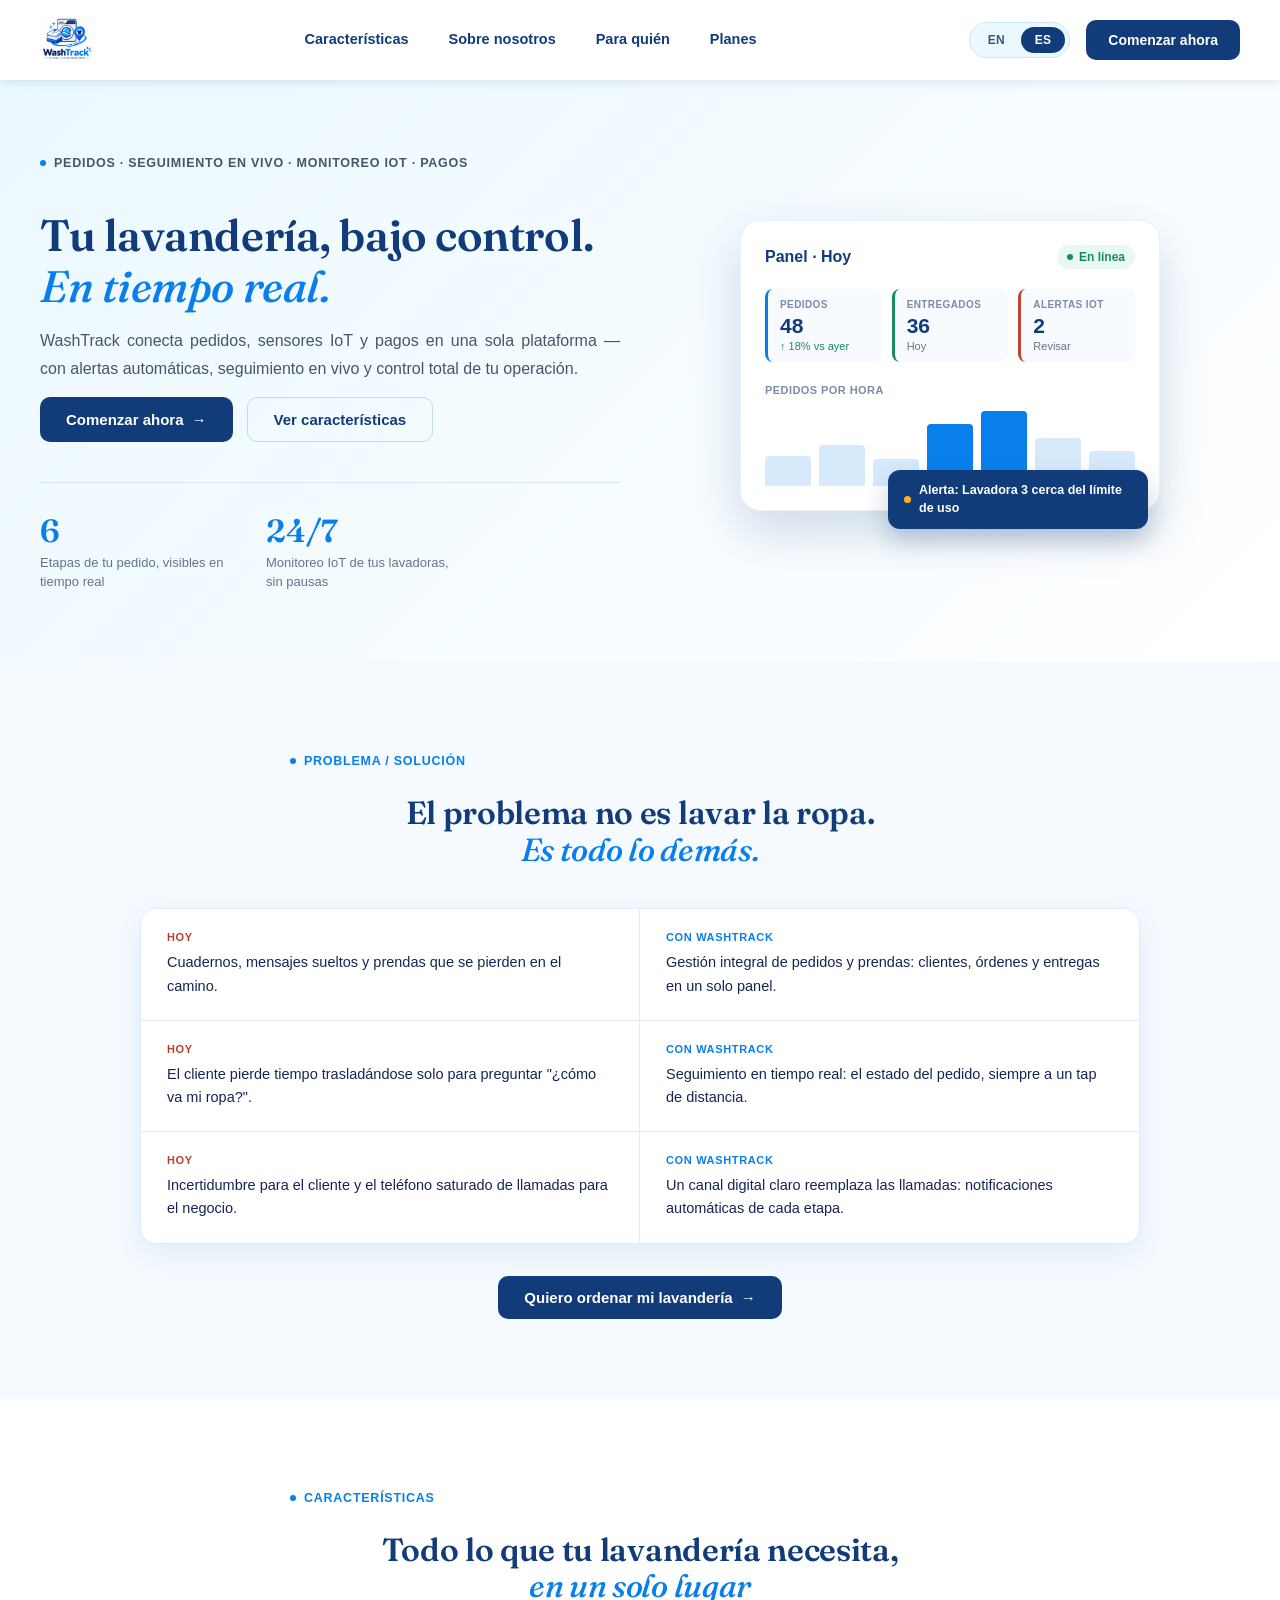
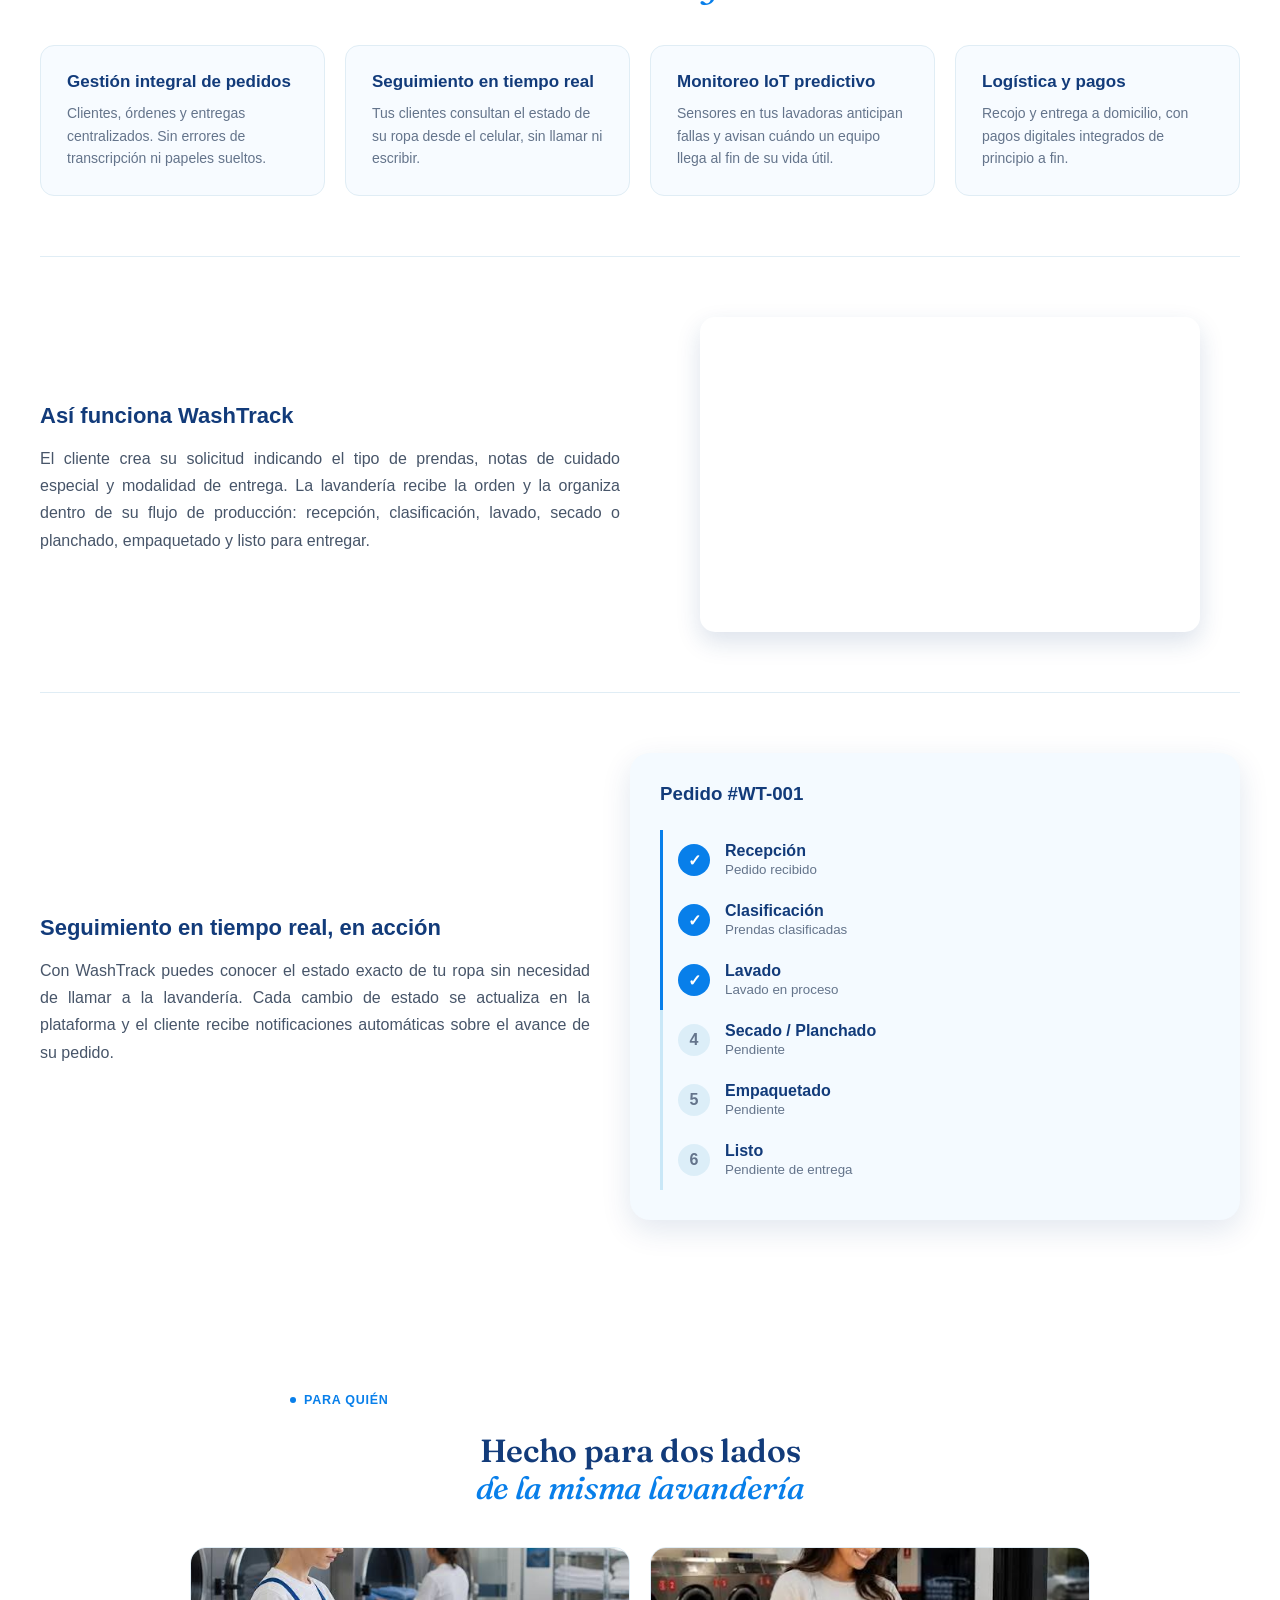
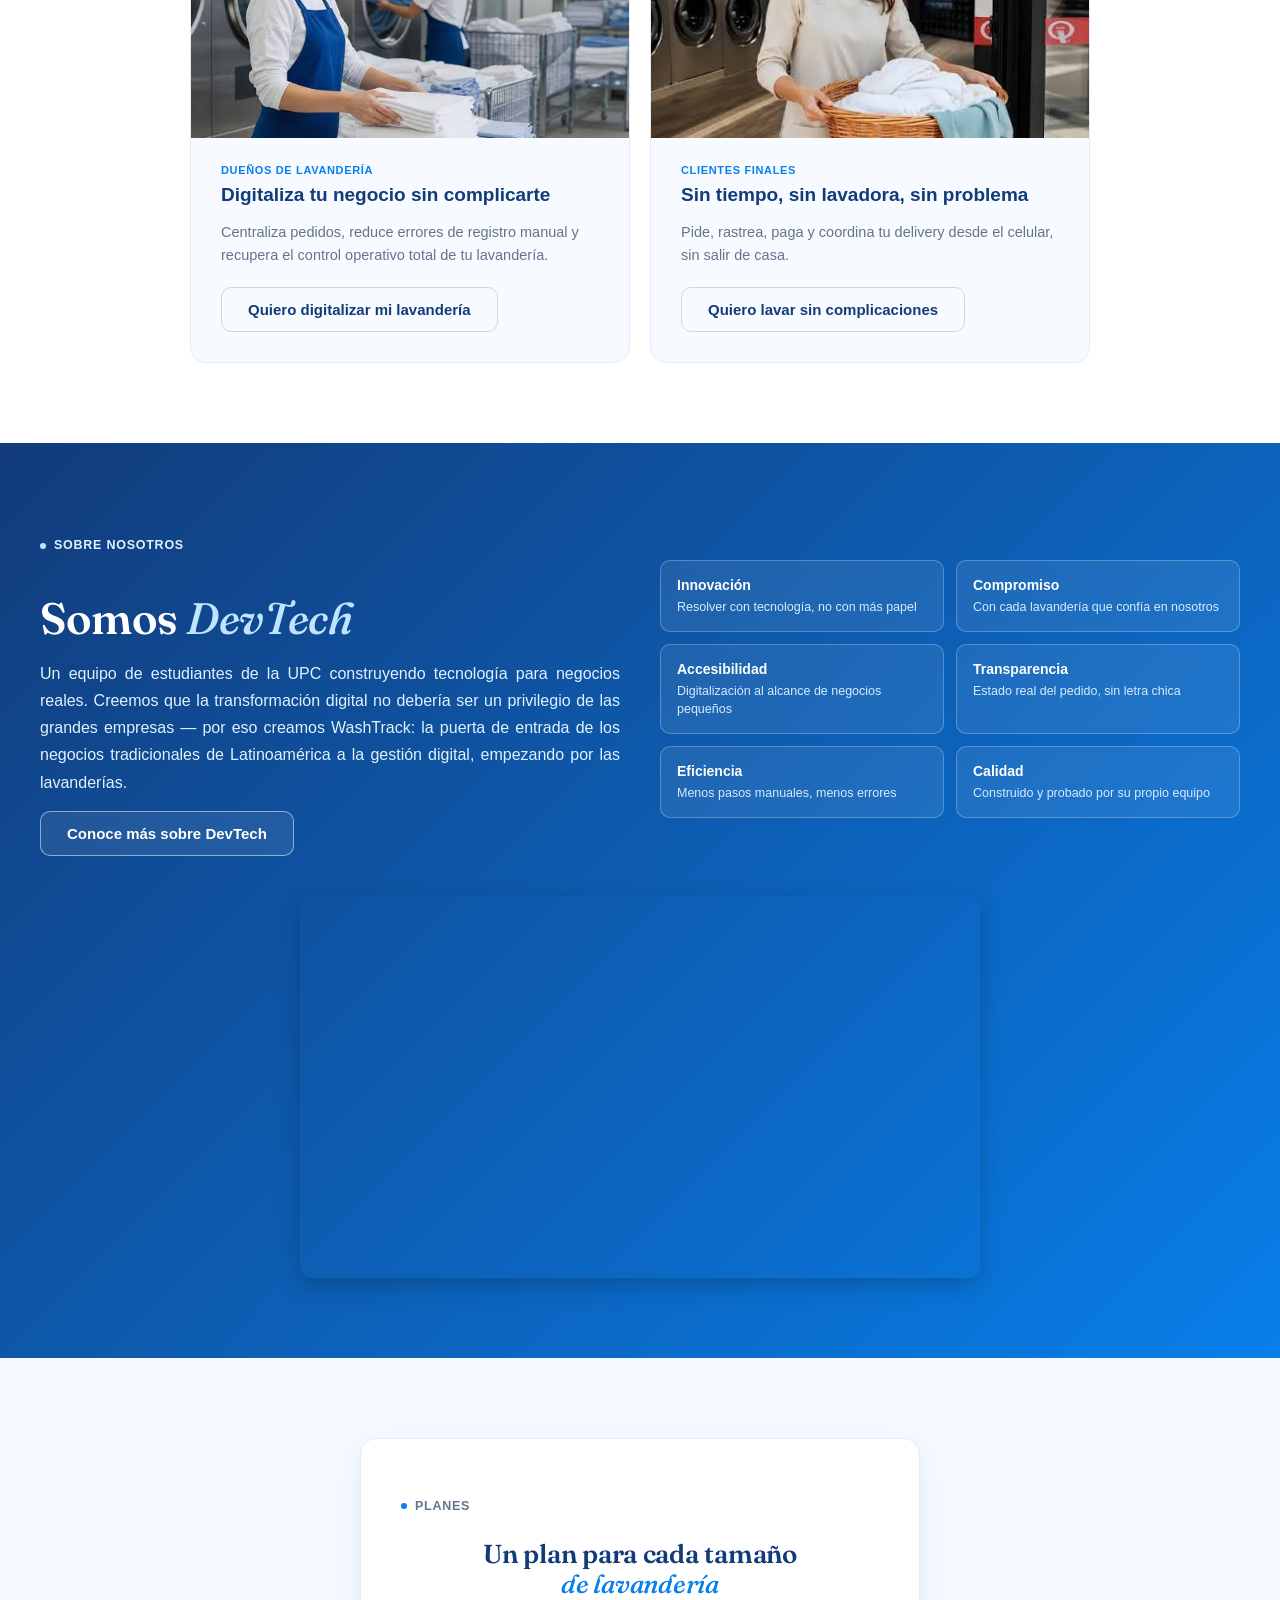
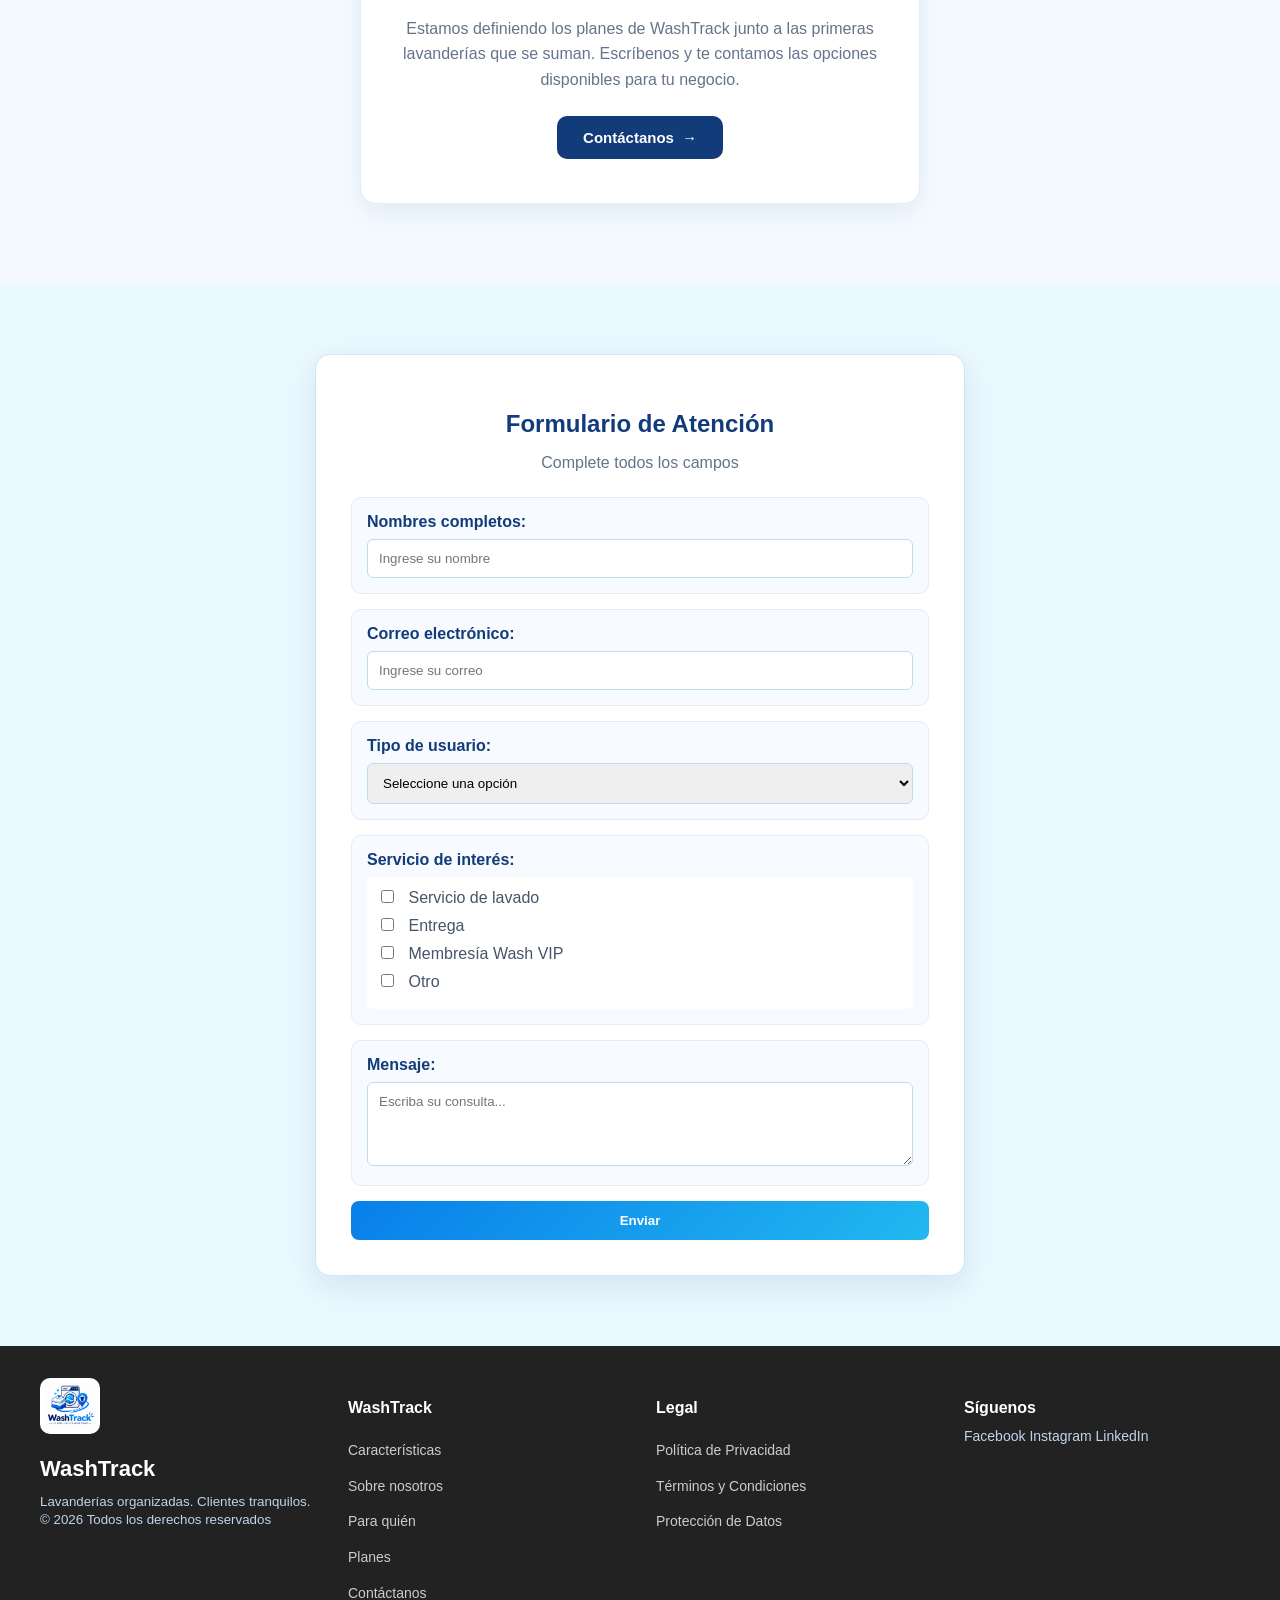
==== index.html @ f502b5b5 "feat(landing): update 'Comenzar ahora' buttons to point to Firebase login" ====
<!DOCTYPE html>
<html lang="es">

<head>
    <meta charset="UTF-8" />
    <meta name="viewport" content="width=device-width, initial-scale=1.0" />
    <meta http-equiv="X-UA-Compatible" content="ie=edge" />

    <title>WashTrack</title>

    <link rel="preconnect" href="https://fonts.googleapis.com" />
    <link rel="preconnect" href="https://fonts.gstatic.com" crossorigin />
    <link rel="stylesheet" href="https://fonts.googleapis.com/css2?family=Fraunces:ital,wght@0,500;0,600;1,500;1,600&display=swap" />

    <link rel="stylesheet" href="styles.css" />
    <link rel="stylesheet" href="Pie.css" />
    <link rel="stylesheet" href="menu_toggle.css" />
    <link rel="stylesheet" href="login.css" />
</head>

<body>

    <nav class="topheader">

        <a href="#inicio" class="logo">
            <img height="48" src="img/logo1.png" alt="Logo WashTrack" />
        </a>

        <!-- BOTÓN HAMBURGUESA -->

        <button class="menu-toggle" aria-label="Abrir menú" data-en-aria-label="Open menu" aria-expanded="false">
            &#9776;
        </button>

        <div class="nav-collapse">

            <ul class="Menu-Horizontal">

                <li>
                    <a href="#caracteristicas">Características</a>
                </li>

                <li>
                    <a href="#sobre-nosotros">Sobre nosotros</a>
                </li>

                <li>
                    <a href="#para-quien">Para quién</a>
                </li>

                <li>
                    <a href="#planes">Planes</a>
                </li>

            </ul>

            <div class="nav-actions">

                <div class="lang-switch" role="group" aria-label="Seleccionar idioma" data-en-aria-label="Select language">
                    <button type="button" class="lang-option" data-lang="en">EN</button>
                    <button type="button" class="lang-option active" data-lang="es" aria-pressed="true">ES</button>
                </div>

                <!-- Botón del Header actualizado -->
                <a href="https://washtrack-eb717.web.app/login" target="_blank" rel="noopener noreferrer" class="btn-cta-header">Comenzar ahora</a>

            </div>

        </div>

    </nav>


    <section id="inicio" class="seccion-productos">

        <div class="div-gral-bca">

            <div class="div-prod-texto">

                <p class="eyebrow"><span class="dot"></span><span>Pedidos · Seguimiento en vivo · Monitoreo IoT · Pagos</span></p>

                <h2 class="display-heading">
                    <span>Tu lavandería, bajo control.</span><br><em>En tiempo real.</em>
                </h2>

                <p>WashTrack conecta pedidos, sensores IoT y pagos en una sola plataforma — con alertas automáticas, seguimiento en vivo y control total de tu operación.</p>

                <div class="hero-cta-row">
                    <!-- Botón del Hero actualizado -->
                    <a href="https://washtrack-eb717.web.app/login" target="_blank" rel="noopener noreferrer" class="btn-primario"><span>Comenzar ahora</span> <span class="arrow">→</span></a>
                    <a href="#caracteristicas" class="btn-secundario">Ver características</a>
                </div>

                <div class="hero-stats">

                    <div class="stat-item">
                        <strong>6</strong>
                        <span>Etapas de tu pedido, visibles en tiempo real</span>
                    </div>

                    <div class="stat-item">
                        <strong>24/7</strong>
                        <span>Monitoreo IoT de tus lavadoras, sin pausas</span>
                    </div>

                </div>

            </div>


            <div class="hero-visual">

              <div class="dashboard-wrap">

                <div class="dashboard-card">

                    <div class="dashboard-head">
                        <h4>Panel · Hoy</h4>
                        <span class="badge-online"><span class="dot"></span><span>En línea</span></span>
                    </div>

                    <div class="dashboard-stats">

                        <div class="dashboard-stat">
                            <span class="ds-label">Pedidos</span>
                            <strong>48</strong>
                            <span class="ds-delta up">↑ 18% vs ayer</span>
                        </div>

                        <div class="dashboard-stat accent-green">
                            <span class="ds-label">Entregados</span>
                            <strong>36</strong>
                            <span class="ds-delta">Hoy</span>
                        </div>

                        <div class="dashboard-stat accent-red">
                            <span class="ds-label">Alertas IoT</span>
                            <strong>2</strong>
                            <span class="ds-delta">Revisar</span>
                        </div>

                    </div>

                    <div class="dashboard-chart">
                        <span class="dc-label">Pedidos por hora</span>
                        <div class="dc-bars">
                            <span style="--h:38%"></span>
                            <span style="--h:52%"></span>
                            <span style="--h:34%"></span>
                            <span class="peak" style="--h:78%"></span>
                            <span class="peak" style="--h:94%"></span>
                            <span style="--h:60%"></span>
                            <span style="--h:44%"></span>
                        </div>
                    </div>

                </div>

                <div class="dashboard-toast">
                    <span class="dot"></span>
                    <span>Alerta: Lavadora 3 cerca del límite de uso</span>
                </div>

              </div>

            </div>

        </div>

    </section>


    <section id="problema" class="seccion-problema">

        <div class="problema-cabecera">
            <p class="eyebrow"><span class="dot"></span><span>Problema / Solución</span></p>
            <h2 class="display-heading"><span>El problema no es lavar la ropa.</span><br><em>Es todo lo demás.</em></h2>
        </div>

        <div class="problema-tabla">

            <div class="problema-fila">
                <div class="problema-col problema">
                    <span class="tag-hoy">Hoy</span>
                    <p>Cuadernos, mensajes sueltos y prendas que se pierden en el camino.</p>
                </div>
                <div class="problema-col solucion">
                    <span class="tag-solucion">Con WashTrack</span>
                    <p>Gestión integral de pedidos y prendas: clientes, órdenes y entregas en un solo panel.</p>
                </div>
            </div>

            <div class="problema-fila">
                <div class="problema-col problema">
                    <span class="tag-hoy">Hoy</span>
                    <p>El cliente pierde tiempo trasladándose solo para preguntar "¿cómo va mi ropa?".</p>
                </div>
                <div class="problema-col solucion">
                    <span class="tag-solucion">Con WashTrack</span>
                    <p>Seguimiento en tiempo real: el estado del pedido, siempre a un tap de distancia.</p>
                </div>
            </div>

            <div class="problema-fila">
                <div class="problema-col problema">
                    <span class="tag-hoy">Hoy</span>
                    <p>Incertidumbre para el cliente y el teléfono saturado de llamadas para el negocio.</p>
                </div>
                <div class="problema-col solucion">
                    <span class="tag-solucion">Con WashTrack</span>
                    <p>Un canal digital claro reemplaza las llamadas: notificaciones automáticas de cada etapa.</p>
                </div>
            </div>

        </div>

        <div class="problema-cta">
            <a href="#contacto" class="btn-primario"><span>Quiero ordenar mi lavandería</span> <span class="arrow">→</span></a>
        </div>

    </section>


    <section id="caracteristicas" class="seccion-caracteristicas">

        <div class="caracteristicas-cabecera">
            <p class="eyebrow"><span class="dot"></span><span>Características</span></p>
            <h2 class="display-heading"><span>Todo lo que tu lavandería necesita,</span><br><em>en un solo lugar</em></h2>
        </div>

        <div class="caracteristicas-grid">

            <div class="caracteristica-card">
                <h3>Gestión integral de pedidos</h3>
                <p>Clientes, órdenes y entregas centralizados. Sin errores de transcripción ni papeles sueltos.</p>
            </div>

            <div class="caracteristica-card">
                <h3>Seguimiento en tiempo real</h3>
                <p>Tus clientes consultan el estado de su ropa desde el celular, sin llamar ni escribir.</p>
            </div>

            <div class="caracteristica-card">
                <h3>Monitoreo IoT predictivo</h3>
                <p>Sensores en tus lavadoras anticipan fallas y avisan cuándo un equipo llega al fin de su vida útil.</p>
            </div>

            <div class="caracteristica-card">
                <h3>Logística y pagos</h3>
                <p>Recojo y entrega a domicilio, con pagos digitales integrados de principio a fin.</p>
            </div>

        </div>


        <div class="div-gral-bca caracteristicas-demo">

            <div class="div-prod-texto">

                <h3>
                    Así funciona WashTrack
                </h3>

                <p>
                    El cliente crea su solicitud indicando el tipo de
                    prendas, notas de cuidado especial y modalidad de
                    entrega. La lavandería recibe la orden y la organiza
                    dentro de su flujo de producción: recepción,
                    clasificación, lavado, secado o planchado, empaquetado
                    y listo para entregar.
                </p>

            </div>


            <div class="div-bca-video">

                <iframe width="560" height="315" src="https://www.youtube.com/embed/zWg_AXkYAc4?si=WuTnmAwXHIqe9fB9" title="YouTube video player" frameborder="0" allow="accelerometer; autoplay; clipboard-write; encrypted-media; gyroscope; picture-in-picture; web-share" referrerpolicy="strict-origin-when-cross-origin" allowfullscreen></iframe>

            </div>

        </div>


        <div class="div-gral-bca caracteristicas-demo">

            <div class="div-prod-texto">

                <h3>
                    Seguimiento en tiempo real, en acción
                </h3>

                <p>
                    Con WashTrack puedes conocer el estado exacto de
                    tu ropa sin necesidad de llamar a la lavandería.
                    Cada cambio de estado se actualiza en la plataforma
                    y el cliente recibe notificaciones automáticas sobre
                    el avance de su pedido.
                </p>

            </div>


            <div class="tracking-demo">

                <h3>
                    Pedido #WT-001
                </h3>

                <div class="estado-pedido activo">
                    <span>✓</span>
                    <div>
                        <strong>Recepción</strong>
                        <small>Pedido recibido</small>
                    </div>
                </div>

                <div class="estado-pedido activo">
                    <span>✓</span>
                    <div>
                        <strong>Clasificación</strong>
                        <small>Prendas clasificadas</small>
                    </div>
                </div>

                <div class="estado-pedido activo">
                    <span>✓</span>
                    <div>
                        <strong>Lavado</strong>
                        <small>Lavado en proceso</small>
                    </div>
                </div>

                <div class="estado-pedido">
                    <span>4</span>
                    <div>
                        <strong>Secado / Planchado</strong>
                        <small>Pendiente</small>
                    </div>
                </div>

                <div class="estado-pedido">
                    <span>5</span>
                    <div>
                        <strong>Empaquetado</strong>
                        <small>Pendiente</small>
                    </div>
                </div>

                <div class="estado-pedido">
                    <span>6</span>
                    <div>
                        <strong>Listo</strong>
                        <small>Pendiente de entrega</small>
                    </div>
                </div>

            </div>

        </div>

    </section>



    <section id="para-quien" class="seccion-para-quien">

        <div class="para-quien-cabecera">
            <p class="eyebrow"><span class="dot"></span><span>Para quién</span></p>
            <h2 class="display-heading"><span>Hecho para dos lados</span><br><em>de la misma lavandería</em></h2>
        </div>

        <div class="quien-grid">

            <div class="quien-card">
                <img class="quien-img" src="img/imagenlavanderia1.jpg" alt="Personal de lavandería organizando pedidos" />
                <div class="quien-card-body">
                    <span class="tag-solucion">Dueños de lavandería</span>
                    <h3>Digitaliza tu negocio sin complicarte</h3>
                    <p>Centraliza pedidos, reduce errores de registro manual y recupera el control operativo total de tu lavandería.</p>
                    <a href="#contacto" class="btn-secundario">Quiero digitalizar mi lavandería</a>
                </div>
            </div>

            <div class="quien-card">
                <img class="quien-img" src="img/img2.jpg" alt="Cliente llevando su cesta de ropa a la lavandería" />
                <div class="quien-card-body">
                    <span class="tag-solucion">Clientes finales</span>
                    <h3>Sin tiempo, sin lavadora, sin problema</h3>
                    <p>Pide, rastrea, paga y coordina tu delivery desde el celular, sin salir de casa.</p>
                    <a href="#contacto" class="btn-secundario">Quiero lavar sin complicaciones</a>
                </div>
            </div>

        </div>

    </section>


    <section id="sobre-nosotros" class="seccion-nosotros">

        <div class="div-gral-bca">

            <div class="div-prod-texto">

                <p class="eyebrow"><span class="dot"></span><span>Sobre nosotros</span></p>

                <h2 class="display-heading">
                    <span>Somos</span> <em>DevTech</em>
                </h2>

                <p>
                    Un equipo de estudiantes de la UPC construyendo
                    tecnología para negocios reales. Creemos que la
                    transformación digital no debería ser un privilegio
                    de las grandes empresas — por eso creamos WashTrack:
                    la puerta de entrada de los negocios tradicionales de
                    Latinoamérica a la gestión digital, empezando por las
                    lavanderías.
                </p>

                <a href="#contacto" class="btn-secundario">Conoce más sobre DevTech</a>

            </div>


            <div class="valores-grid">

                <div class="valor-chip">
                    <strong>Innovación</strong>
                    <span>Resolver con tecnología, no con más papel</span>
                </div>

                <div class="valor-chip">
                    <strong>Compromiso</strong>
                    <span>Con cada lavandería que confía en nosotros</span>
                </div>

                <div class="valor-chip">
                    <strong>Accesibilidad</strong>
                    <span>Digitalización al alcance de negocios pequeños</span>
                </div>

                <div class="valor-chip">
                    <strong>Transparencia</strong>
                    <span>Estado real del pedido, sin letra chica</span>
                </div>

                <div class="valor-chip">
                    <strong>Eficiencia</strong>
                    <span>Menos pasos manuales, menos errores</span>
                </div>

                <div class="valor-chip">
                    <strong>Calidad</strong>
                    <span>Construido y probado por su propio equipo</span>
                </div>

            </div>

        </div>

        <div class="devtech-video-fila">
            <div class="devtech-video-wrapper">
                <iframe 
                    src="https://www.youtube.com/embed/38oUl_CpUz4" 
                    title="Video about the team (DevTech)" 
                    frameborder="0" 
                    allow="accelerometer; autoplay; clipboard-write; encrypted-media; gyroscope; picture-in-picture; web-share" 
                    referrerpolicy="strict-origin-when-cross-origin" 
                    allowfullscreen>
                </iframe>
            </div>
        </div>

        
    </section>


    <section id="planes" class="seccion-planes">

        <div class="planes-card">

            <p class="eyebrow"><span class="dot"></span><span>Planes</span></p>
            <h2 class="display-heading"><span>Un plan para cada tamaño</span><br><em>de lavandería</em></h2>
            <p>
                Estamos definiendo los planes de WashTrack junto a las
                primeras lavanderías que se suman. Escríbenos y te
                contamos las opciones disponibles para tu negocio.
            </p>

            <a href="#contacto" class="btn-primario"><span>Contáctanos</span> <span class="arrow">→</span></a>

        </div>

    </section>




    <section id="contacto" class="seccion-formulario">

        <div class="div-cont-formulario">

            <h2>
                Formulario de Atención 
            </h2>

            <p>
                Complete todos los campos
            </p>


            <form id="contactForm" class="formulario">

                <!-- NOMBRE -->

                <div class="campo">

                    <label for="nombre">
                        Nombres completos:
                    </label>

                    <input
                        type="text"
                        id="nombre"
                        name="nombre"
                        placeholder="Ingrese su nombre"
                        data-en-placeholder="Enter your name"
                    />

                </div>


                <!-- CORREO -->

                <div class="campo">

                    <label for="correo">
                        Correo electrónico:
                    </label>

                    <input
                        type="email"
                        id="correo"
                        name="correo"
                        placeholder="Ingrese su correo"
                        data-en-placeholder="Enter your email"
                    />

                </div>


                <!-- TIPO DE USUARIO -->

                <div class="campo">

                    <label for="tipo">
                        Tipo de usuario:
                    </label>

                    <select id="tipo" name="tipo">

                        <option value="">
                            Seleccione una opción
                        </option>

                        <option value="cliente">
                            Cliente
                        </option>

                        <option value="lavanderia">
                            Dueño de lavandería
                        </option>

                    </select>

                </div>


                <!-- SERVICIOS -->

                <div class="campo">

                    <label>
                        Servicio de interés:
                    </label>

                    <ul class="lista-checkbox">

                        <li>
                            <label>
                                <input
                                    type="checkbox"
                                    name="intereses"
                                    value="lavado"
                                />
                                <span>Servicio de lavado</span>
                            </label>
                        </li>

                        <li>
                            <label>
                                <input
                                    type="checkbox"
                                    name="intereses"
                                    value="entrega"
                                />
                                <span>Entrega</span>
                            </label>
                        </li>

                        <li>
                            <label>
                                <input
                                    type="checkbox"
                                    name="intereses"
                                    value="vip"
                                />
                                <span>Membresía Wash VIP</span>
                            </label>
                        </li>

                        <li>
                            <label>
                                <input
                                    type="checkbox"
                                    name="intereses"
                                    value="otro"
                                />
                                <span>Otro</span>
                            </label>
                        </li>

                    </ul>

                </div>


                <div class="campo">

                    <label for="mensaje">
                        Mensaje:
                    </label>

                    <textarea
                        id="mensaje"
                        name="mensaje"
                        rows="4"
                        placeholder="Escriba su consulta..."
                        data-en-placeholder="Write your inquiry..."
                    ></textarea>

                </div>


                <button type="submit">
                    Enviar
                </button>

            </form>

        </div>

    </section>


    <section id="footer">

        <footer class="footer">

            <div class="footer-container">

                <!-- Logo -->

                <div class="footer-brand">

                    <img
                        src="img/logo1.png"
                        alt="Logo WashTrack"
                        class="footer-logo"
                    />

                    <p>
                        WashTrack
                    </p>

                    <small>
                        Lavanderías organizadas. Clientes tranquilos.
                    </small>

                    <br>

                    <small>
                        © 2026 Todos los derechos reservados
                    </small>

                </div>


                <!-- Enlaces -->

                <div class="footer-links">

                    <h4>
                        WashTrack
                    </h4>

                    <a href="#caracteristicas">
                        Características
                    </a>

                    <a href="#sobre-nosotros">
                        Sobre nosotros
                    </a>

                    <a href="#para-quien">
                        Para quién
                    </a>

                    <a href="#planes">
                        Planes
                    </a>

                    <a href="#contacto">
                        Contáctanos
                    </a>

                </div>


                <!-- Legal -->

                <div class="footer-links">

                    <h4>
                        Legal
                    </h4>

                    <a href="Documentos/LeyProteccionDatos.pdf">
                        Política de Privacidad
                    </a>

                    <a href="Documentos/LeyProteccionDatos.pdf">
                        Términos y Condiciones
                    </a>

                    <a href="Documentos/LeyProteccionDatos.pdf">
                        Protección de Datos
                    </a>

                </div>


                <!-- Redes sociales -->

                <div class="footer-social">

                    <h4>
                        Síguenos
                    </h4>

                    <a href="#">
                        Facebook
                    </a>

                    <a href="#">
                        Instagram
                    </a>

                    <a href="#">
                        LinkedIn
                    </a>

                </div>

            </div>

        </footer>

    </section>


    <script src="menu_toggle.js"></script>

</body>

</html>
---- styles.css ----
* {
    box-sizing: border-box;
}

html {
    scroll-behavior: smooth;
}

body {
    margin: 0;
    font-family: Arial, Helvetica, sans-serif;
    color: #172554;
}



.topheader {
    position: fixed;
    top: 0;
    left: 0;
    z-index: 1000;

    background-color: white;

    width: 100%;

    display: flex;
    align-items: center;
    justify-content: space-between;

    padding: 16px 40px;

    box-shadow: 0 2px 10px rgba(18, 59, 122, 0.12);
}

.logo img {
    display: block;
    height: 48px;
    width: auto;
    object-fit: contain;
}


.nav-collapse {
    display: contents;
}

.Menu-Horizontal {
    list-style: none;

    display: flex;

    justify-content: center;

    align-items: center;

    flex: 1;

    gap: 32px;

    margin: 0;
    padding: 0;
}

.Menu-Horizontal li a {
    display: block;

    text-decoration: none;

    color: #123B7A;

    font-weight: 600;

    font-size: 14.5px;

    padding: 8px 4px;

    border-bottom: 2px solid transparent;

    transition: 0.3s;
}

.Menu-Horizontal li a:hover {
    color: #087FEA;

    border-bottom-color: #087FEA;
}

.nav-actions {
    display: flex;
    align-items: center;
    gap: 16px;
}

.lang-switch {
    display: flex;
    align-items: center;
    gap: 2px;

    padding: 4px;

    border-radius: 20px;

    background-color: #EAF8FF;
    border: 1px solid #CDE7F5;
}

.lang-option {
    font-family: inherit;
    font-size: 12px;
    font-weight: 700;
    letter-spacing: 0.02em;

    color: #3E5578;
    background: none;
    border: none;

    padding: 6px 14px;
    border-radius: 16px;

    cursor: pointer;
    transition: 0.2s;
}

.lang-option:hover:not(.active) {
    color: #123B7A;
}

.lang-option.active {
    background-color: #123B7A;
    color: #FFFFFF;
}

.lang-option:focus-visible,
.btn-cta-header:focus-visible {
    outline: 2px solid #087FEA;
    outline-offset: 2px;
}

.btn-cta-header {
    background-color: #123B7A;
    color: #FFFFFF;

    font-weight: 700;
    font-size: 14px;

    text-decoration: none;
    white-space: nowrap;

    padding: 12px 22px;
    border-radius: 10px;

    transition: 0.2s;
}

.btn-cta-header:hover {
    background-color: #087FEA;
}



.seccion-productos {
    padding: 140px 20px 70px;

    background:
        linear-gradient(
            135deg,
            #EAF8FF,
            #FFFFFF
        );
}

.div-gral-bca {
    display: flex;

    justify-content: space-between;

    align-items: center;

    max-width: 1200px;

    margin: 0 auto;

    gap: 40px;
}

.div-prod-texto {
    flex: 1;
}

.div-prod-texto h2 {
    color: #123B7A;

    font-size: 38px;

    margin-bottom: 15px;
}

.div-prod-texto p {
    color: #475569;

    line-height: 1.7;

    text-align: justify;

    margin-bottom: 15px;
}

.eyebrow {
    display: flex;
    align-items: center;
    gap: 8px;

    font-size: 12.5px;
    font-weight: 700;
    letter-spacing: 0.06em;
    text-transform: uppercase;

    color: #087FEA;

    margin-bottom: 14px;
}

.eyebrow .dot {
    width: 6px;
    height: 6px;
    flex-shrink: 0;
    border-radius: 50%;
    background-color: #087FEA;
}

/* Titulares con acento editorial: serif + palabra/frase en itálica de color */
.display-heading {
    font-family: 'Fraunces', Georgia, 'Times New Roman', serif;
    font-weight: 600;
    line-height: 1.15;
    letter-spacing: -0.01em;
}

.display-heading em {
    font-style: italic;
    font-weight: 500;
    color: #087FEA;
}

.div-prod-texto h2.display-heading {
    font-size: 44px;
}

.hero-cta-row {
    display: flex;
    flex-wrap: wrap;
    gap: 14px;

    margin-top: 10px;
}

.btn-primario,
.btn-secundario {
    display: inline-flex;
    align-items: center;
    gap: 8px;

    font-weight: 700;
    font-size: 15px;

    text-decoration: none;

    padding: 13px 26px;
    border-radius: 10px;

    transition: 0.2s;
}

.btn-primario {
    background-color: #123B7A;
    color: #FFFFFF;
}

.btn-primario:hover {
    background-color: #087FEA;
}

.btn-primario .arrow {
    display: inline-block;
    transition: transform 0.2s;
}

.btn-primario:hover .arrow {
    transform: translateX(4px);
}

.btn-secundario {
    background-color: transparent;
    color: #123B7A;
    border: 1px solid #BFDCEC;
}

.btn-secundario:hover {
    border-color: #087FEA;
    color: #087FEA;
}


.hero-stats {
    display: flex;
    flex-wrap: wrap;
    gap: 36px;

    margin-top: 40px;

    padding-top: 32px;

    border-top: 1px solid #DCE6F0;
}

.stat-item strong {
    display: block;

    font-family: 'Fraunces', Georgia, serif;
    font-weight: 600;
    font-size: 32px;
    line-height: 1;

    color: #087FEA;

    margin-bottom: 6px;
}

.stat-item span {
    display: block;

    max-width: 190px;

    font-size: 13px;
    line-height: 1.5;

    color: #64748B;
}


.hero-visual {
    flex: 1;

    display: flex;
    justify-content: center;
}

.dashboard-wrap {
    position: relative;

    width: 100%;
    max-width: 420px;
}

.dashboard-card {
    width: 100%;

    background-color: white;

    border: 1px solid #E7F1FA;
    border-radius: 20px;

    padding: 24px;

    box-shadow: 0 20px 50px rgba(18, 59, 122, 0.18);
}

.dashboard-head {
    display: flex;
    align-items: center;
    justify-content: space-between;

    margin-bottom: 20px;
}

.dashboard-head h4 {
    margin: 0;

    color: #123B7A;
    font-size: 16px;
}

.badge-online {
    display: flex;
    align-items: center;
    gap: 6px;

    font-size: 12px;
    font-weight: 600;

    color: #1A8A5F;
    background-color: #E8F9F1;

    padding: 5px 10px;
    border-radius: 20px;
}

.badge-online .dot {
    width: 6px;
    height: 6px;
    border-radius: 50%;
    background-color: #1A8A5F;
}

.dashboard-stats {
    display: grid;
    grid-template-columns: repeat(3, 1fr);
    gap: 10px;

    margin-bottom: 22px;
}

.dashboard-stat {
    border-left: 3px solid #087FEA;

    background-color: #F7FBFF;
    border-radius: 8px;

    padding: 10px 12px;
}

.dashboard-stat.accent-green {
    border-left-color: #1A8A5F;
}

.dashboard-stat.accent-red {
    border-left-color: #C2452F;
}

.ds-label {
    display: block;

    font-size: 10px;
    font-weight: 700;
    letter-spacing: 0.04em;
    text-transform: uppercase;

    color: #7C8BA6;

    margin-bottom: 4px;
}

.dashboard-stat strong {
    display: block;

    font-size: 21px;
    color: #123B7A;
    line-height: 1.1;
}

.ds-delta {
    display: block;

    font-size: 11px;
    color: #64748B;

    margin-top: 3px;
}

.ds-delta.up {
    color: #1A8A5F;
}

.dc-label {
    display: block;

    font-size: 11px;
    font-weight: 700;
    letter-spacing: 0.04em;
    text-transform: uppercase;

    color: #7C8BA6;

    margin-bottom: 10px;
}

.dc-bars {
    display: flex;
    align-items: flex-end;
    gap: 8px;

    height: 80px;
}

.dc-bars span {
    flex: 1;

    height: var(--h);

    background-color: #D6EAFB;
    border-radius: 4px 4px 0 0;
}

.dc-bars span.peak {
    background-color: #087FEA;
}

.dashboard-toast {
    position: absolute;
    bottom: -18px;
    right: 12px;

    display: flex;
    align-items: center;
    gap: 8px;

    max-width: 260px;

    background-color: #123B7A;
    color: white;

    font-size: 12.5px;
    font-weight: 600;
    line-height: 1.4;

    padding: 12px 16px;
    border-radius: 12px;

    box-shadow: 0 12px 24px rgba(18, 59, 122, 0.25);
}

.dashboard-toast .dot {
    width: 7px;
    height: 7px;
    flex-shrink: 0;
    border-radius: 50%;
    background-color: #FFB020;
}



.div-bca-video {
    flex: 1;

    display: flex;

    justify-content: center;
}

.div-bca-video iframe {
    width: 100%;

    max-width: 500px;

    border-radius: 15px;

    box-shadow:
        0 10px 25px rgba(18, 59, 122, 0.15);
}



.seccion-caracteristicas {
    padding: 80px 20px;

    background-color: white;
}

.caracteristicas-cabecera,
.problema-cabecera,
.para-quien-cabecera {
    max-width: 700px;

    margin: 0 auto 40px;

    text-align: center;
}

.caracteristicas-cabecera h2,
.problema-cabecera h2,
.para-quien-cabecera h2 {
    color: #123B7A;

    font-size: 32px;
}

.caracteristicas-grid {
    display: grid;
    grid-template-columns: repeat(auto-fit, minmax(240px, 1fr));
    gap: 20px;

    max-width: 1200px;

    margin: 0 auto 60px;
}

.caracteristica-card {
    background-color: #F7FBFF;

    border: 1px solid #E0EDF5;
    border-radius: 14px;

    padding: 26px;
}

.caracteristica-card h3 {
    color: #123B7A;

    font-size: 17px;

    margin: 0 0 10px;
}

.caracteristica-card p {
    color: #64748B;

    font-size: 14px;

    line-height: 1.6;

    margin: 0;
}

.caracteristicas-demo {
    margin-top: 60px;

    padding-top: 60px;

    border-top: 1px solid #E0EDF5;
}

.caracteristicas-demo .div-prod-texto h3 {
    color: #123B7A;

    font-size: 22px;

    margin-bottom: 12px;
}

.tracking-demo {
    flex: 1;

    background-color: #F4FAFF;

    border-radius: 20px;

    padding: 30px;

    box-shadow:
        0 10px 30px rgba(18, 59, 122, 0.12);
}

.tracking-demo h3 {
    color: #123B7A;

    margin-top: 0;

    margin-bottom: 25px;
}

.estado-pedido {
    display: flex;

    align-items: center;

    gap: 15px;

    padding: 12px 0;

    border-left: 3px solid #C9E7F7;

    padding-left: 15px;
}

.estado-pedido span {
    width: 32px;

    height: 32px;

    border-radius: 50%;

    display: flex;

    align-items: center;

    justify-content: center;

    background-color: #DCEEF8;

    color: #64748B;

    font-weight: bold;
}

.estado-pedido.activo {
    border-left-color: #087FEA;
}

.estado-pedido.activo span {
    background-color: #087FEA;

    color: white;
}

.estado-pedido strong {
    display: block;

    color: #123B7A;
}

.estado-pedido small {
    color: #64748B;
}


/* PROBLEMA / SOLUCIÓN */

.seccion-problema {
    padding: 80px 20px;

    background-color: #F4FAFF;
}

.problema-tabla {
    max-width: 1000px;

    margin: 0 auto;

    background-color: white;

    border: 1px solid #E0EDF5;
    border-radius: 16px;

    overflow: hidden;

    box-shadow: 0 10px 30px rgba(18, 59, 122, 0.08);
}

.problema-fila {
    display: grid;
    grid-template-columns: 1fr 1fr;
}

.problema-fila + .problema-fila {
    border-top: 1px solid #E0EDF5;
}

.problema-col {
    padding: 22px 26px;
}

.problema-col.problema {
    border-right: 1px solid #E0EDF5;
}

.problema-col p {
    color: #172554;

    font-size: 14.5px;

    line-height: 1.6;

    margin: 0;
}

.tag-hoy,
.tag-solucion {
    display: block;

    font-size: 11px;
    font-weight: 700;
    letter-spacing: 0.06em;
    text-transform: uppercase;

    margin-bottom: 8px;
}

.tag-hoy {
    color: #B7412E;
}

.tag-solucion {
    color: #087FEA;
}

.problema-cta {
    display: flex;
    justify-content: center;

    margin-top: 32px;
}


/* PARA QUIÉN */

.seccion-para-quien {
    padding: 80px 20px;

    background-color: white;
}

.quien-grid {
    display: grid;
    grid-template-columns: repeat(auto-fit, minmax(280px, 1fr));
    gap: 20px;

    max-width: 900px;

    margin: 0 auto;
}

.quien-card {
    background-color: #F7FBFF;

    border: 1px solid #E0EDF5;
    border-radius: 16px;

    overflow: hidden;
}

.quien-img {
    display: block;

    width: 100%;
    height: 190px;

    object-fit: cover;
}

.quien-card-body {
    padding: 26px 30px 30px;
}

.quien-card h3 {
    color: #123B7A;

    font-size: 19px;

    margin: 8px 0 10px;
}

.quien-card p {
    color: #64748B;

    font-size: 14.5px;

    line-height: 1.6;

    margin-bottom: 20px;
}


/* SOBRE NOSOTROS */

.seccion-nosotros {
    padding: 80px 20px;

    background:
        linear-gradient(
            135deg,
            #123B7A,
            #087FEA
        );
}

.seccion-nosotros .div-prod-texto h2 {
    color: white;
}

.seccion-nosotros .div-prod-texto p {
    color: #E0F2FE;
}

.seccion-nosotros .eyebrow {
    color: #BFE4FF;
}

.seccion-nosotros .eyebrow .dot {
    background-color: #BFE4FF;
}

.seccion-nosotros .display-heading em {
    color: #BFE4FF;
}

.seccion-nosotros .btn-secundario {
    background-color: rgba(255, 255, 255, 0.08);
    border-color: rgba(255, 255, 255, 0.5);
    color: white;
}

.seccion-nosotros .btn-secundario:hover {
    background-color: white;
    color: #123B7A;
}

.valores-grid {
    flex: 1;

    display: grid;
    grid-template-columns: repeat(2, 1fr);
    gap: 12px;
}

.valor-chip {
    background-color: rgba(255, 255, 255, 0.08);

    border: 1px solid rgba(255, 255, 255, 0.25);
    border-radius: 10px;

    padding: 16px;
}

.valor-chip strong {
    display: block;

    color: white;

    font-size: 14px;

    margin-bottom: 4px;
}

.valor-chip span {
    color: #D6ECFF;

    font-size: 12.5px;
}


/* PLANES */

.seccion-planes {
    padding: 80px 20px;

    background-color: #F4FAFF;

    display: flex;
    justify-content: center;
}

.planes-card {
    max-width: 560px;

    text-align: center;

    background-color: white;

    border: 1px solid #E0EDF5;
    border-radius: 16px;

    padding: 44px 40px;

    box-shadow: 0 10px 30px rgba(18, 59, 122, 0.08);
}

.planes-card h2 {
    color: #123B7A;

    font-size: 26px;

    margin-bottom: 14px;
}

.planes-card > p {
    color: #64748B;

    line-height: 1.6;

    margin-bottom: 24px;
}


.seccion-formulario {
    background-color: #EAF8FF;

    padding: 70px 20px;

    display: flex;

    justify-content: center;
}

.div-cont-formulario {
    background-color: white;

    padding: 35px;

    border: 1px solid #CDE7F5;

    border-radius: 15px;

    width: 100%;

    max-width: 650px;

    box-shadow:
        0 10px 30px rgba(18, 59, 122, 0.10);
}

.div-cont-formulario > h2 {
    color: #123B7A;

    text-align: center;

    margin-bottom: 8px;
}

.div-cont-formulario > p {
    color: #64748B;

    text-align: center;

    margin-bottom: 25px;
}

.campo {
    border: 1px solid #E0EDF5;

    padding: 15px;

    margin-bottom: 15px;

    border-radius: 10px;

    background-color: #F7FBFF;
}

.formulario label {
    display: block;

    font-weight: 600;

    margin-bottom: 8px;

    color: #123B7A;
}


/* INPUT Y SELECT */

input[type="text"],
input[type="email"],
select,
textarea {
    width: 100%;

    padding: 11px;

    border: 1px solid #BFDCEC;

    border-radius: 6px;

    font-family: Arial, Helvetica, sans-serif;

    outline: none;
}

input[type="text"]:focus,
input[type="email"]:focus,
select:focus,
textarea:focus {
    border-color: #087FEA;

    box-shadow:
        0 0 0 3px rgba(8, 127, 234, 0.10);
}


/* CHECKBOX */

.lista-checkbox {
    list-style: none;

    padding: 10px;

    margin: 0;

    background-color: white;

    border-radius: 5px;
}

.lista-checkbox li {
    margin-bottom: 7px;
}

.lista-checkbox label {
    color: #475569;

    font-weight: normal;
}

.lista-checkbox input {
    margin-right: 10px;
}


/* TEXTAREA */

textarea {
    resize: vertical;
}


/* BOTÓN */

button[type="submit"] {
    background:
        linear-gradient(
            135deg,
            #087FEA,
            #22B8F0
        );

    color: white;

    border: none;

    padding: 12px 25px;

    border-radius: 8px;

    cursor: pointer;

    font-weight: bold;

    width: 100%;

    transition: 0.3s;
}

button[type="submit"]:hover {
    background-color: #123B7A;

    transform: translateY(-2px);
}



.footer {
    background-color: #0D2854;

    color: white;

    padding: 50px 30px 20px;
}

.footer-container {
    max-width: 1200px;

    margin: 0 auto;

    display: grid;

    grid-template-columns:
        2fr 1fr 1fr 1fr;

    gap: 40px;
}

.footer-logo {
    width: 75px;

    height: 75px;

    object-fit: contain;

    background-color: white;

    border-radius: 10px;

    padding: 5px;
}

.footer-brand p {
    font-size: 22px;

    font-weight: bold;

    margin: 10px 0;
}

.footer-brand small {
    color: #BFD4EC;
}

.footer-links {
    display: flex;

    flex-direction: column;

    gap: 10px;
}

.footer-links h4,
.footer-social h4 {
    color: white;

    margin-bottom: 10px;
}

.footer-links a,
.footer-social a {
    color: #BFD4EC;

    text-decoration: none;

    font-size: 14px;
}

.footer-links a:hover,
.footer-social a:hover {
    color: #22B8F0;
}




@media (max-width: 800px) {

    .div-gral-bca {
        flex-direction: column;
    }

    .div-prod-texto {
        width: 100%;
    }

    .hero-visual {
        width: 100%;
    }

    .tracking-demo {
        width: 100%;
    }

    .div-prod-texto h2.display-heading {
        font-size: 36px;
    }

    .hero-stats {
        gap: 28px;
    }

    .quien-grid {
        grid-template-columns: 1fr;
    }

    .problema-fila {
        grid-template-columns: 1fr;
    }

    .problema-col.problema {
        border-right: none;
        border-bottom: 1px solid #E0EDF5;
    }

    .valores-grid {
        grid-template-columns: 1fr 1fr;
    }

    .footer-container {
        grid-template-columns: 1fr 1fr;
    }
}


@media (max-width: 500px) {

    .topheader {
        padding: 14px 16px;
    }

    .seccion-productos,
    .seccion-problema,
    .seccion-caracteristicas,
    .seccion-para-quien,
    .seccion-nosotros,
    .seccion-planes,
    .seccion-formulario {
        padding-left: 15px;

        padding-right: 15px;
    }

    .div-prod-texto h2 {
        font-size: 30px;
    }

    .planes-card {
        padding: 32px 24px;
    }

    .footer-container {
        grid-template-columns: 1fr;
    }

}

/* Fuerza una nueva fila que ocupe el 100% del ancho y centre su contenido */
.devtech-video-fila {
    width: 100%;
    display: flex;
    justify-content: center;
    align-items: center;
    padding-top: 40px; /* Separación con el botón y las tarjetas superiores */
    clear: both;
}

/* Controla el tamaño del reproductor y mantiene la proporción 16:9 */
.devtech-video-wrapper {
    width: 100%;
    max-width: 680px; /* Puedes ajustar este tamaño si quieres el vídeo más grande o pequeño */
    aspect-ratio: 16 / 9;
}

.devtech-video-wrapper iframe {
    width: 100%;
    height: 100%;
    border-radius: 12px;
    display: block;
    box-shadow: 0 8px 24px rgba(0, 0, 0, 0.2);
}
---- Pie.css ----
/* Footer general */
.footer {
  background-color: #222; /* Fondo oscuro para contraste */
  color: white;
  padding: 2rem 1rem;
  font-family: "Roboto", sans-serif;
}


.footer-container {
  display: flex;
  flex-direction: row;
  justify-content: space-between;
  flex-wrap: wrap;
  max-width: 1200px;
  margin: auto;
  gap: 2rem;
}

/* Marca o logotipo */
.footer-brand {
  flex: 1;
  min-width: 200px;
}

.footer-logo {
  width: 60px;
  height: auto;
  margin-bottom: 0.5rem;
}

/* Enlaces legales */
.footer-links {
  flex: 1;
  min-width: 200px;
}

.footer-links a {
  display: block;
  color: #ccc;
  text-decoration: none;
  margin: 0.3rem 0;
}

.footer-links a:hover {
  color: #fff;
}

/* Redes sociales con íconos */
.footer-social {
  flex: 1;
  min-width: 200px;
}

.social-icon {
  width: 32px;
  height: 32px;
  margin-right: 0.5rem;
  transition: transform 0.2s ease-in-out;
}

.social-icon:hover {
  transform: scale(1.2);
}

/* Responsive para pantallas pequeñas */
@media (max-width: 768px) {
  .footer-container {
    flex-direction: column;
    align-items: center;
    text-align: center;
  }

  .footer-social img {
    margin-bottom: 0.5rem;
  }
}
---- menu_toggle.css ----
/* BOTÓN HAMBURGUESA */
.menu-toggle {
  display: none;
  font-size: 2rem;
  background: none;
  border: none;
  cursor: pointer;
  color: #123B7A;
}

/* RESPONSIVE: MÓVILES */
@media (max-width: 800px) {
  .menu-toggle {
    display: block; /* Mostrar botón hamburguesa en móviles */
  }

  /* Panel que despliega el hamburguesa: enlaces + idioma + CTA */
  .nav-collapse {
    display: none;
    flex-direction: column;
    align-items: stretch;

    width: 100%;
    background-color: white;

    position: absolute;
    top: 100%;
    left: 0;

    padding: 20px;

    box-shadow: 0 10px 24px rgba(18, 59, 122, 0.14);
  }

  .nav-collapse.active {
    display: flex;
  }

  .Menu-Horizontal {
    flex-direction: column;
    align-items: stretch;
    width: 100%;
    gap: 0;
  }

  .Menu-Horizontal li {
    border-bottom: 1px solid #EEF3F8;
  }

  .Menu-Horizontal li a {
    padding: 14px 4px;
  }

  .nav-actions {
    flex-direction: column;
    align-items: stretch;
    gap: 16px;

    margin-top: 20px;
  }

  .nav-actions .lang-switch {
    align-self: center;
  }

  .nav-actions .btn-cta-header {
    text-align: center;
  }
}
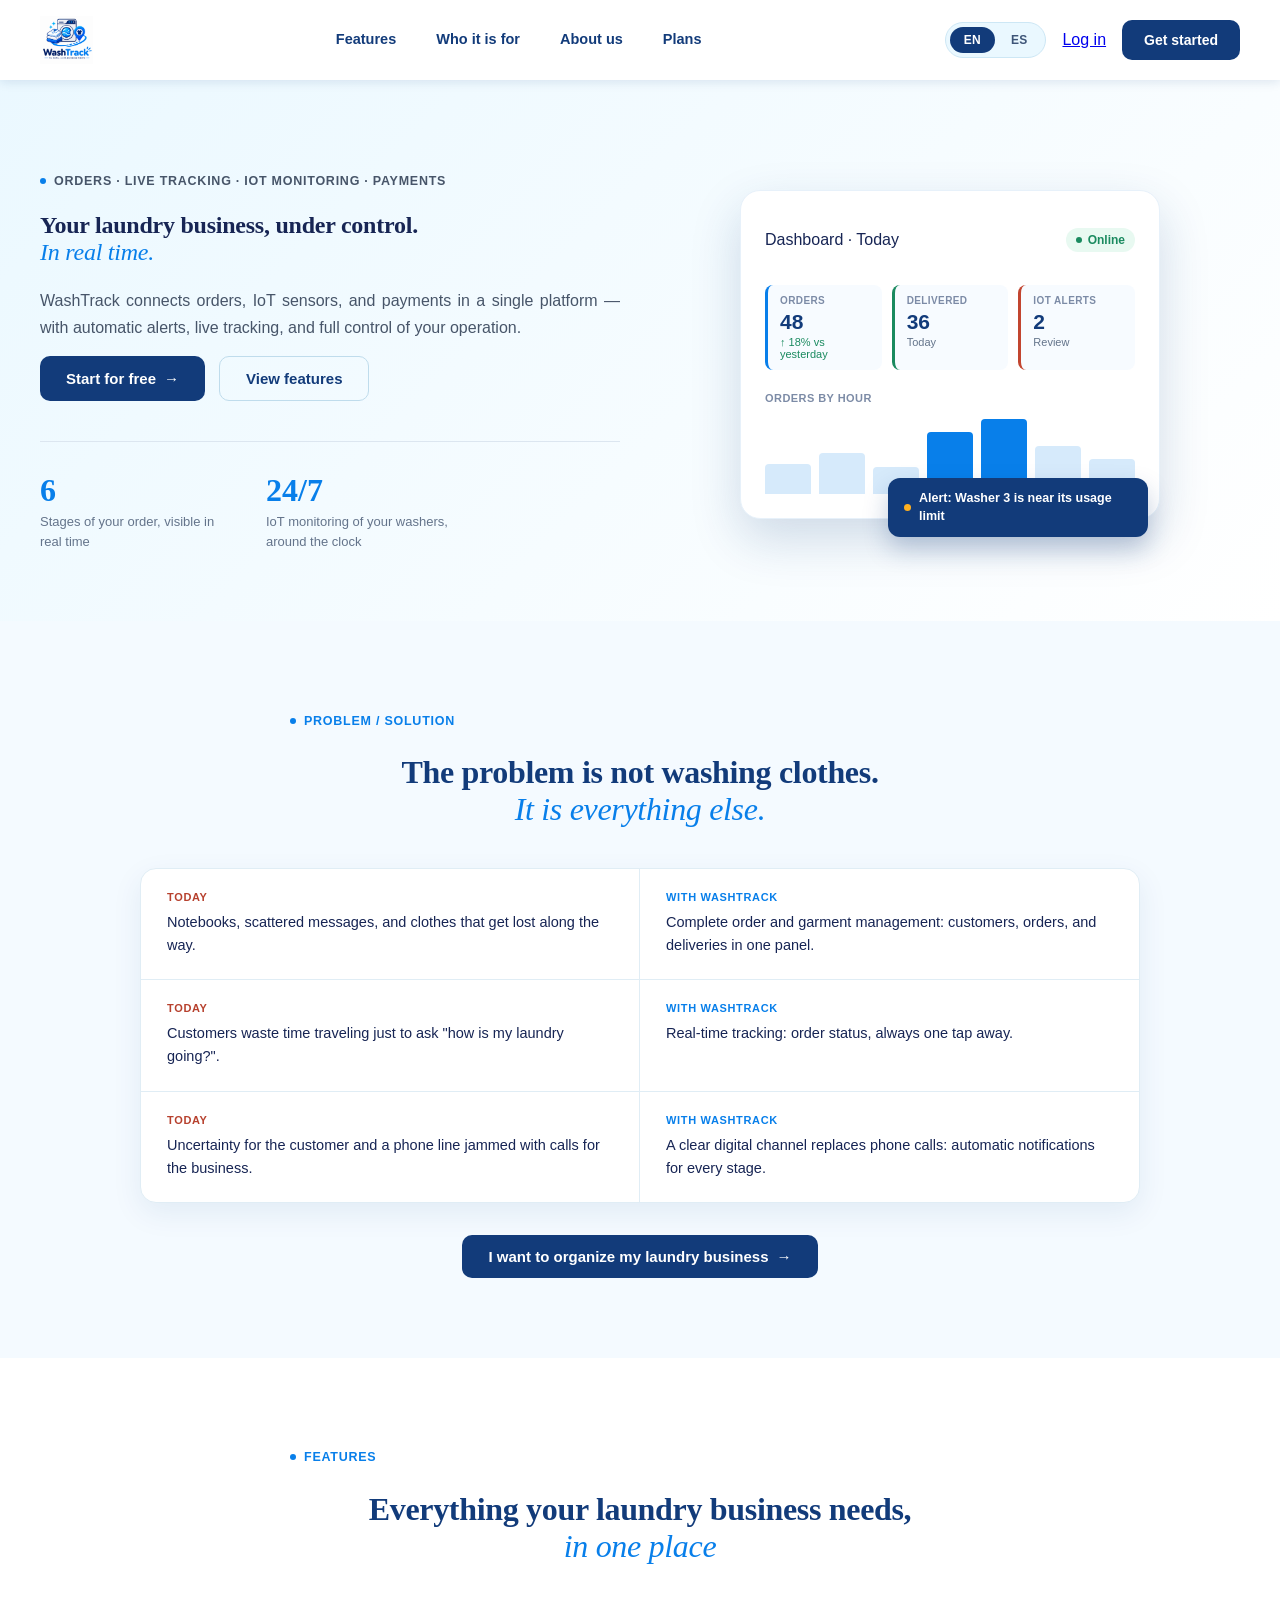
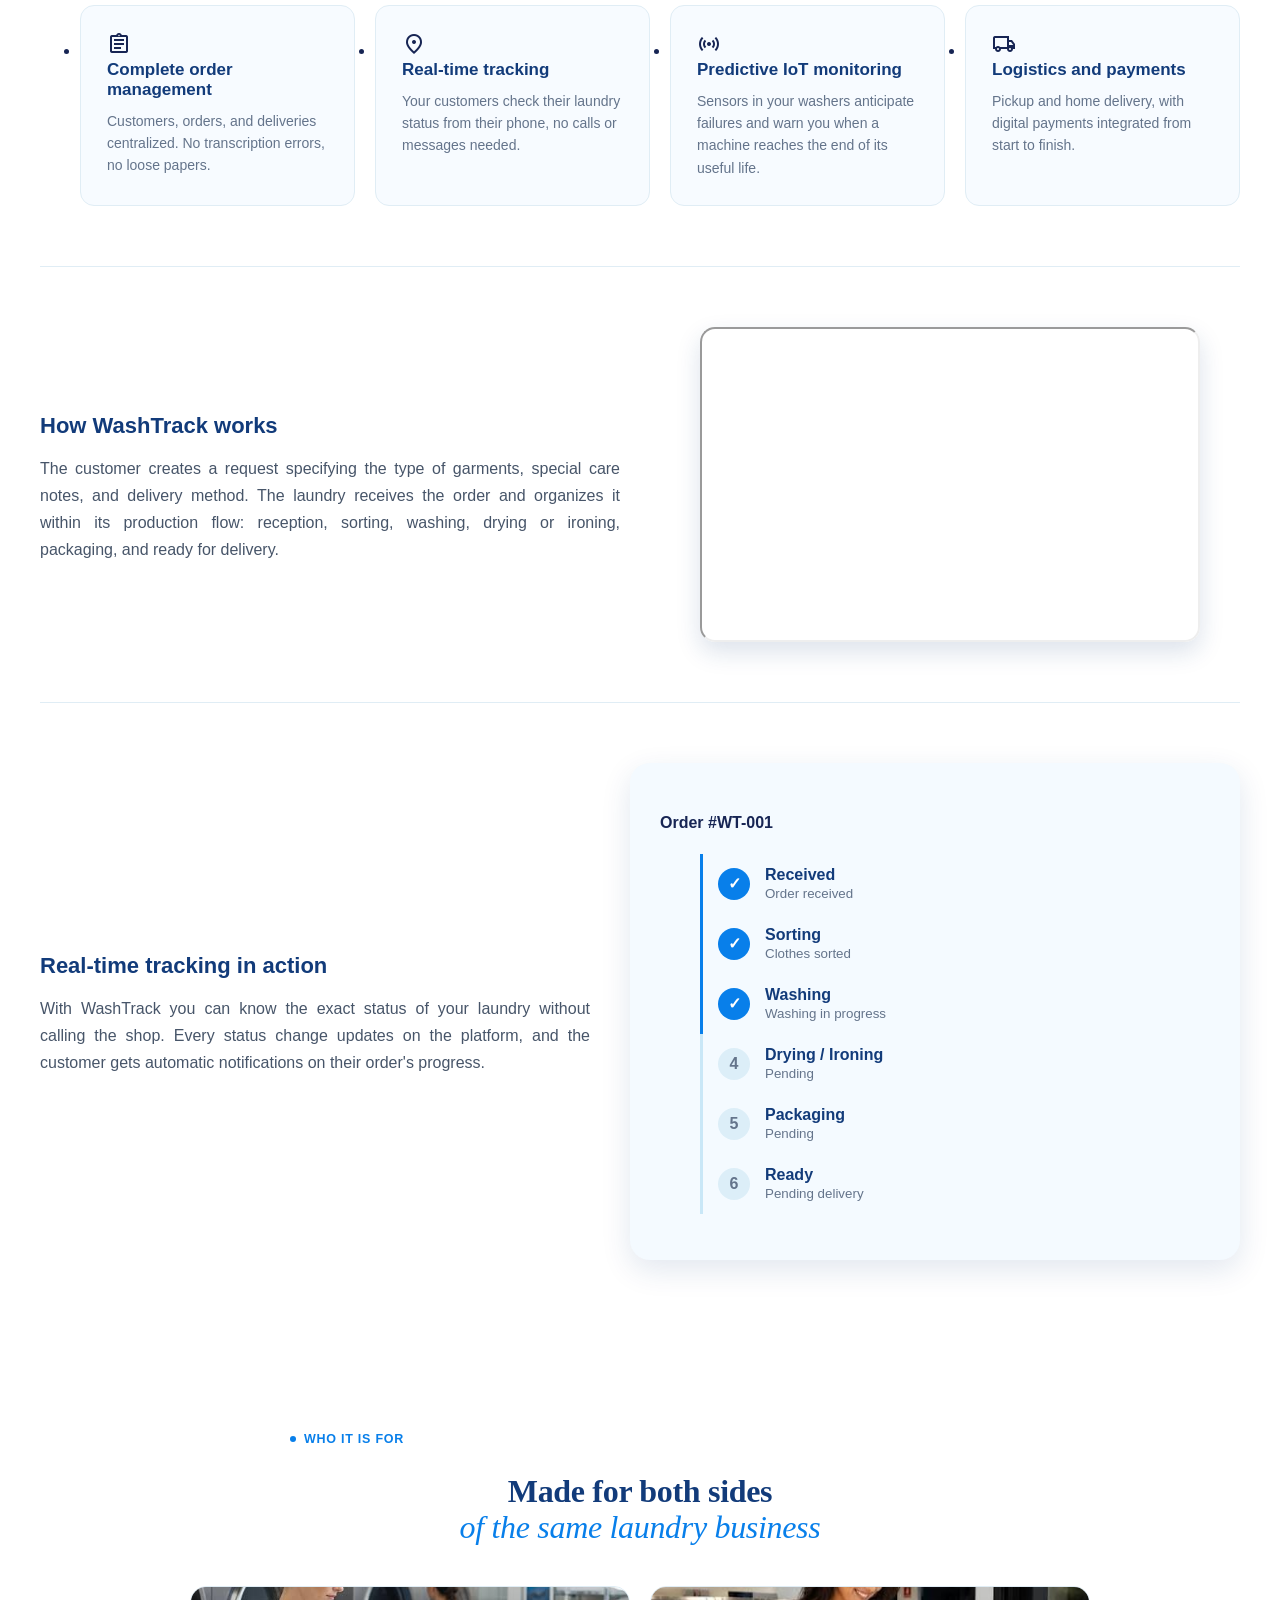
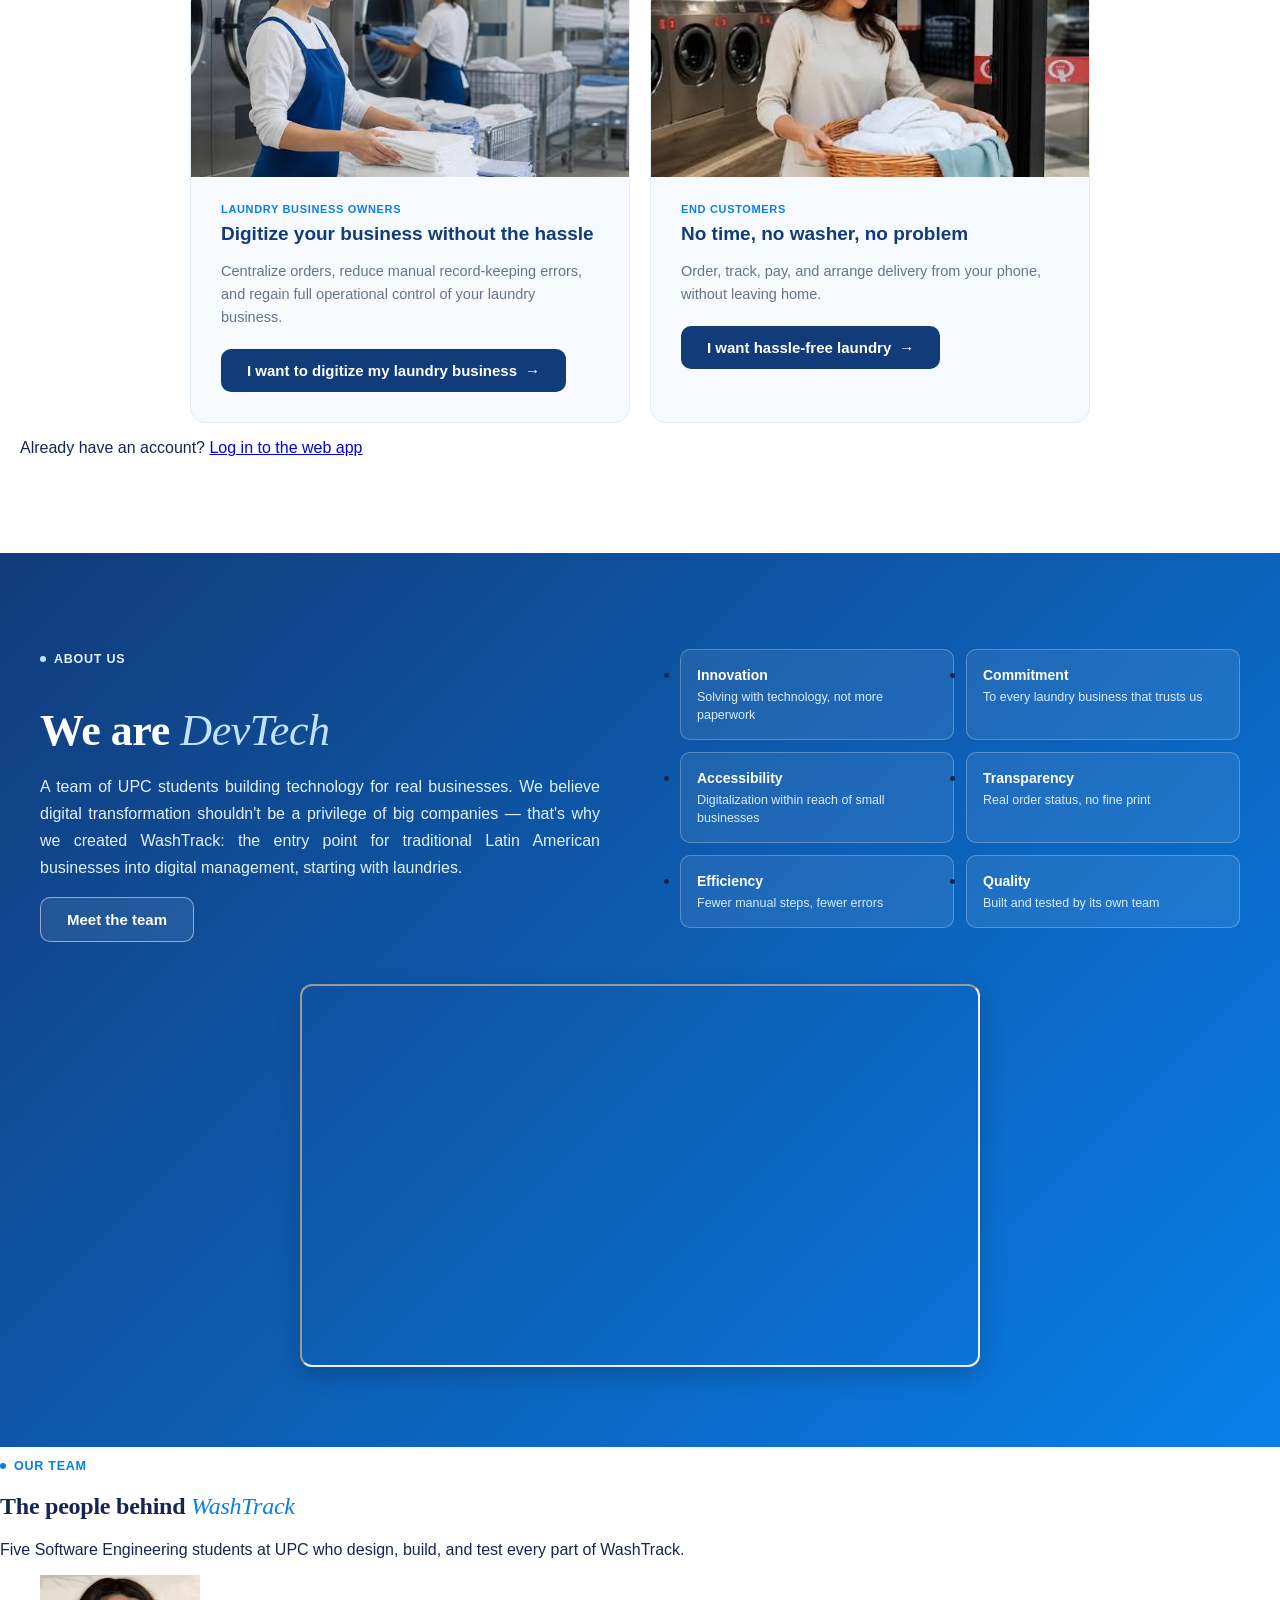
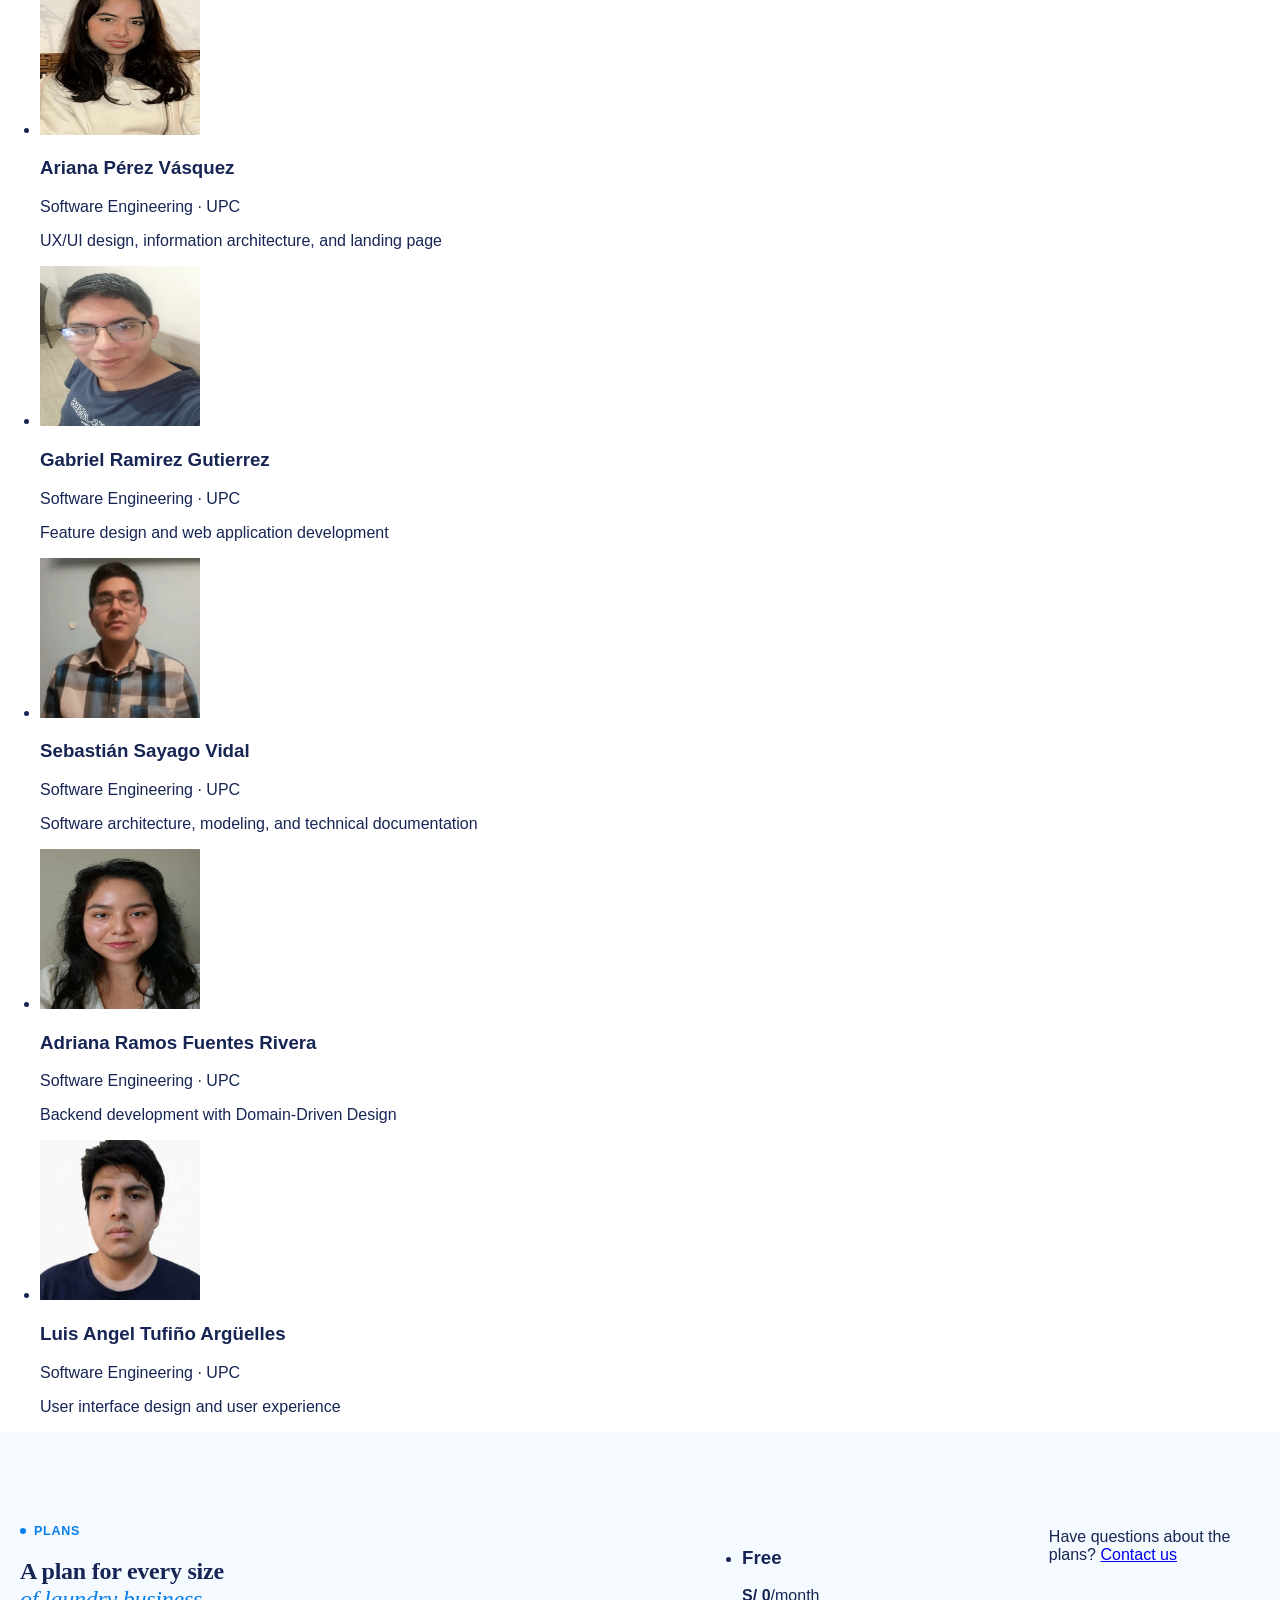
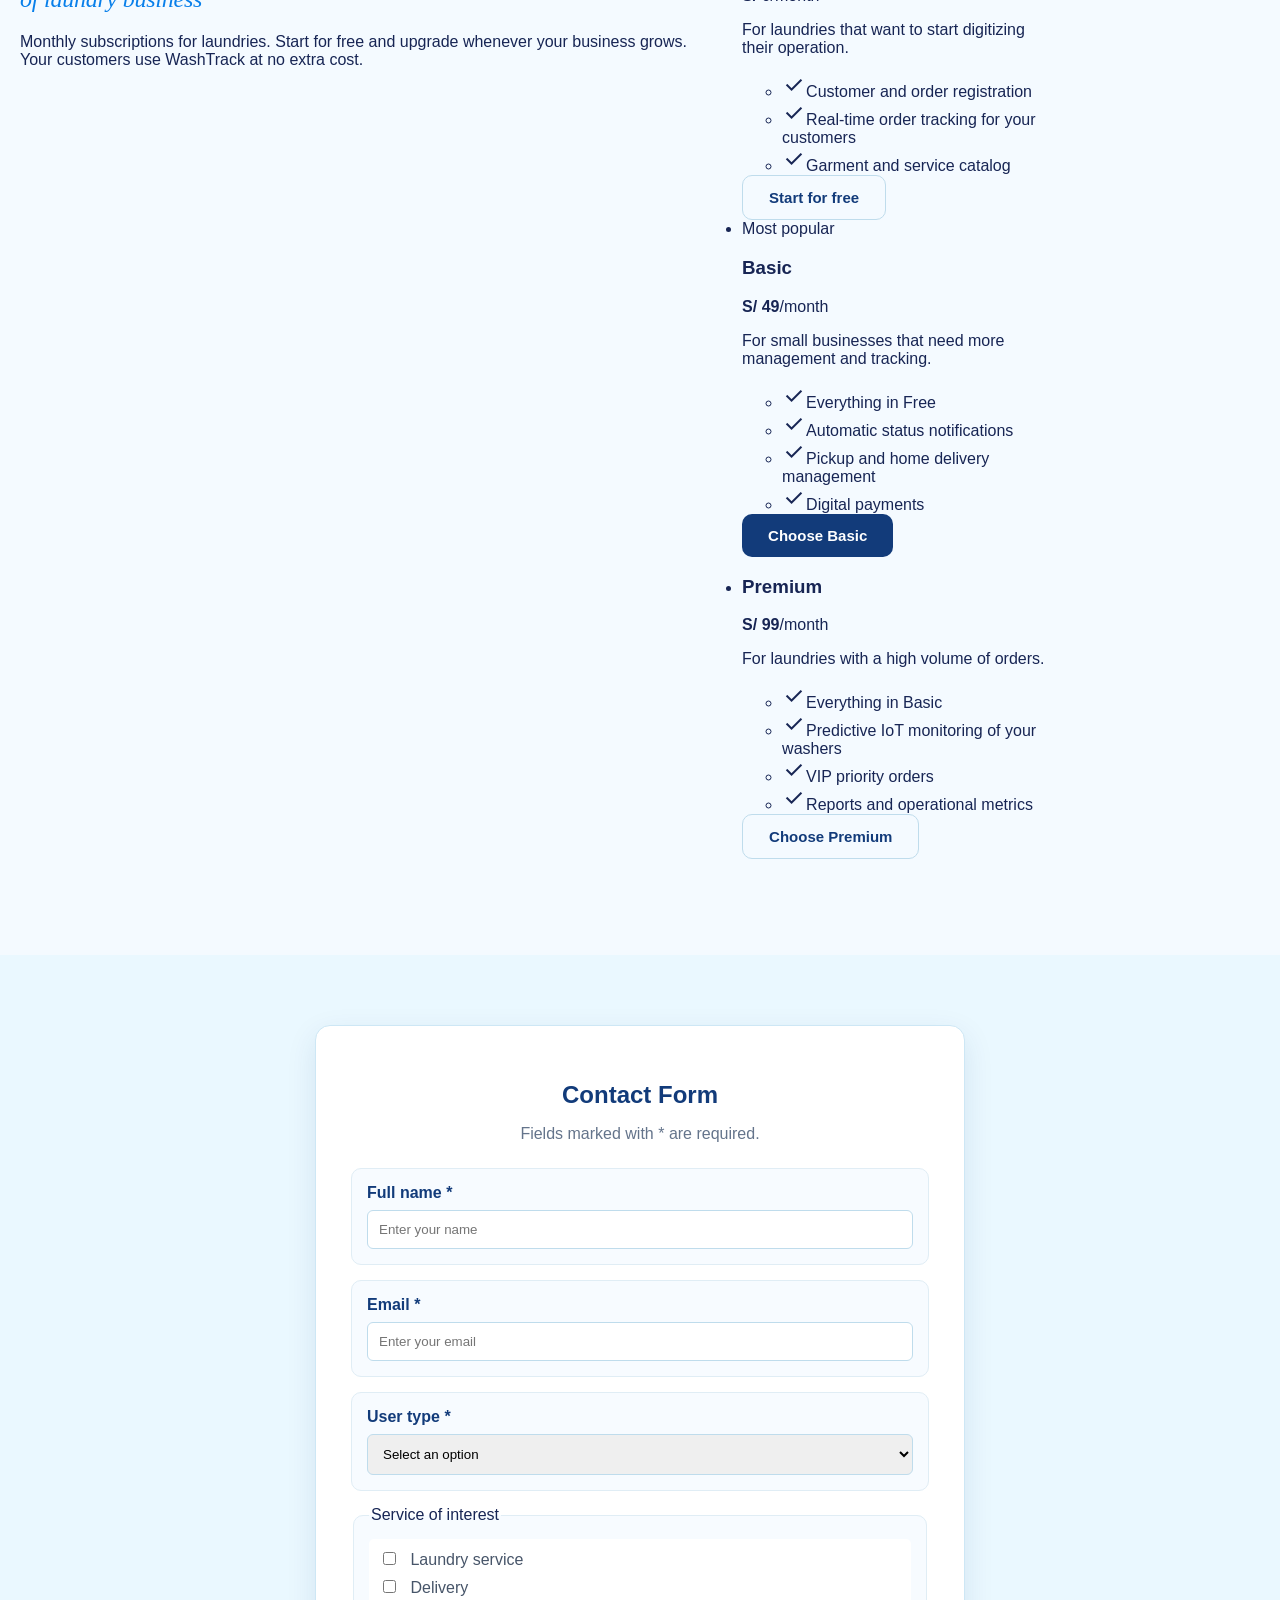
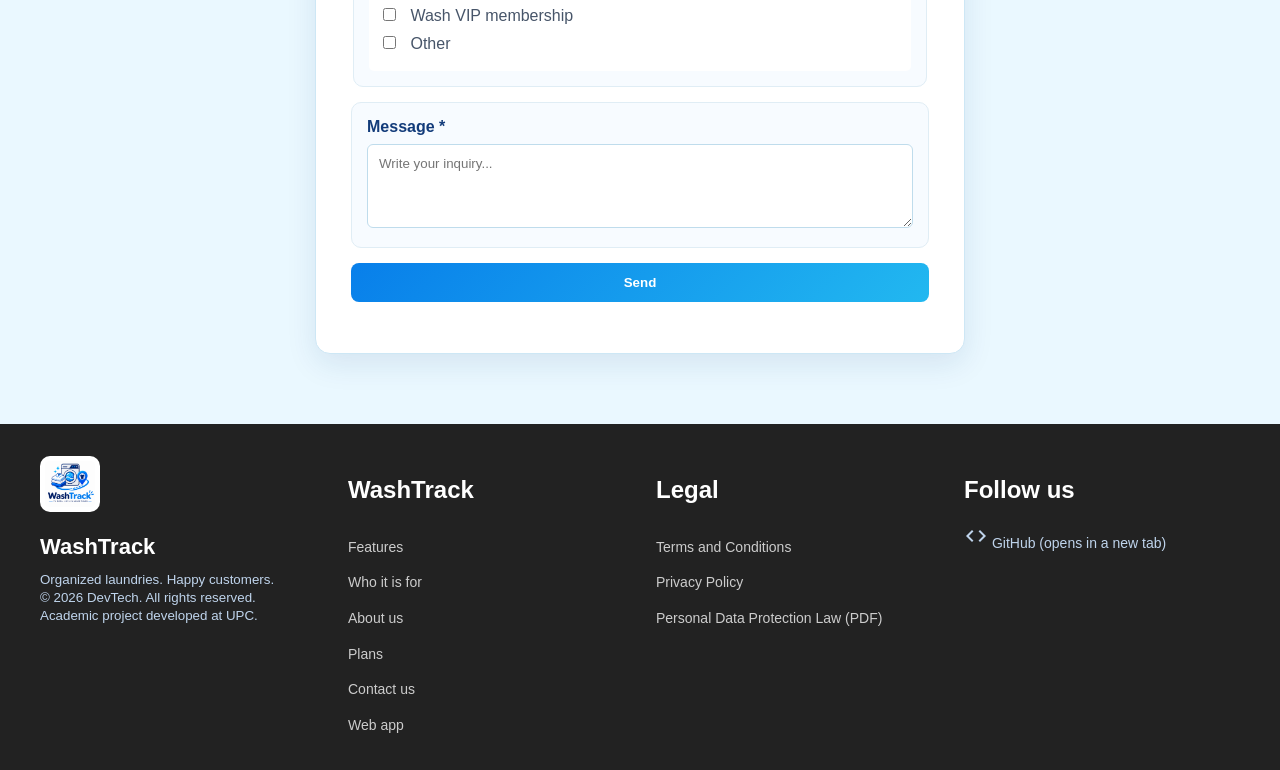
==== commit 416a6bcc: "feat(landing): implement rubric requirements in landing page - Link segment call-to-actions to web a" ====
--- a/index.html
+++ b/index.html
@@ -1,789 +1,841 @@
 <!DOCTYPE html>
-<html lang="es">
+<html lang="en-US">
 
 <head>
     <meta charset="UTF-8" />
     <meta name="viewport" content="width=device-width, initial-scale=1.0" />
     <meta http-equiv="X-UA-Compatible" content="ie=edge" />
 
-    <title>WashTrack</title>
-
+    <!-- SEO Tags & Meta Tags (Report 4.2.3) -->
+    <title data-i18n="meta.title">WashTrack - Smart Management and IoT Monitoring for Laundries</title>
+    <meta name="description" data-i18n-attr="content:meta.description"
+        content="WashTrack connects orders, IoT sensors, and payments in a single platform. Digitize your traditional laundry with automatic alerts, live tracking, and full control of your operation." />
+    <meta name="keywords" data-i18n-attr="content:meta.keywords"
+        content="digital laundry, laundry management, IoT monitoring, real-time tracking, laundry software, home pickup, WashTrack" />
+    <meta name="author" content="DevTech Team" />
+    <meta name="robots" content="index, follow" />
+    <meta name="theme-color" content="#123B7A" />
+    <link rel="canonical" href="https://1asi0730-2620-16129-g2-devtech.github.io/DevTech-LandingPage-16129-G2/" />
+    <link rel="icon" type="image/png" href="img/logo1.png" />
+
+    <!-- Open Graph / social sharing -->
+    <meta property="og:type" content="website" />
+    <meta property="og:site_name" content="WashTrack" />
+    <meta property="og:locale" content="en_US" />
+    <meta property="og:locale:alternate" content="es_419" />
+    <meta property="og:title" data-i18n-attr="content:meta.title"
+        content="WashTrack - Smart Management and IoT Monitoring for Laundries" />
+    <meta property="og:description" data-i18n-attr="content:meta.description"
+        content="WashTrack connects orders, IoT sensors, and payments in a single platform. Digitize your traditional laundry with automatic alerts, live tracking, and full control of your operation." />
+    <meta property="og:url" content="https://1asi0730-2620-16129-g2-devtech.github.io/DevTech-LandingPage-16129-G2/" />
+    <meta property="og:image" content="https://1asi0730-2620-16129-g2-devtech.github.io/DevTech-LandingPage-16129-G2/img/logo1.png" />
+    <meta name="twitter:card" content="summary" />
+
+    <!-- Fonts (Style Guide: Poppins + Playfair Display) and Material Symbols icons -->
     <link rel="preconnect" href="https://fonts.googleapis.com" />
     <link rel="preconnect" href="https://fonts.gstatic.com" crossorigin />
-    <link rel="stylesheet" href="https://fonts.googleapis.com/css2?family=Fraunces:ital,wght@0,500;0,600;1,500;1,600&display=swap" />
+    <link rel="stylesheet"
+        href="https://fonts.googleapis.com/css2?family=Playfair+Display:ital,wght@0,600;0,700;1,500;1,600&family=Poppins:wght@400;500;600;700&display=swap" />
+    <link rel="stylesheet"
+        href="https://fonts.googleapis.com/css2?family=Material+Symbols+Outlined:opsz,wght,FILL,GRAD@24,400,0,0&display=block" />
 
     <link rel="stylesheet" href="styles.css" />
     <link rel="stylesheet" href="Pie.css" />
     <link rel="stylesheet" href="menu_toggle.css" />
-    <link rel="stylesheet" href="login.css" />
+
+    <script type="application/ld+json">
+    {
+        "@context": "https://schema.org",
+        "@type": "SoftwareApplication",
+        "name": "WashTrack",
+        "applicationCategory": "BusinessApplication",
+        "operatingSystem": "Web",
+        "url": "https://1asi0730-2620-16129-g2-devtech.github.io/DevTech-LandingPage-16129-G2/",
+        "author": { "@type": "Organization", "name": "DevTech" },
+        "offers": [
+            { "@type": "Offer", "name": "Free", "price": "0", "priceCurrency": "PEN" },
+            { "@type": "Offer", "name": "Basic", "price": "49", "priceCurrency": "PEN" },
+            { "@type": "Offer", "name": "Premium", "price": "99", "priceCurrency": "PEN" }
+        ]
+    }
+    </script>
 </head>
 
 <body>
 
-    <nav class="topheader">
-
-        <a href="#inicio" class="logo">
-            <img height="48" src="img/logo1.png" alt="Logo WashTrack" />
+    <a class="skip-link" href="#main-content" data-i18n="a11y.skip">Skip to main content</a>
+
+    <header class="topheader">
+
+        <a href="#home" class="logo" data-i18n-attr="aria-label:nav.home" aria-label="WashTrack home">
+            <img height="48" src="img/logo1.png" alt="WashTrack logo" data-i18n-attr="alt:nav.logoAlt" />
         </a>
 
-        <!-- BOTÓN HAMBURGUESA -->
-
-        <button class="menu-toggle" aria-label="Abrir menú" data-en-aria-label="Open menu" aria-expanded="false">
-            &#9776;
+        <!-- Hamburger button (mobile) -->
+        <button type="button" class="menu-toggle" aria-label="Open menu" aria-expanded="false"
+            aria-controls="primary-navigation">
+            <span class="material-symbols-outlined" aria-hidden="true">menu</span>
         </button>
 
-        <div class="nav-collapse">
-
-            <ul class="Menu-Horizontal">
-
-                <li>
-                    <a href="#caracteristicas">Características</a>
-                </li>
-
-                <li>
-                    <a href="#sobre-nosotros">Sobre nosotros</a>
-                </li>
-
-                <li>
-                    <a href="#para-quien">Para quién</a>
-                </li>
-
-                <li>
-                    <a href="#planes">Planes</a>
+        <div class="nav-collapse" id="primary-navigation">
+
+            <nav aria-label="Main navigation" data-i18n-attr="aria-label:nav.label">
+                <ul class="Menu-Horizontal">
+                    <li><a href="#features" data-i18n="nav.features">Features</a></li>
+                    <li><a href="#for-whom" data-i18n="nav.forWhom">Who it is for</a></li>
+                    <li><a href="#about-us" data-i18n="nav.about">About us</a></li>
+                    <li><a href="#plans" data-i18n="nav.plans">Plans</a></li>
+                </ul>
+            </nav>
+
+            <div class="nav-actions">
+
+                <div class="lang-switch" role="group" aria-label="Select language"
+                    data-i18n-attr="aria-label:nav.language">
+                    <button type="button" class="lang-option active" data-lang="en" lang="en"
+                        aria-pressed="true">EN</button>
+                    <button type="button" class="lang-option" data-lang="es" lang="es"
+                        aria-pressed="false">ES</button>
+                </div>
+
+                <!-- CTA to the Web Application (login view) -->
+                <a href="https://washtrack-eb717.web.app/login" class="btn-login-header" data-i18n="nav.login">Log in</a>
+
+                <!-- CTA to the Web Application (sign up view) -->
+                <a href="https://washtrack-eb717.web.app/register" class="btn-cta-header"
+                    data-i18n="nav.getStarted">Get started</a>
+
+            </div>
+
+        </div>
+
+    </header>
+
+
+    <main id="main-content" tabindex="-1">
+
+        <!-- ================= HERO ================= -->
+        <section id="home" class="seccion-productos" aria-labelledby="hero-title">
+
+            <div class="div-gral-bca">
+
+                <div class="div-prod-texto">
+
+                    <p class="eyebrow"><span class="dot" aria-hidden="true"></span><span
+                            data-i18n="hero.eyebrow">Orders · Live tracking · IoT monitoring · Payments</span></p>
+
+                    <h1 id="hero-title" class="display-heading">
+                        <span data-i18n="hero.title1">Your laundry business, under control.</span><br><em
+                            data-i18n="hero.title2">In real time.</em>
+                    </h1>
+
+                    <p data-i18n="hero.lead">WashTrack connects orders, IoT sensors, and payments in a single platform —
+                        with automatic alerts, live tracking, and full control of your operation.</p>
+
+                    <div class="hero-cta-row">
+                        <!-- Laundry owner segment: sign up with the free plan in the Web Application -->
+                        <a href="https://washtrack-eb717.web.app/register?role=shift-manager&amp;plan=free"
+                            class="btn-primario"><span data-i18n="hero.ctaPrimary">Start for free</span> <span
+                                class="arrow" aria-hidden="true">→</span></a>
+                        <a href="#features" class="btn-secundario" data-i18n="hero.ctaSecondary">View features</a>
+                    </div>
+
+                    <div class="hero-stats">
+
+                        <div class="stat-item">
+                            <strong>6</strong>
+                            <span data-i18n="hero.stat1">Stages of your order, visible in real time</span>
+                        </div>
+
+                        <div class="stat-item">
+                            <strong>24/7</strong>
+                            <span data-i18n="hero.stat2">IoT monitoring of your washers, around the clock</span>
+                        </div>
+
+                    </div>
+
+                </div>
+
+
+                <div class="hero-visual">
+
+                    <div class="dashboard-wrap" role="img" data-i18n-attr="aria-label:hero.dashboardLabel"
+                        aria-label="Preview of the WashTrack dashboard: 48 orders and 36 deliveries today, 2 IoT alerts, and a warning that washer 3 is near its usage limit.">
+
+                        <div class="dashboard-card">
+
+                            <div class="dashboard-head">
+                                <p class="dashboard-title" data-i18n="dash.title">Dashboard · Today</p>
+                                <span class="badge-online"><span class="dot"></span><span
+                                        data-i18n="dash.online">Online</span></span>
+                            </div>
+
+                            <div class="dashboard-stats">
+
+                                <div class="dashboard-stat">
+                                    <span class="ds-label" data-i18n="dash.orders">Orders</span>
+                                    <strong>48</strong>
+                                    <span class="ds-delta up" data-i18n="dash.ordersDelta">↑ 18% vs yesterday</span>
+                                </div>
+
+                                <div class="dashboard-stat accent-green">
+                                    <span class="ds-label" data-i18n="dash.delivered">Delivered</span>
+                                    <strong>36</strong>
+                                    <span class="ds-delta" data-i18n="dash.today">Today</span>
+                                </div>
+
+                                <div class="dashboard-stat accent-red">
+                                    <span class="ds-label" data-i18n="dash.iotAlerts">IoT alerts</span>
+                                    <strong>2</strong>
+                                    <span class="ds-delta" data-i18n="dash.review">Review</span>
+                                </div>
+
+                            </div>
+
+                            <div class="dashboard-chart">
+                                <span class="dc-label" data-i18n="dash.ordersByHour">Orders by hour</span>
+                                <div class="dc-bars">
+                                    <span style="--h:38%"></span>
+                                    <span style="--h:52%"></span>
+                                    <span style="--h:34%"></span>
+                                    <span class="peak" style="--h:78%"></span>
+                                    <span class="peak" style="--h:94%"></span>
+                                    <span style="--h:60%"></span>
+                                    <span style="--h:44%"></span>
+                                </div>
+                            </div>
+
+                        </div>
+
+                        <div class="dashboard-toast">
+                            <span class="dot"></span>
+                            <span data-i18n="dash.toast">Alert: Washer 3 is near its usage limit</span>
+                        </div>
+
+                    </div>
+
+                </div>
+
+            </div>
+
+        </section>
+
+
+        <!-- ================= PROBLEM / SOLUTION ================= -->
+        <section id="problem" class="seccion-problema" aria-labelledby="problem-title">
+
+            <div class="problema-cabecera">
+                <p class="eyebrow"><span class="dot" aria-hidden="true"></span><span
+                        data-i18n="problem.eyebrow">Problem / Solution</span></p>
+                <h2 id="problem-title" class="display-heading"><span data-i18n="problem.title1">The problem is not
+                        washing clothes.</span><br><em data-i18n="problem.title2">It is everything else.</em></h2>
+            </div>
+
+            <div class="problema-tabla">
+
+                <div class="problema-fila">
+                    <div class="problema-col problema">
+                        <span class="tag-hoy" data-i18n="problem.today">Today</span>
+                        <p data-i18n="problem.p1">Notebooks, scattered messages, and clothes that get lost along the way.</p>
+                    </div>
+                    <div class="problema-col solucion">
+                        <span class="tag-solucion" data-i18n="problem.with">With WashTrack</span>
+                        <p data-i18n="problem.s1">Complete order and garment management: customers, orders, and
+                            deliveries in one panel.</p>
+                    </div>
+                </div>
+
+                <div class="problema-fila">
+                    <div class="problema-col problema">
+                        <span class="tag-hoy" data-i18n="problem.today">Today</span>
+                        <p data-i18n="problem.p2">Customers waste time traveling just to ask "how is my laundry going?".</p>
+                    </div>
+                    <div class="problema-col solucion">
+                        <span class="tag-solucion" data-i18n="problem.with">With WashTrack</span>
+                        <p data-i18n="problem.s2">Real-time tracking: order status, always one tap away.</p>
+                    </div>
+                </div>
+
+                <div class="problema-fila">
+                    <div class="problema-col problema">
+                        <span class="tag-hoy" data-i18n="problem.today">Today</span>
+                        <p data-i18n="problem.p3">Uncertainty for the customer and a phone line jammed with calls for the
+                            business.</p>
+                    </div>
+                    <div class="problema-col solucion">
+                        <span class="tag-solucion" data-i18n="problem.with">With WashTrack</span>
+                        <p data-i18n="problem.s3">A clear digital channel replaces phone calls: automatic notifications
+                            for every stage.</p>
+                    </div>
+                </div>
+
+            </div>
+
+            <div class="problema-cta">
+                <!-- Laundry owner segment -> sign up view in the Web Application -->
+                <a href="https://washtrack-eb717.web.app/register?role=shift-manager" class="btn-primario"><span
+                        data-i18n="problem.cta">I want to organize my laundry business</span> <span class="arrow"
+                        aria-hidden="true">→</span></a>
+            </div>
+
+        </section>
+
+
+        <!-- ================= FEATURES ================= -->
+        <section id="features" class="seccion-caracteristicas" aria-labelledby="features-title">
+
+            <div class="caracteristicas-cabecera">
+                <p class="eyebrow"><span class="dot" aria-hidden="true"></span><span
+                        data-i18n="features.eyebrow">Features</span></p>
+                <h2 id="features-title" class="display-heading"><span data-i18n="features.title1">Everything your
+                        laundry business needs,</span><br><em data-i18n="features.title2">in one place</em></h2>
+            </div>
+
+            <ul class="caracteristicas-grid">
+
+                <li class="caracteristica-card">
+                    <span class="feature-icon material-symbols-outlined" aria-hidden="true">assignment</span>
+                    <h3 data-i18n="features.f1Title">Complete order management</h3>
+                    <p data-i18n="features.f1Text">Customers, orders, and deliveries centralized. No transcription
+                        errors, no loose papers.</p>
+                </li>
+
+                <li class="caracteristica-card">
+                    <span class="feature-icon material-symbols-outlined" aria-hidden="true">location_on</span>
+                    <h3 data-i18n="features.f2Title">Real-time tracking</h3>
+                    <p data-i18n="features.f2Text">Your customers check their laundry status from their phone, no calls
+                        or messages needed.</p>
+                </li>
+
+                <li class="caracteristica-card">
+                    <span class="feature-icon material-symbols-outlined" aria-hidden="true">sensors</span>
+                    <h3 data-i18n="features.f3Title">Predictive IoT monitoring</h3>
+                    <p data-i18n="features.f3Text">Sensors in your washers anticipate failures and warn you when a
+                        machine reaches the end of its useful life.</p>
+                </li>
+
+                <li class="caracteristica-card">
+                    <span class="feature-icon material-symbols-outlined" aria-hidden="true">local_shipping</span>
+                    <h3 data-i18n="features.f4Title">Logistics and payments</h3>
+                    <p data-i18n="features.f4Text">Pickup and home delivery, with digital payments integrated from start
+                        to finish.</p>
                 </li>
 
             </ul>
 
-            <div class="nav-actions">
-
-                <div class="lang-switch" role="group" aria-label="Seleccionar idioma" data-en-aria-label="Select language">
-                    <button type="button" class="lang-option" data-lang="en">EN</button>
-                    <button type="button" class="lang-option active" data-lang="es" aria-pressed="true">ES</button>
-                </div>
-
-                <!-- Botón del Header actualizado -->
-                <a href="https://washtrack-eb717.web.app/login" target="_blank" rel="noopener noreferrer" class="btn-cta-header">Comenzar ahora</a>
-
+
+            <div class="div-gral-bca caracteristicas-demo">
+
+                <div class="div-prod-texto">
+                    <h3 data-i18n="features.howTitle">How WashTrack works</h3>
+                    <p data-i18n="features.howText">The customer creates a request specifying the type of garments,
+                        special care notes, and delivery method. The laundry receives the order and organizes it within
+                        its production flow: reception, sorting, washing, drying or ironing, packaging, and ready for
+                        delivery.</p>
+                </div>
+
+                <!-- Video About-the-Product -->
+                <div class="div-bca-video">
+                    <iframe width="560" height="315" loading="lazy"
+                        src="https://www.youtube-nocookie.com/embed/zWg_AXkYAc4"
+                        title="WashTrack - About the Product video" data-i18n-attr="title:features.videoTitle"
+                        allow="accelerometer; autoplay; clipboard-write; encrypted-media; gyroscope; picture-in-picture; web-share"
+                        referrerpolicy="strict-origin-when-cross-origin" allowfullscreen></iframe>
+                </div>
+
+            </div>
+
+
+            <div class="div-gral-bca caracteristicas-demo">
+
+                <div class="div-prod-texto">
+                    <h3 data-i18n="features.trackTitle">Real-time tracking in action</h3>
+                    <p data-i18n="features.trackText">With WashTrack you can know the exact status of your laundry
+                        without calling the shop. Every status change updates on the platform, and the customer gets
+                        automatic notifications on their order's progress.</p>
+                </div>
+
+                <div class="tracking-demo">
+
+                    <h4 id="tracking-order" data-i18n="track.order">Order #WT-001</h4>
+
+                    <ol class="tracking-steps" aria-labelledby="tracking-order">
+
+                        <li class="estado-pedido activo">
+                            <span aria-hidden="true">✓</span>
+                            <div>
+                                <strong data-i18n="track.s1">Received</strong>
+                                <small data-i18n="track.s1Status">Order received</small>
+                            </div>
+                        </li>
+
+                        <li class="estado-pedido activo">
+                            <span aria-hidden="true">✓</span>
+                            <div>
+                                <strong data-i18n="track.s2">Sorting</strong>
+                                <small data-i18n="track.s2Status">Clothes sorted</small>
+                            </div>
+                        </li>
+
+                        <li class="estado-pedido activo" aria-current="step">
+                            <span aria-hidden="true">✓</span>
+                            <div>
+                                <strong data-i18n="track.s3">Washing</strong>
+                                <small data-i18n="track.s3Status">Washing in progress</small>
+                            </div>
+                        </li>
+
+                        <li class="estado-pedido">
+                            <span aria-hidden="true">4</span>
+                            <div>
+                                <strong data-i18n="track.s4">Drying / Ironing</strong>
+                                <small data-i18n="track.pending">Pending</small>
+                            </div>
+                        </li>
+
+                        <li class="estado-pedido">
+                            <span aria-hidden="true">5</span>
+                            <div>
+                                <strong data-i18n="track.s5">Packaging</strong>
+                                <small data-i18n="track.pending">Pending</small>
+                            </div>
+                        </li>
+
+                        <li class="estado-pedido">
+                            <span aria-hidden="true">6</span>
+                            <div>
+                                <strong data-i18n="track.s6">Ready</strong>
+                                <small data-i18n="track.pendingDelivery">Pending delivery</small>
+                            </div>
+                        </li>
+
+                    </ol>
+
+                </div>
+
+            </div>
+
+        </section>
+
+
+        <!-- ================= WHO IT IS FOR (target segments) ================= -->
+        <section id="for-whom" class="seccion-para-quien" aria-labelledby="for-whom-title">
+
+            <div class="para-quien-cabecera">
+                <p class="eyebrow"><span class="dot" aria-hidden="true"></span><span data-i18n="whom.eyebrow">Who it
+                        is for</span></p>
+                <h2 id="for-whom-title" class="display-heading"><span data-i18n="whom.title1">Made for both
+                        sides</span><br><em data-i18n="whom.title2">of the same laundry business</em></h2>
+            </div>
+
+            <div class="quien-grid">
+
+                <article class="quien-card">
+                    <img class="quien-img" src="img/imagenlavanderia1.jpg" loading="lazy"
+                        alt="Laundry staff organizing customer orders" data-i18n-attr="alt:whom.ownerImgAlt" />
+                    <div class="quien-card-body">
+                        <span class="tag-solucion" data-i18n="whom.ownerTag">Laundry business owners</span>
+                        <h3 data-i18n="whom.ownerTitle">Digitize your business without the hassle</h3>
+                        <p data-i18n="whom.ownerText">Centralize orders, reduce manual record-keeping errors, and regain
+                            full operational control of your laundry business.</p>
+                        <!-- Segment CTA: laundry owner -> sign up as administrator in the Web Application -->
+                        <a href="https://washtrack-eb717.web.app/register?role=shift-manager" class="btn-primario"><span
+                                data-i18n="whom.ownerCta">I want to digitize my laundry business</span> <span
+                                class="arrow" aria-hidden="true">→</span></a>
+                    </div>
+                </article>
+
+                <article class="quien-card">
+                    <img class="quien-img" src="img/img2.jpg" loading="lazy"
+                        alt="Customer carrying a laundry basket to the laundry"
+                        data-i18n-attr="alt:whom.customerImgAlt" />
+                    <div class="quien-card-body">
+                        <span class="tag-solucion" data-i18n="whom.customerTag">End customers</span>
+                        <h3 data-i18n="whom.customerTitle">No time, no washer, no problem</h3>
+                        <p data-i18n="whom.customerText">Order, track, pay, and arrange delivery from your phone, without
+                            leaving home.</p>
+                        <!-- Segment CTA: end customer -> sign up as customer in the Web Application -->
+                        <a href="https://washtrack-eb717.web.app/register?role=customer" class="btn-primario"><span
+                                data-i18n="whom.customerCta">I want hassle-free laundry</span> <span class="arrow"
+                                aria-hidden="true">→</span></a>
+                    </div>
+                </article>
+
+            </div>
+
+            <p class="quien-login">
+                <span data-i18n="whom.loginPrompt">Already have an account?</span>
+                <a href="https://washtrack-eb717.web.app/login" data-i18n="whom.loginLink">Log in to the web app</a>
+            </p>
+
+        </section>
+
+
+        <!-- ================= ABOUT US ================= -->
+        <section id="about-us" class="seccion-nosotros" aria-labelledby="about-title">
+
+            <div class="div-gral-bca">
+
+                <div class="div-prod-texto">
+
+                    <p class="eyebrow"><span class="dot" aria-hidden="true"></span><span
+                            data-i18n="about.eyebrow">About us</span></p>
+
+                    <h2 id="about-title" class="display-heading">
+                        <span data-i18n="about.title1">We are</span> <em>DevTech</em>
+                    </h2>
+
+                    <p data-i18n="about.text">A team of UPC students building technology for real businesses. We believe
+                        digital transformation shouldn't be a privilege of big companies — that's why we created
+                        WashTrack: the entry point for traditional Latin American businesses into digital management,
+                        starting with laundries.</p>
+
+                    <a href="#team" class="btn-secundario" data-i18n="about.cta">Meet the team</a>
+
+                </div>
+
+
+                <ul class="valores-grid">
+
+                    <li class="valor-chip">
+                        <strong data-i18n="about.v1">Innovation</strong>
+                        <span data-i18n="about.v1Text">Solving with technology, not more paperwork</span>
+                    </li>
+
+                    <li class="valor-chip">
+                        <strong data-i18n="about.v2">Commitment</strong>
+                        <span data-i18n="about.v2Text">To every laundry business that trusts us</span>
+                    </li>
+
+                    <li class="valor-chip">
+                        <strong data-i18n="about.v3">Accessibility</strong>
+                        <span data-i18n="about.v3Text">Digitalization within reach of small businesses</span>
+                    </li>
+
+                    <li class="valor-chip">
+                        <strong data-i18n="about.v4">Transparency</strong>
+                        <span data-i18n="about.v4Text">Real order status, no fine print</span>
+                    </li>
+
+                    <li class="valor-chip">
+                        <strong data-i18n="about.v5">Efficiency</strong>
+                        <span data-i18n="about.v5Text">Fewer manual steps, fewer errors</span>
+                    </li>
+
+                    <li class="valor-chip">
+                        <strong data-i18n="about.v6">Quality</strong>
+                        <span data-i18n="about.v6Text">Built and tested by its own team</span>
+                    </li>
+
+                </ul>
+
+            </div>
+
+            <!-- Video About-the-Team -->
+            <div class="devtech-video-fila">
+                <div class="devtech-video-wrapper">
+                    <iframe loading="lazy" src="https://www.youtube-nocookie.com/embed/38oUl_CpUz4"
+                        title="DevTech - About the Team video" data-i18n-attr="title:about.videoTitle"
+                        allow="accelerometer; autoplay; clipboard-write; encrypted-media; gyroscope; picture-in-picture; web-share"
+                        referrerpolicy="strict-origin-when-cross-origin" allowfullscreen>
+                    </iframe>
+                </div>
+            </div>
+
+        </section>
+
+
+        <!-- ================= TEAM ================= -->
+        <section id="team" class="seccion-equipo" aria-labelledby="team-title">
+
+            <div class="equipo-cabecera">
+                <p class="eyebrow"><span class="dot" aria-hidden="true"></span><span data-i18n="team.eyebrow">Our
+                        team</span></p>
+                <h2 id="team-title" class="display-heading"><span data-i18n="team.title1">The people behind</span>
+                    <em data-i18n="team.title2">WashTrack</em></h2>
+                <p data-i18n="team.lead">Five Software Engineering students at UPC who design, build, and test every
+                    part of WashTrack.</p>
+            </div>
+
+            <ul class="equipo-grid">
+
+                <li class="miembro-card">
+                    <img class="miembro-foto" src="img/team/ariana-perez.png" loading="lazy" width="160" height="160"
+                        alt="Photo of Ariana Pérez Vásquez" data-i18n-attr="alt:team.ariana.alt" />
+                    <h3>Ariana Pérez Vásquez</h3>
+                    <p class="miembro-carrera" data-i18n="team.career">Software Engineering · UPC</p>
+                    <p class="miembro-rol" data-i18n="team.ariana.role">UX/UI design, information architecture, and
+                        landing page</p>
+                </li>
+
+                <li class="miembro-card">
+                    <img class="miembro-foto" src="img/team/gabriel-ramirez.jpg" loading="lazy" width="160" height="160"
+                        alt="Photo of Gabriel Ramirez Gutierrez" data-i18n-attr="alt:team.gabriel.alt" />
+                    <h3>Gabriel Ramirez Gutierrez</h3>
+                    <p class="miembro-carrera" data-i18n="team.career">Software Engineering · UPC</p>
+                    <p class="miembro-rol" data-i18n="team.gabriel.role">Feature design and web application development</p>
+                </li>
+
+                <li class="miembro-card">
+                    <img class="miembro-foto" src="img/team/sebastian-sayago.png" loading="lazy" width="160"
+                        height="160" alt="Photo of Sebastián Sayago Vidal" data-i18n-attr="alt:team.sebastian.alt" />
+                    <h3>Sebastián Sayago Vidal</h3>
+                    <p class="miembro-carrera" data-i18n="team.career">Software Engineering · UPC</p>
+                    <p class="miembro-rol" data-i18n="team.sebastian.role">Software architecture, modeling, and
+                        technical documentation</p>
+                </li>
+
+                <li class="miembro-card">
+                    <img class="miembro-foto" src="img/team/adriana-ramos.jpeg" loading="lazy" width="160" height="160"
+                        alt="Photo of Adriana Ramos Fuentes Rivera" data-i18n-attr="alt:team.adriana.alt" />
+                    <h3>Adriana Ramos Fuentes Rivera</h3>
+                    <p class="miembro-carrera" data-i18n="team.career">Software Engineering · UPC</p>
+                    <p class="miembro-rol" data-i18n="team.adriana.role">Backend development with Domain-Driven Design</p>
+                </li>
+
+                <li class="miembro-card">
+                    <img class="miembro-foto" src="img/team/luis-tufino.png" loading="lazy" width="160" height="160"
+                        alt="Photo of Luis Angel Tufiño Argüelles" data-i18n-attr="alt:team.luis.alt" />
+                    <h3>Luis Angel Tufiño Argüelles</h3>
+                    <p class="miembro-carrera" data-i18n="team.career">Software Engineering · UPC</p>
+                    <p class="miembro-rol" data-i18n="team.luis.role">User interface design and user experience</p>
+                </li>
+
+            </ul>
+
+        </section>
+
+
+        <!-- ================= PLANS (subscription model) ================= -->
+        <section id="plans" class="seccion-planes" aria-labelledby="plans-title">
+
+            <div class="planes-cabecera">
+                <p class="eyebrow"><span class="dot" aria-hidden="true"></span><span
+                        data-i18n="plans.eyebrow">Plans</span></p>
+                <h2 id="plans-title" class="display-heading"><span data-i18n="plans.title1">A plan for every
+                        size</span><br><em data-i18n="plans.title2">of laundry business</em></h2>
+                <p data-i18n="plans.lead">Monthly subscriptions for laundries. Start for free and upgrade whenever your
+                    business grows. Your customers use WashTrack at no extra cost.</p>
+            </div>
+
+            <ul class="planes-grid">
+
+                <li class="plan-card">
+                    <h3 class="plan-nombre" data-i18n="plans.free.name">Free</h3>
+                    <p class="plan-precio"><strong>S/ 0</strong><span data-i18n="plans.perMonth">/month</span></p>
+                    <p class="plan-desc" data-i18n="plans.free.desc">For laundries that want to start digitizing their
+                        operation.</p>
+                    <ul class="plan-features">
+                        <li><span class="material-symbols-outlined" aria-hidden="true">check</span><span
+                                data-i18n="plans.free.f1">Customer and order registration</span></li>
+                        <li><span class="material-symbols-outlined" aria-hidden="true">check</span><span
+                                data-i18n="plans.free.f2">Real-time order tracking for your customers</span></li>
+                        <li><span class="material-symbols-outlined" aria-hidden="true">check</span><span
+                                data-i18n="plans.free.f3">Garment and service catalog</span></li>
+                    </ul>
+                    <a href="https://washtrack-eb717.web.app/register?role=shift-manager&amp;plan=free"
+                        class="btn-secundario" data-i18n="plans.free.cta">Start for free</a>
+                </li>
+
+                <li class="plan-card destacado">
+                    <span class="plan-badge" data-i18n="plans.popular">Most popular</span>
+                    <h3 class="plan-nombre" data-i18n="plans.basic.name">Basic</h3>
+                    <p class="plan-precio"><strong>S/ 49</strong><span data-i18n="plans.perMonth">/month</span></p>
+                    <p class="plan-desc" data-i18n="plans.basic.desc">For small businesses that need more management and
+                        tracking.</p>
+                    <ul class="plan-features">
+                        <li><span class="material-symbols-outlined" aria-hidden="true">check</span><span
+                                data-i18n="plans.basic.f1">Everything in Free</span></li>
+                        <li><span class="material-symbols-outlined" aria-hidden="true">check</span><span
+                                data-i18n="plans.basic.f2">Automatic status notifications</span></li>
+                        <li><span class="material-symbols-outlined" aria-hidden="true">check</span><span
+                                data-i18n="plans.basic.f3">Pickup and home delivery management</span></li>
+                        <li><span class="material-symbols-outlined" aria-hidden="true">check</span><span
+                                data-i18n="plans.basic.f4">Digital payments</span></li>
+                    </ul>
+                    <a href="https://washtrack-eb717.web.app/register?role=shift-manager&amp;plan=basic"
+                        class="btn-primario" data-i18n="plans.basic.cta">Choose Basic</a>
+                </li>
+
+                <li class="plan-card">
+                    <h3 class="plan-nombre" data-i18n="plans.premium.name">Premium</h3>
+                    <p class="plan-precio"><strong>S/ 99</strong><span data-i18n="plans.perMonth">/month</span></p>
+                    <p class="plan-desc" data-i18n="plans.premium.desc">For laundries with a high volume of orders.</p>
+                    <ul class="plan-features">
+                        <li><span class="material-symbols-outlined" aria-hidden="true">check</span><span
+                                data-i18n="plans.premium.f1">Everything in Basic</span></li>
+                        <li><span class="material-symbols-outlined" aria-hidden="true">check</span><span
+                                data-i18n="plans.premium.f2">Predictive IoT monitoring of your washers</span></li>
+                        <li><span class="material-symbols-outlined" aria-hidden="true">check</span><span
+                                data-i18n="plans.premium.f3">VIP priority orders</span></li>
+                        <li><span class="material-symbols-outlined" aria-hidden="true">check</span><span
+                                data-i18n="plans.premium.f4">Reports and operational metrics</span></li>
+                    </ul>
+                    <a href="https://washtrack-eb717.web.app/register?role=shift-manager&amp;plan=premium"
+                        class="btn-secundario" data-i18n="plans.premium.cta">Choose Premium</a>
+                </li>
+
+            </ul>
+
+            <p class="planes-contacto">
+                <span data-i18n="plans.contactPrompt">Have questions about the plans?</span>
+                <a href="#contact" data-i18n="plans.contactLink">Contact us</a>
+            </p>
+
+        </section>
+
+
+        <!-- ================= CONTACT FORM ================= -->
+        <section id="contact" class="seccion-formulario" aria-labelledby="contact-title">
+
+            <div class="div-cont-formulario">
+
+                <h2 id="contact-title" data-i18n="contact.title">Contact Form</h2>
+
+                <p data-i18n="contact.subtitle">Fields marked with * are required.</p>
+
+                <form id="contactForm" class="formulario" novalidate>
+
+                    <div class="campo">
+                        <label for="nombre">
+                            <span data-i18n="contact.name">Full name</span>
+                            <span class="req" aria-hidden="true">*</span>
+                        </label>
+                        <input type="text" id="nombre" name="nombre" autocomplete="name" required
+                            aria-required="true" aria-describedby="nombre-error" placeholder="Enter your name"
+                            data-i18n-attr="placeholder:contact.namePh" />
+                        <p class="campo-error" id="nombre-error" hidden></p>
+                    </div>
+
+                    <div class="campo">
+                        <label for="correo">
+                            <span data-i18n="contact.email">Email</span>
+                            <span class="req" aria-hidden="true">*</span>
+                        </label>
+                        <input type="email" id="correo" name="correo" autocomplete="email" required
+                            aria-required="true" aria-describedby="correo-error" placeholder="Enter your email"
+                            data-i18n-attr="placeholder:contact.emailPh" />
+                        <p class="campo-error" id="correo-error" hidden></p>
+                    </div>
+
+                    <div class="campo">
+                        <label for="tipo">
+                            <span data-i18n="contact.type">User type</span>
+                            <span class="req" aria-hidden="true">*</span>
+                        </label>
+                        <select id="tipo" name="tipo" required aria-required="true" aria-describedby="tipo-error">
+                            <option value="" data-i18n="contact.typeSelect">Select an option</option>
+                            <option value="cliente" data-i18n="contact.typeCustomer">Customer</option>
+                            <option value="lavanderia" data-i18n="contact.typeOwner">Laundry business owner</option>
+                        </select>
+                        <p class="campo-error" id="tipo-error" hidden></p>
+                    </div>
+
+                    <fieldset class="campo">
+                        <legend data-i18n="contact.interest">Service of interest</legend>
+                        <ul class="lista-checkbox">
+                            <li>
+                                <label>
+                                    <input type="checkbox" name="intereses" value="lavado" />
+                                    <span data-i18n="contact.iWash">Laundry service</span>
+                                </label>
+                            </li>
+                            <li>
+                                <label>
+                                    <input type="checkbox" name="intereses" value="entrega" />
+                                    <span data-i18n="contact.iDelivery">Delivery</span>
+                                </label>
+                            </li>
+                            <li>
+                                <label>
+                                    <input type="checkbox" name="intereses" value="vip" />
+                                    <span data-i18n="contact.iVip">Wash VIP membership</span>
+                                </label>
+                            </li>
+                            <li>
+                                <label>
+                                    <input type="checkbox" name="intereses" value="otro" />
+                                    <span data-i18n="contact.iOther">Other</span>
+                                </label>
+                            </li>
+                        </ul>
+                    </fieldset>
+
+                    <div class="campo">
+                        <label for="mensaje">
+                            <span data-i18n="contact.message">Message</span>
+                            <span class="req" aria-hidden="true">*</span>
+                        </label>
+                        <textarea id="mensaje" name="mensaje" rows="4" required aria-required="true"
+                            aria-describedby="mensaje-error" placeholder="Write your inquiry..."
+                            data-i18n-attr="placeholder:contact.messagePh"></textarea>
+                        <p class="campo-error" id="mensaje-error" hidden></p>
+                    </div>
+
+                    <button type="submit" data-i18n="contact.send">Send</button>
+
+                    <p class="form-status" id="form-status" role="status" aria-live="polite"></p>
+
+                </form>
+
+            </div>
+
+        </section>
+
+    </main>
+
+
+    <!-- ================= FOOTER ================= -->
+    <footer class="footer">
+
+        <div class="footer-container">
+
+            <div class="footer-brand">
+                <img src="img/logo1.png" alt="WashTrack logo" data-i18n-attr="alt:nav.logoAlt" class="footer-logo" />
+                <p>WashTrack</p>
+                <small data-i18n="footer.tagline">Organized laundries. Happy customers.</small>
+                <br>
+                <small data-i18n="footer.rights">© 2026 DevTech. All rights reserved.</small>
+                <br>
+                <small data-i18n="footer.academic">Academic project developed at UPC.</small>
+            </div>
+
+            <nav class="footer-links" aria-labelledby="footer-product-title">
+                <h2 class="footer-title" id="footer-product-title" data-i18n="footer.product">WashTrack</h2>
+                <a href="#features" data-i18n="nav.features">Features</a>
+                <a href="#for-whom" data-i18n="nav.forWhom">Who it is for</a>
+                <a href="#about-us" data-i18n="nav.about">About us</a>
+                <a href="#plans" data-i18n="nav.plans">Plans</a>
+                <a href="#contact" data-i18n="footer.contact">Contact us</a>
+                <a href="https://washtrack-eb717.web.app/login" data-i18n="footer.webApp">Web app</a>
+            </nav>
+
+            <nav class="footer-links" aria-labelledby="footer-legal-title">
+                <h2 class="footer-title" id="footer-legal-title" data-i18n="footer.legal">Legal</h2>
+                <a href="terms.html#terms" data-i18n="footer.terms">Terms and Conditions</a>
+                <a href="terms.html#privacy" data-i18n="footer.privacy">Privacy Policy</a>
+                <a href="Documentos/LeyProteccionDatos.pdf" data-i18n="footer.dataLaw">Personal Data Protection Law
+                    (PDF)</a>
+            </nav>
+
+            <div class="footer-social">
+                <h2 class="footer-title" data-i18n="footer.follow">Follow us</h2>
+                <a href="https://github.com/1ASI0730-2620-16129-G2-DevTech" target="_blank" rel="noopener noreferrer">
+                    <span class="material-symbols-outlined" aria-hidden="true">code</span>
+                    <span data-i18n="footer.github">GitHub</span>
+                    <span class="visually-hidden" data-i18n="a11y.newTab">(opens in a new tab)</span>
+                </a>
             </div>
 
         </div>
 
-    </nav>
-
-
-    <section id="inicio" class="seccion-productos">
-
-        <div class="div-gral-bca">
-
-            <div class="div-prod-texto">
-
-                <p class="eyebrow"><span class="dot"></span><span>Pedidos · Seguimiento en vivo · Monitoreo IoT · Pagos</span></p>
-
-                <h2 class="display-heading">
-                    <span>Tu lavandería, bajo control.</span><br><em>En tiempo real.</em>
-                </h2>
-
-                <p>WashTrack conecta pedidos, sensores IoT y pagos en una sola plataforma — con alertas automáticas, seguimiento en vivo y control total de tu operación.</p>
-
-                <div class="hero-cta-row">
-                    <!-- Botón del Hero actualizado -->
-                    <a href="https://washtrack-eb717.web.app/login" target="_blank" rel="noopener noreferrer" class="btn-primario"><span>Comenzar ahora</span> <span class="arrow">→</span></a>
-                    <a href="#caracteristicas" class="btn-secundario">Ver características</a>
-                </div>
-
-                <div class="hero-stats">
-
-                    <div class="stat-item">
-                        <strong>6</strong>
-                        <span>Etapas de tu pedido, visibles en tiempo real</span>
-                    </div>
-
-                    <div class="stat-item">
-                        <strong>24/7</strong>
-                        <span>Monitoreo IoT de tus lavadoras, sin pausas</span>
-                    </div>
-
-                </div>
-
-            </div>
-
-
-            <div class="hero-visual">
-
-              <div class="dashboard-wrap">
-
-                <div class="dashboard-card">
-
-                    <div class="dashboard-head">
-                        <h4>Panel · Hoy</h4>
-                        <span class="badge-online"><span class="dot"></span><span>En línea</span></span>
-                    </div>
-
-                    <div class="dashboard-stats">
-
-                        <div class="dashboard-stat">
-                            <span class="ds-label">Pedidos</span>
-                            <strong>48</strong>
-                            <span class="ds-delta up">↑ 18% vs ayer</span>
-                        </div>
-
-                        <div class="dashboard-stat accent-green">
-                            <span class="ds-label">Entregados</span>
-                            <strong>36</strong>
-                            <span class="ds-delta">Hoy</span>
-                        </div>
-
-                        <div class="dashboard-stat accent-red">
-                            <span class="ds-label">Alertas IoT</span>
-                            <strong>2</strong>
-                            <span class="ds-delta">Revisar</span>
-                        </div>
-
-                    </div>
-
-                    <div class="dashboard-chart">
-                        <span class="dc-label">Pedidos por hora</span>
-                        <div class="dc-bars">
-                            <span style="--h:38%"></span>
-                            <span style="--h:52%"></span>
-                            <span style="--h:34%"></span>
-                            <span class="peak" style="--h:78%"></span>
-                            <span class="peak" style="--h:94%"></span>
-                            <span style="--h:60%"></span>
-                            <span style="--h:44%"></span>
-                        </div>
-                    </div>
-
-                </div>
-
-                <div class="dashboard-toast">
-                    <span class="dot"></span>
-                    <span>Alerta: Lavadora 3 cerca del límite de uso</span>
-                </div>
-
-              </div>
-
-            </div>
-
-        </div>
-
-    </section>
-
-
-    <section id="problema" class="seccion-problema">
-
-        <div class="problema-cabecera">
-            <p class="eyebrow"><span class="dot"></span><span>Problema / Solución</span></p>
-            <h2 class="display-heading"><span>El problema no es lavar la ropa.</span><br><em>Es todo lo demás.</em></h2>
-        </div>
-
-        <div class="problema-tabla">
-
-            <div class="problema-fila">
-                <div class="problema-col problema">
-                    <span class="tag-hoy">Hoy</span>
-                    <p>Cuadernos, mensajes sueltos y prendas que se pierden en el camino.</p>
-                </div>
-                <div class="problema-col solucion">
-                    <span class="tag-solucion">Con WashTrack</span>
-                    <p>Gestión integral de pedidos y prendas: clientes, órdenes y entregas en un solo panel.</p>
-                </div>
-            </div>
-
-            <div class="problema-fila">
-                <div class="problema-col problema">
-                    <span class="tag-hoy">Hoy</span>
-                    <p>El cliente pierde tiempo trasladándose solo para preguntar "¿cómo va mi ropa?".</p>
-                </div>
-                <div class="problema-col solucion">
-                    <span class="tag-solucion">Con WashTrack</span>
-                    <p>Seguimiento en tiempo real: el estado del pedido, siempre a un tap de distancia.</p>
-                </div>
-            </div>
-
-            <div class="problema-fila">
-                <div class="problema-col problema">
-                    <span class="tag-hoy">Hoy</span>
-                    <p>Incertidumbre para el cliente y el teléfono saturado de llamadas para el negocio.</p>
-                </div>
-                <div class="problema-col solucion">
-                    <span class="tag-solucion">Con WashTrack</span>
-                    <p>Un canal digital claro reemplaza las llamadas: notificaciones automáticas de cada etapa.</p>
-                </div>
-            </div>
-
-        </div>
-
-        <div class="problema-cta">
-            <a href="#contacto" class="btn-primario"><span>Quiero ordenar mi lavandería</span> <span class="arrow">→</span></a>
-        </div>
-
-    </section>
-
-
-    <section id="caracteristicas" class="seccion-caracteristicas">
-
-        <div class="caracteristicas-cabecera">
-            <p class="eyebrow"><span class="dot"></span><span>Características</span></p>
-            <h2 class="display-heading"><span>Todo lo que tu lavandería necesita,</span><br><em>en un solo lugar</em></h2>
-        </div>
-
-        <div class="caracteristicas-grid">
-
-            <div class="caracteristica-card">
-                <h3>Gestión integral de pedidos</h3>
-                <p>Clientes, órdenes y entregas centralizados. Sin errores de transcripción ni papeles sueltos.</p>
-            </div>
-
-            <div class="caracteristica-card">
-                <h3>Seguimiento en tiempo real</h3>
-                <p>Tus clientes consultan el estado de su ropa desde el celular, sin llamar ni escribir.</p>
-            </div>
-
-            <div class="caracteristica-card">
-                <h3>Monitoreo IoT predictivo</h3>
-                <p>Sensores en tus lavadoras anticipan fallas y avisan cuándo un equipo llega al fin de su vida útil.</p>
-            </div>
-
-            <div class="caracteristica-card">
-                <h3>Logística y pagos</h3>
-                <p>Recojo y entrega a domicilio, con pagos digitales integrados de principio a fin.</p>
-            </div>
-
-        </div>
-
-
-        <div class="div-gral-bca caracteristicas-demo">
-
-            <div class="div-prod-texto">
-
-                <h3>
-                    Así funciona WashTrack
-                </h3>
-
-                <p>
-                    El cliente crea su solicitud indicando el tipo de
-                    prendas, notas de cuidado especial y modalidad de
-                    entrega. La lavandería recibe la orden y la organiza
-                    dentro de su flujo de producción: recepción,
-                    clasificación, lavado, secado o planchado, empaquetado
-                    y listo para entregar.
-                </p>
-
-            </div>
-
-
-            <div class="div-bca-video">
-
-                <iframe width="560" height="315" src="https://www.youtube.com/embed/zWg_AXkYAc4?si=WuTnmAwXHIqe9fB9" title="YouTube video player" frameborder="0" allow="accelerometer; autoplay; clipboard-write; encrypted-media; gyroscope; picture-in-picture; web-share" referrerpolicy="strict-origin-when-cross-origin" allowfullscreen></iframe>
-
-            </div>
-
-        </div>
-
-
-        <div class="div-gral-bca caracteristicas-demo">
-
-            <div class="div-prod-texto">
-
-                <h3>
-                    Seguimiento en tiempo real, en acción
-                </h3>
-
-                <p>
-                    Con WashTrack puedes conocer el estado exacto de
-                    tu ropa sin necesidad de llamar a la lavandería.
-                    Cada cambio de estado se actualiza en la plataforma
-                    y el cliente recibe notificaciones automáticas sobre
-                    el avance de su pedido.
-                </p>
-
-            </div>
-
-
-            <div class="tracking-demo">
-
-                <h3>
-                    Pedido #WT-001
-                </h3>
-
-                <div class="estado-pedido activo">
-                    <span>✓</span>
-                    <div>
-                        <strong>Recepción</strong>
-                        <small>Pedido recibido</small>
-                    </div>
-                </div>
-
-                <div class="estado-pedido activo">
-                    <span>✓</span>
-                    <div>
-                        <strong>Clasificación</strong>
-                        <small>Prendas clasificadas</small>
-                    </div>
-                </div>
-
-                <div class="estado-pedido activo">
-                    <span>✓</span>
-                    <div>
-                        <strong>Lavado</strong>
-                        <small>Lavado en proceso</small>
-                    </div>
-                </div>
-
-                <div class="estado-pedido">
-                    <span>4</span>
-                    <div>
-                        <strong>Secado / Planchado</strong>
-                        <small>Pendiente</small>
-                    </div>
-                </div>
-
-                <div class="estado-pedido">
-                    <span>5</span>
-                    <div>
-                        <strong>Empaquetado</strong>
-                        <small>Pendiente</small>
-                    </div>
-                </div>
-
-                <div class="estado-pedido">
-                    <span>6</span>
-                    <div>
-                        <strong>Listo</strong>
-                        <small>Pendiente de entrega</small>
-                    </div>
-                </div>
-
-            </div>
-
-        </div>
-
-    </section>
-
-
-
-    <section id="para-quien" class="seccion-para-quien">
-
-        <div class="para-quien-cabecera">
-            <p class="eyebrow"><span class="dot"></span><span>Para quién</span></p>
-            <h2 class="display-heading"><span>Hecho para dos lados</span><br><em>de la misma lavandería</em></h2>
-        </div>
-
-        <div class="quien-grid">
-
-            <div class="quien-card">
-                <img class="quien-img" src="img/imagenlavanderia1.jpg" alt="Personal de lavandería organizando pedidos" />
-                <div class="quien-card-body">
-                    <span class="tag-solucion">Dueños de lavandería</span>
-                    <h3>Digitaliza tu negocio sin complicarte</h3>
-                    <p>Centraliza pedidos, reduce errores de registro manual y recupera el control operativo total de tu lavandería.</p>
-                    <a href="#contacto" class="btn-secundario">Quiero digitalizar mi lavandería</a>
-                </div>
-            </div>
-
-            <div class="quien-card">
-                <img class="quien-img" src="img/img2.jpg" alt="Cliente llevando su cesta de ropa a la lavandería" />
-                <div class="quien-card-body">
-                    <span class="tag-solucion">Clientes finales</span>
-                    <h3>Sin tiempo, sin lavadora, sin problema</h3>
-                    <p>Pide, rastrea, paga y coordina tu delivery desde el celular, sin salir de casa.</p>
-                    <a href="#contacto" class="btn-secundario">Quiero lavar sin complicaciones</a>
-                </div>
-            </div>
-
-        </div>
-
-    </section>
-
-
-    <section id="sobre-nosotros" class="seccion-nosotros">
-
-        <div class="div-gral-bca">
-
-            <div class="div-prod-texto">
-
-                <p class="eyebrow"><span class="dot"></span><span>Sobre nosotros</span></p>
-
-                <h2 class="display-heading">
-                    <span>Somos</span> <em>DevTech</em>
-                </h2>
-
-                <p>
-                    Un equipo de estudiantes de la UPC construyendo
-                    tecnología para negocios reales. Creemos que la
-                    transformación digital no debería ser un privilegio
-                    de las grandes empresas — por eso creamos WashTrack:
-                    la puerta de entrada de los negocios tradicionales de
-                    Latinoamérica a la gestión digital, empezando por las
-                    lavanderías.
-                </p>
-
-                <a href="#contacto" class="btn-secundario">Conoce más sobre DevTech</a>
-
-            </div>
-
-
-            <div class="valores-grid">
-
-                <div class="valor-chip">
-                    <strong>Innovación</strong>
-                    <span>Resolver con tecnología, no con más papel</span>
-                </div>
-
-                <div class="valor-chip">
-                    <strong>Compromiso</strong>
-                    <span>Con cada lavandería que confía en nosotros</span>
-                </div>
-
-                <div class="valor-chip">
-                    <strong>Accesibilidad</strong>
-                    <span>Digitalización al alcance de negocios pequeños</span>
-                </div>
-
-                <div class="valor-chip">
-                    <strong>Transparencia</strong>
-                    <span>Estado real del pedido, sin letra chica</span>
-                </div>
-
-                <div class="valor-chip">
-                    <strong>Eficiencia</strong>
-                    <span>Menos pasos manuales, menos errores</span>
-                </div>
-
-                <div class="valor-chip">
-                    <strong>Calidad</strong>
-                    <span>Construido y probado por su propio equipo</span>
-                </div>
-
-            </div>
-
-        </div>
-
-        <div class="devtech-video-fila">
-            <div class="devtech-video-wrapper">
-                <iframe 
-                    src="https://www.youtube.com/embed/38oUl_CpUz4" 
-                    title="Video about the team (DevTech)" 
-                    frameborder="0" 
-                    allow="accelerometer; autoplay; clipboard-write; encrypted-media; gyroscope; picture-in-picture; web-share" 
-                    referrerpolicy="strict-origin-when-cross-origin" 
-                    allowfullscreen>
-                </iframe>
-            </div>
-        </div>
-
-        
-    </section>
-
-
-    <section id="planes" class="seccion-planes">
-
-        <div class="planes-card">
-
-            <p class="eyebrow"><span class="dot"></span><span>Planes</span></p>
-            <h2 class="display-heading"><span>Un plan para cada tamaño</span><br><em>de lavandería</em></h2>
-            <p>
-                Estamos definiendo los planes de WashTrack junto a las
-                primeras lavanderías que se suman. Escríbenos y te
-                contamos las opciones disponibles para tu negocio.
-            </p>
-
-            <a href="#contacto" class="btn-primario"><span>Contáctanos</span> <span class="arrow">→</span></a>
-
-        </div>
-
-    </section>
-
-
-
-
-    <section id="contacto" class="seccion-formulario">
-
-        <div class="div-cont-formulario">
-
-            <h2>
-                Formulario de Atención 
-            </h2>
-
-            <p>
-                Complete todos los campos
-            </p>
-
-
-            <form id="contactForm" class="formulario">
-
-                <!-- NOMBRE -->
-
-                <div class="campo">
-
-                    <label for="nombre">
-                        Nombres completos:
-                    </label>
-
-                    <input
-                        type="text"
-                        id="nombre"
-                        name="nombre"
-                        placeholder="Ingrese su nombre"
-                        data-en-placeholder="Enter your name"
-                    />
-
-                </div>
-
-
-                <!-- CORREO -->
-
-                <div class="campo">
-
-                    <label for="correo">
-                        Correo electrónico:
-                    </label>
-
-                    <input
-                        type="email"
-                        id="correo"
-                        name="correo"
-                        placeholder="Ingrese su correo"
-                        data-en-placeholder="Enter your email"
-                    />
-
-                </div>
-
-
-                <!-- TIPO DE USUARIO -->
-
-                <div class="campo">
-
-                    <label for="tipo">
-                        Tipo de usuario:
-                    </label>
-
-                    <select id="tipo" name="tipo">
-
-                        <option value="">
-                            Seleccione una opción
-                        </option>
-
-                        <option value="cliente">
-                            Cliente
-                        </option>
-
-                        <option value="lavanderia">
-                            Dueño de lavandería
-                        </option>
-
-                    </select>
-
-                </div>
-
-
-                <!-- SERVICIOS -->
-
-                <div class="campo">
-
-                    <label>
-                        Servicio de interés:
-                    </label>
-
-                    <ul class="lista-checkbox">
-
-                        <li>
-                            <label>
-                                <input
-                                    type="checkbox"
-                                    name="intereses"
-                                    value="lavado"
-                                />
-                                <span>Servicio de lavado</span>
-                            </label>
-                        </li>
-
-                        <li>
-                            <label>
-                                <input
-                                    type="checkbox"
-                                    name="intereses"
-                                    value="entrega"
-                                />
-                                <span>Entrega</span>
-                            </label>
-                        </li>
-
-                        <li>
-                            <label>
-                                <input
-                                    type="checkbox"
-                                    name="intereses"
-                                    value="vip"
-                                />
-                                <span>Membresía Wash VIP</span>
-                            </label>
-                        </li>
-
-                        <li>
-                            <label>
-                                <input
-                                    type="checkbox"
-                                    name="intereses"
-                                    value="otro"
-                                />
-                                <span>Otro</span>
-                            </label>
-                        </li>
-
-                    </ul>
-
-                </div>
-
-
-                <div class="campo">
-
-                    <label for="mensaje">
-                        Mensaje:
-                    </label>
-
-                    <textarea
-                        id="mensaje"
-                        name="mensaje"
-                        rows="4"
-                        placeholder="Escriba su consulta..."
-                        data-en-placeholder="Write your inquiry..."
-                    ></textarea>
-
-                </div>
-
-
-                <button type="submit">
-                    Enviar
-                </button>
-
-            </form>
-
-        </div>
-
-    </section>
-
-
-    <section id="footer">
-
-        <footer class="footer">
-
-            <div class="footer-container">
-
-                <!-- Logo -->
-
-                <div class="footer-brand">
-
-                    <img
-                        src="img/logo1.png"
-                        alt="Logo WashTrack"
-                        class="footer-logo"
-                    />
-
-                    <p>
-                        WashTrack
-                    </p>
-
-                    <small>
-                        Lavanderías organizadas. Clientes tranquilos.
-                    </small>
-
-                    <br>
-
-                    <small>
-                        © 2026 Todos los derechos reservados
-                    </small>
-
-                </div>
-
-
-                <!-- Enlaces -->
-
-                <div class="footer-links">
-
-                    <h4>
-                        WashTrack
-                    </h4>
-
-                    <a href="#caracteristicas">
-                        Características
-                    </a>
-
-                    <a href="#sobre-nosotros">
-                        Sobre nosotros
-                    </a>
-
-                    <a href="#para-quien">
-                        Para quién
-                    </a>
-
-                    <a href="#planes">
-                        Planes
-                    </a>
-
-                    <a href="#contacto">
-                        Contáctanos
-                    </a>
-
-                </div>
-
-
-                <!-- Legal -->
-
-                <div class="footer-links">
-
-                    <h4>
-                        Legal
-                    </h4>
-
-                    <a href="Documentos/LeyProteccionDatos.pdf">
-                        Política de Privacidad
-                    </a>
-
-                    <a href="Documentos/LeyProteccionDatos.pdf">
-                        Términos y Condiciones
-                    </a>
-
-                    <a href="Documentos/LeyProteccionDatos.pdf">
-                        Protección de Datos
-                    </a>
-
-                </div>
-
-
-                <!-- Redes sociales -->
-
-                <div class="footer-social">
-
-                    <h4>
-                        Síguenos
-                    </h4>
-
-                    <a href="#">
-                        Facebook
-                    </a>
-
-                    <a href="#">
-                        Instagram
-                    </a>
-
-                    <a href="#">
-                        LinkedIn
-                    </a>
-
-                </div>
-
-            </div>
-
-        </footer>
-
-    </section>
-
-
+    </footer>
+
+
+    <script src="i18n.js"></script>
     <script src="menu_toggle.js"></script>
+    <script src="contact_form.js"></script>
 
 </body>
 
 </html>
-
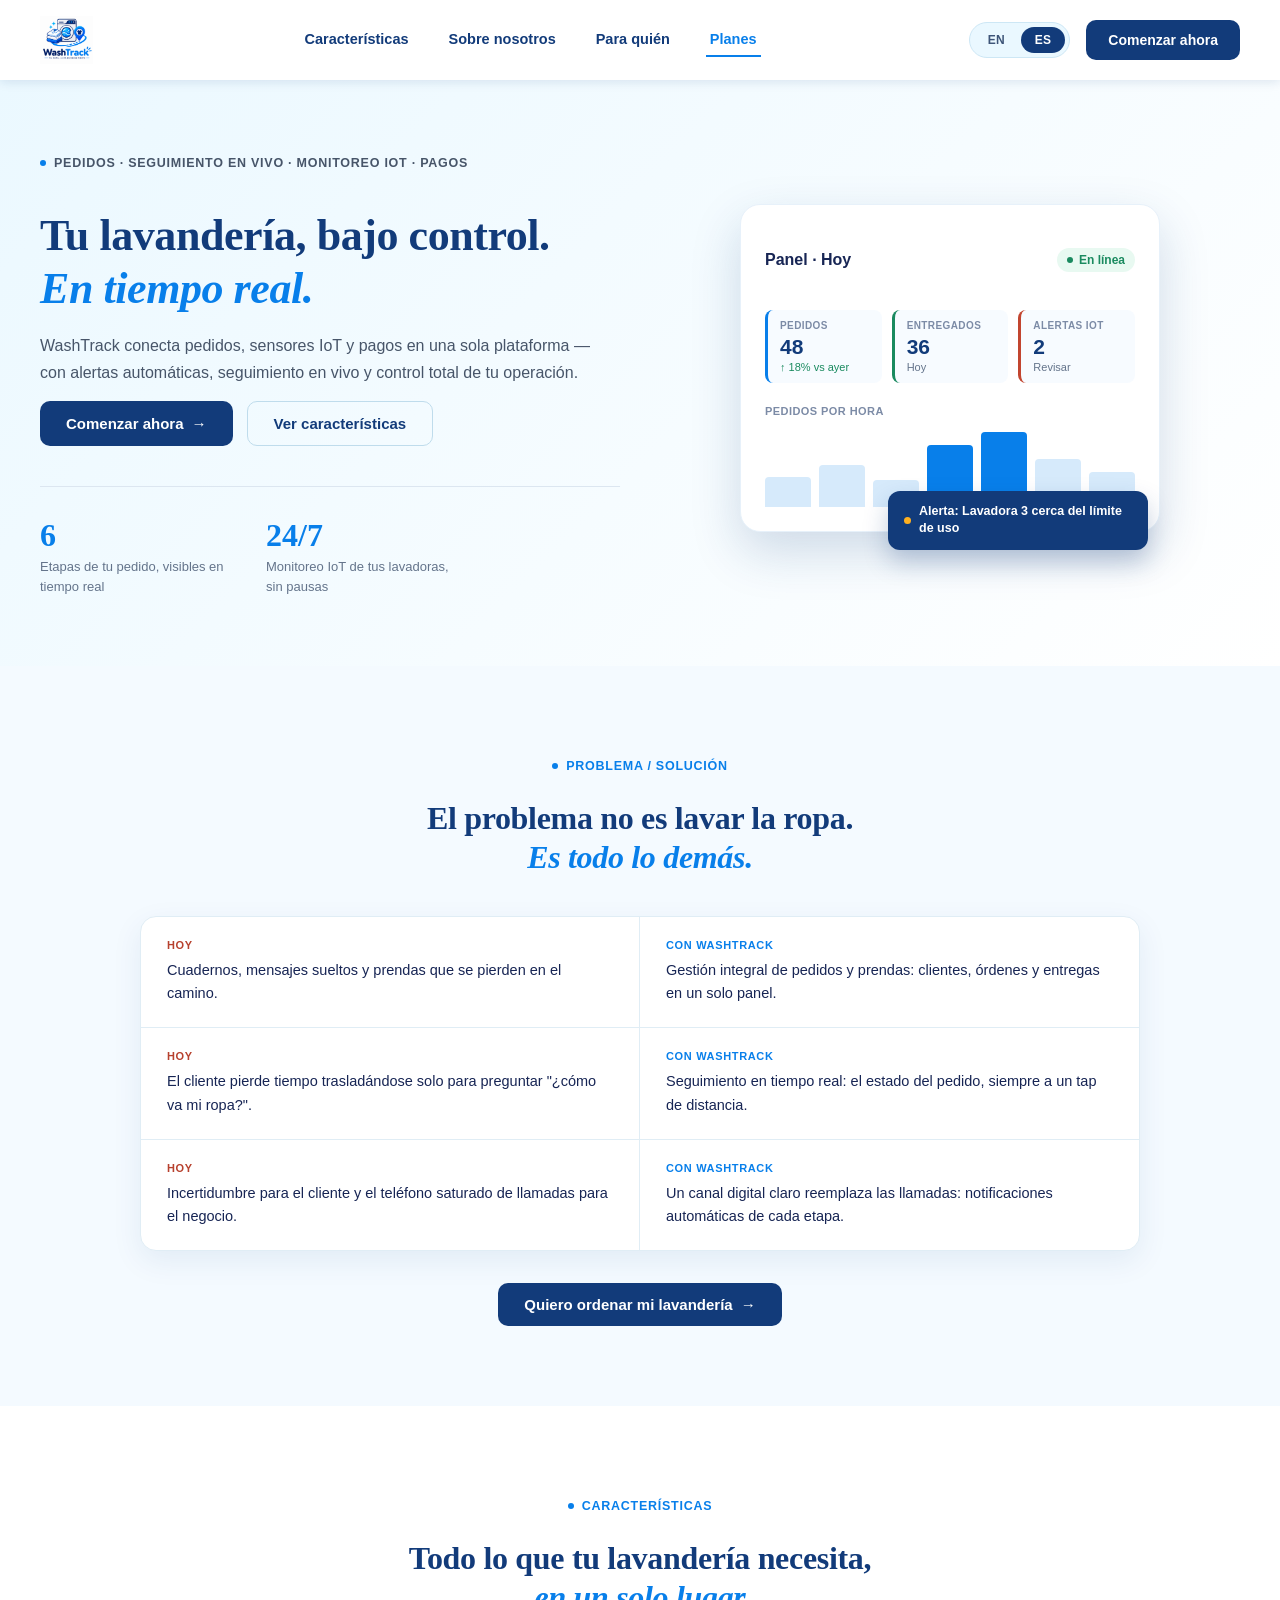
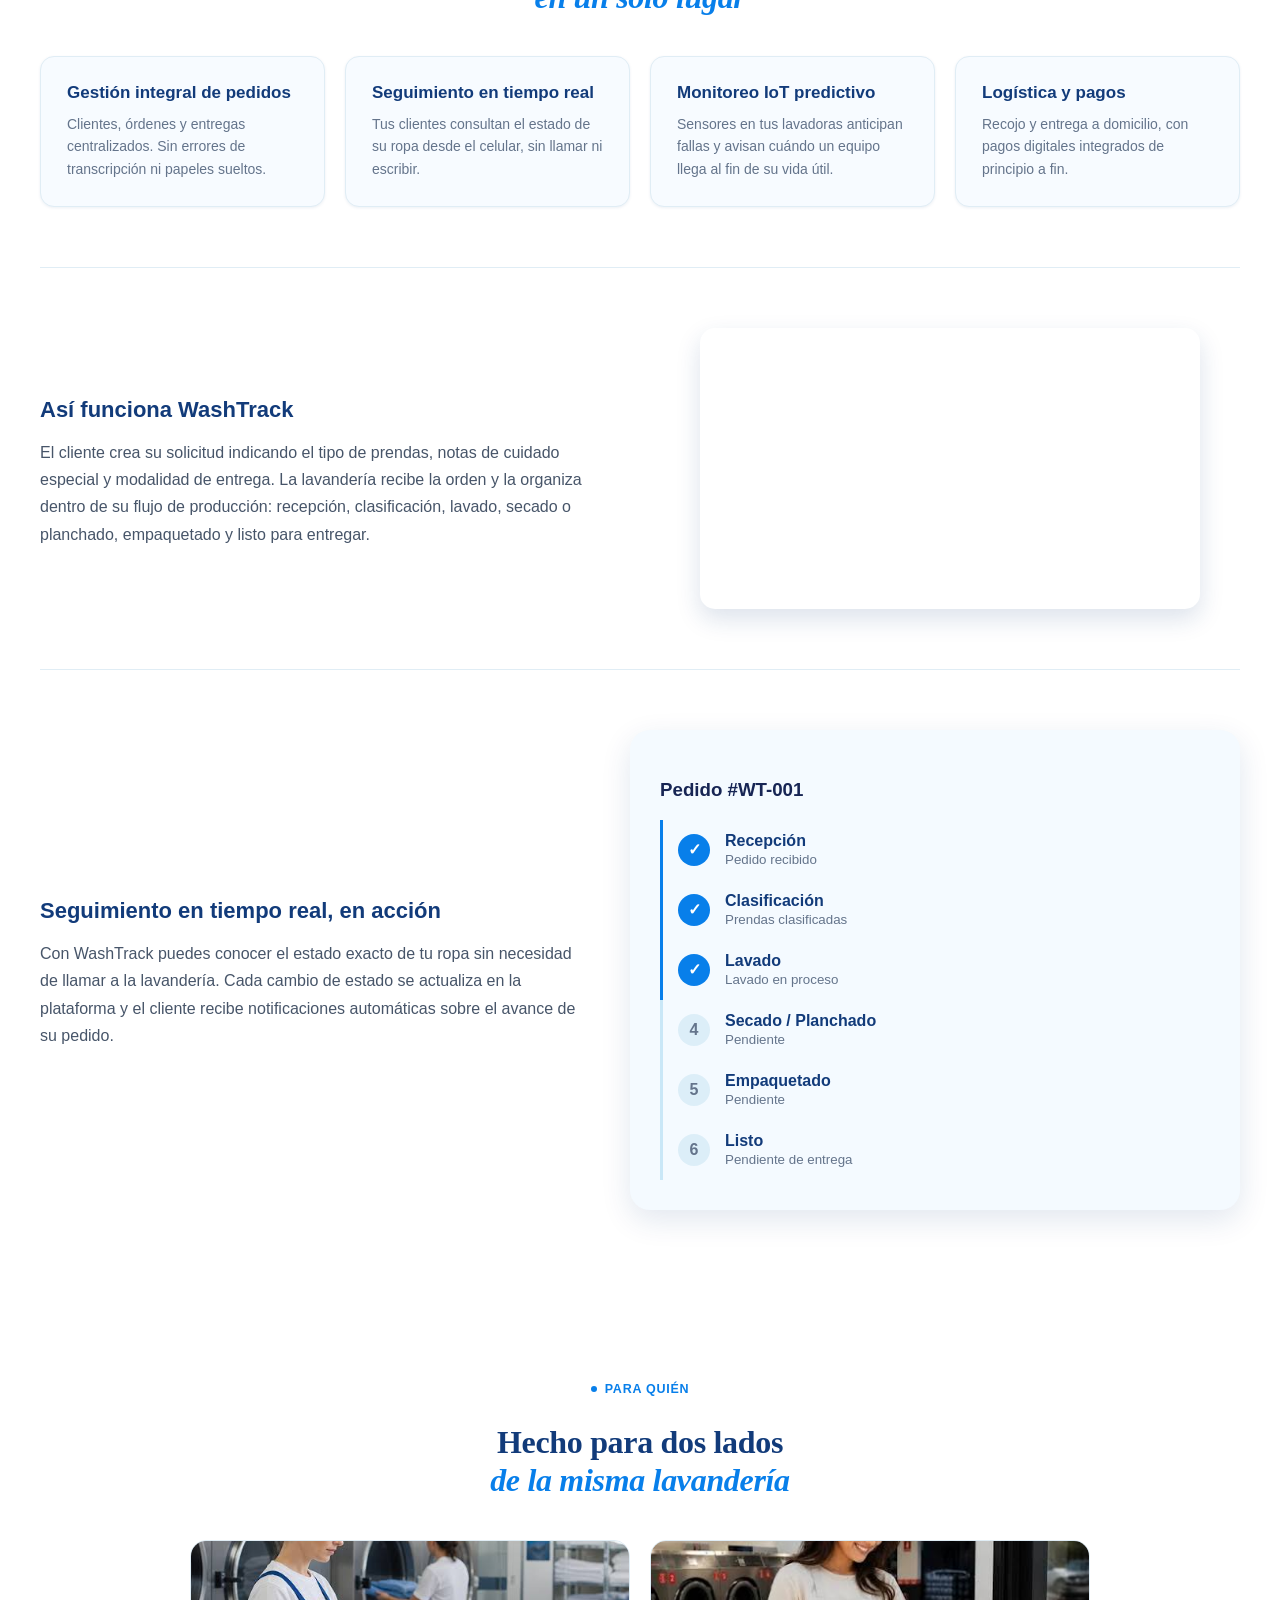
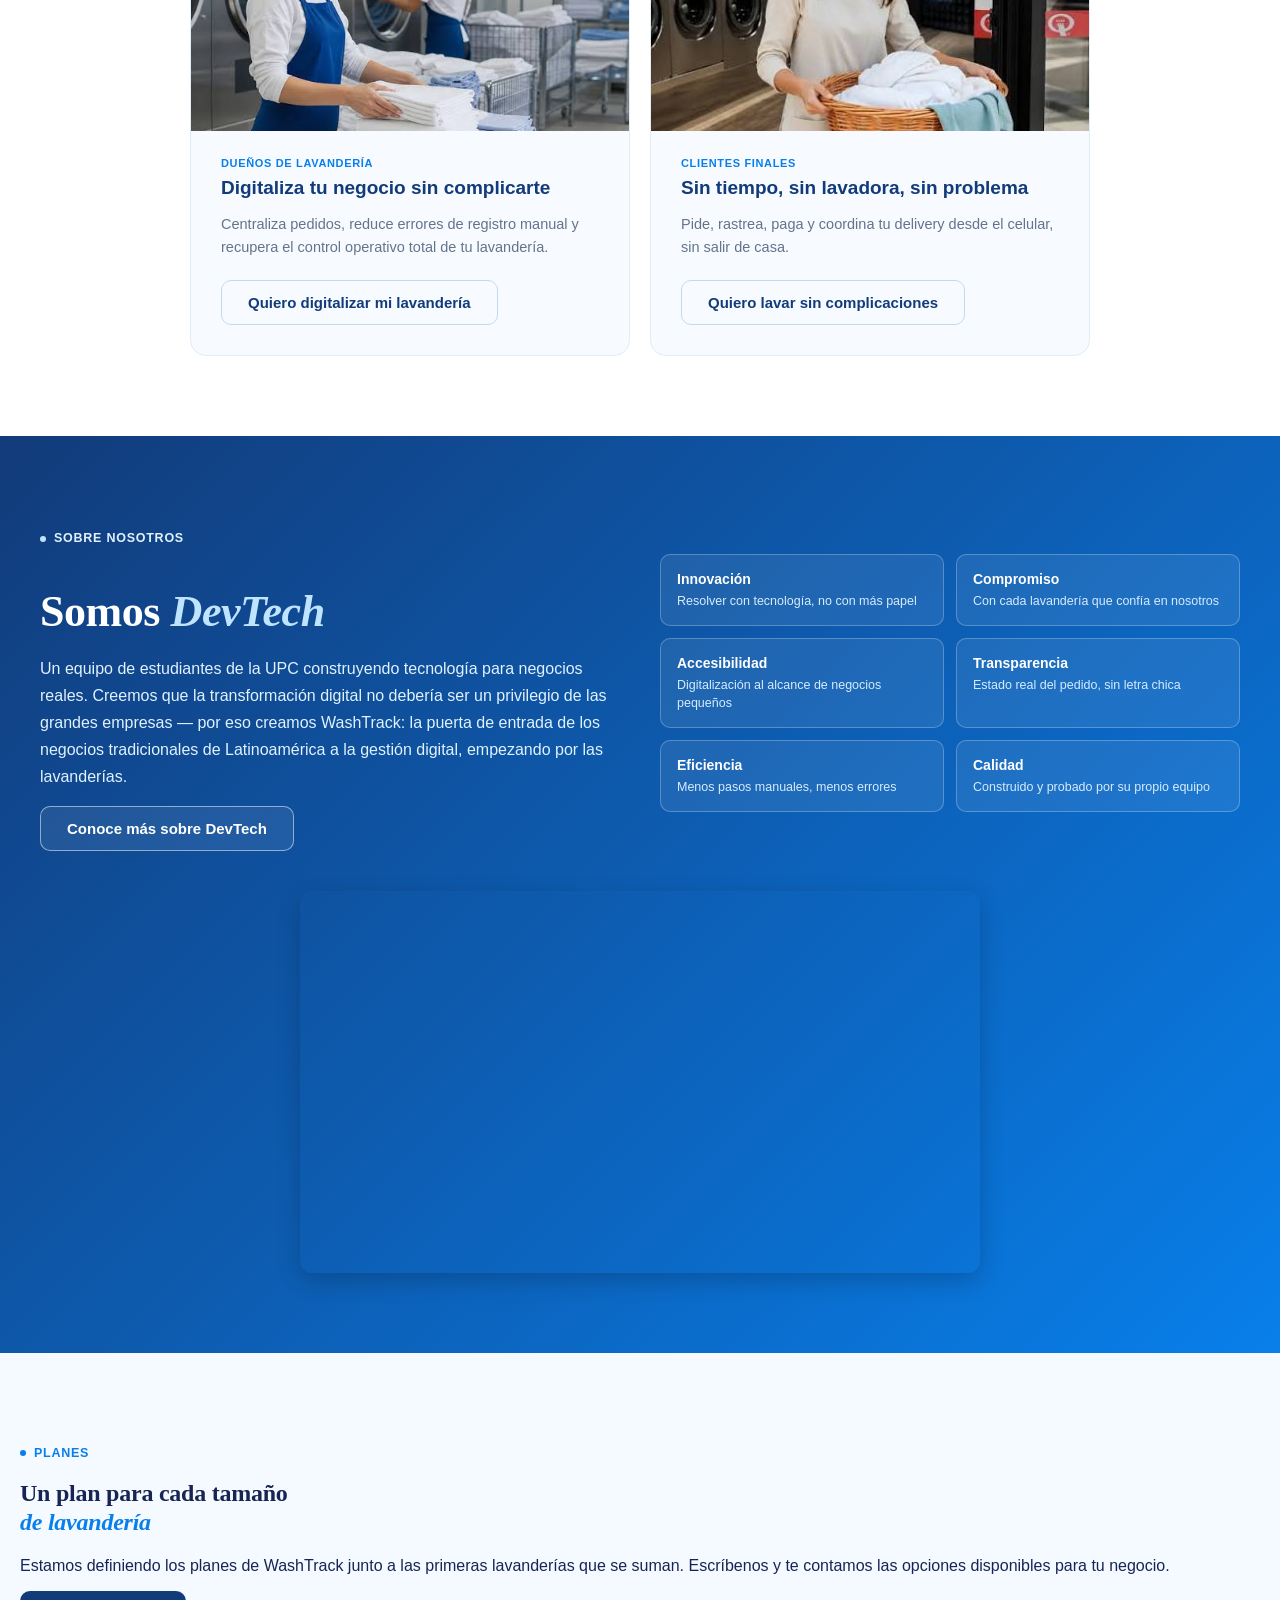
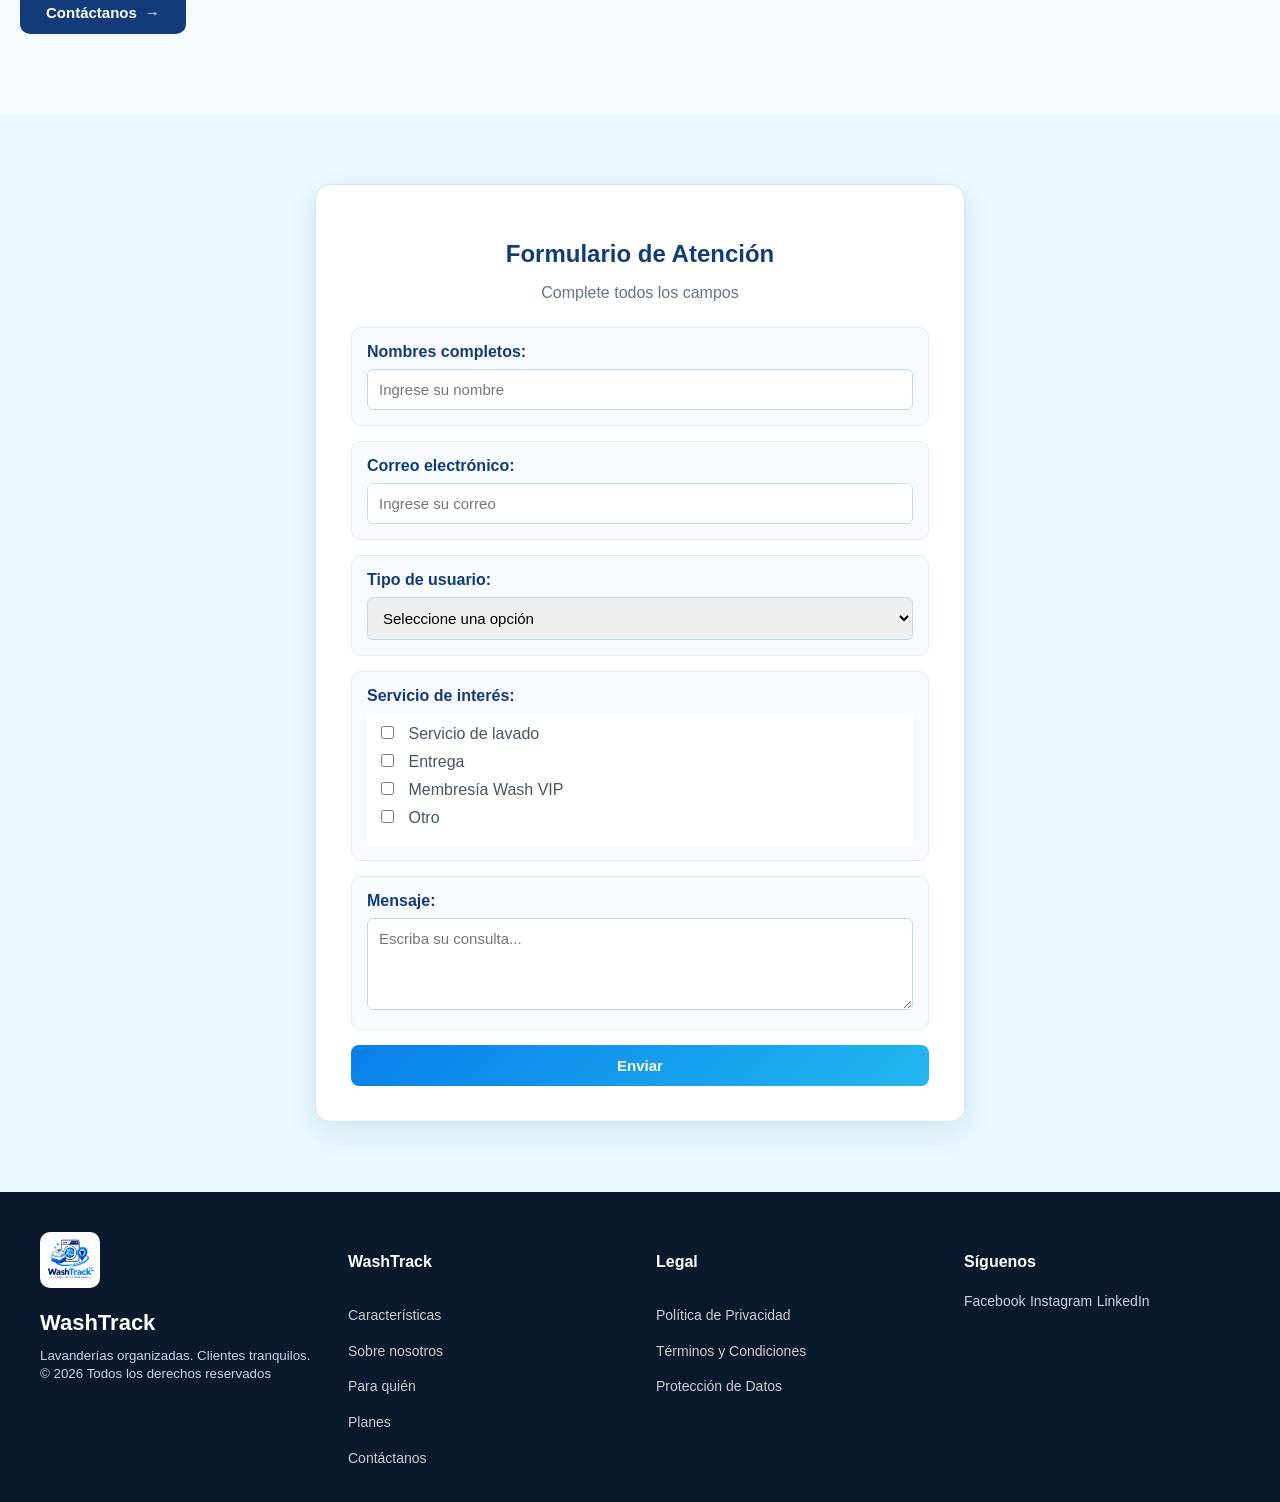
==== commit 4233492b: "chore(release): v1.2.0" ====
--- a/index.html
+++ b/index.html
@@ -1,841 +1,789 @@
 <!DOCTYPE html>
-<html lang="en-US">
+<html lang="es">
 
 <head>
     <meta charset="UTF-8" />
     <meta name="viewport" content="width=device-width, initial-scale=1.0" />
     <meta http-equiv="X-UA-Compatible" content="ie=edge" />
 
-    <!-- SEO Tags & Meta Tags (Report 4.2.3) -->
-    <title data-i18n="meta.title">WashTrack - Smart Management and IoT Monitoring for Laundries</title>
-    <meta name="description" data-i18n-attr="content:meta.description"
-        content="WashTrack connects orders, IoT sensors, and payments in a single platform. Digitize your traditional laundry with automatic alerts, live tracking, and full control of your operation." />
-    <meta name="keywords" data-i18n-attr="content:meta.keywords"
-        content="digital laundry, laundry management, IoT monitoring, real-time tracking, laundry software, home pickup, WashTrack" />
-    <meta name="author" content="DevTech Team" />
-    <meta name="robots" content="index, follow" />
-    <meta name="theme-color" content="#123B7A" />
-    <link rel="canonical" href="https://1asi0730-2620-16129-g2-devtech.github.io/DevTech-LandingPage-16129-G2/" />
-    <link rel="icon" type="image/png" href="img/logo1.png" />
-
-    <!-- Open Graph / social sharing -->
-    <meta property="og:type" content="website" />
-    <meta property="og:site_name" content="WashTrack" />
-    <meta property="og:locale" content="en_US" />
-    <meta property="og:locale:alternate" content="es_419" />
-    <meta property="og:title" data-i18n-attr="content:meta.title"
-        content="WashTrack - Smart Management and IoT Monitoring for Laundries" />
-    <meta property="og:description" data-i18n-attr="content:meta.description"
-        content="WashTrack connects orders, IoT sensors, and payments in a single platform. Digitize your traditional laundry with automatic alerts, live tracking, and full control of your operation." />
-    <meta property="og:url" content="https://1asi0730-2620-16129-g2-devtech.github.io/DevTech-LandingPage-16129-G2/" />
-    <meta property="og:image" content="https://1asi0730-2620-16129-g2-devtech.github.io/DevTech-LandingPage-16129-G2/img/logo1.png" />
-    <meta name="twitter:card" content="summary" />
-
-    <!-- Fonts (Style Guide: Poppins + Playfair Display) and Material Symbols icons -->
+    <title>WashTrack</title>
+
     <link rel="preconnect" href="https://fonts.googleapis.com" />
     <link rel="preconnect" href="https://fonts.gstatic.com" crossorigin />
-    <link rel="stylesheet"
-        href="https://fonts.googleapis.com/css2?family=Playfair+Display:ital,wght@0,600;0,700;1,500;1,600&family=Poppins:wght@400;500;600;700&display=swap" />
-    <link rel="stylesheet"
-        href="https://fonts.googleapis.com/css2?family=Material+Symbols+Outlined:opsz,wght,FILL,GRAD@24,400,0,0&display=block" />
+    <link rel="stylesheet" href="https://fonts.googleapis.com/css2?family=Fraunces:ital,wght@0,500;0,600;1,500;1,600&display=swap" />
 
     <link rel="stylesheet" href="styles.css" />
     <link rel="stylesheet" href="Pie.css" />
     <link rel="stylesheet" href="menu_toggle.css" />
-
-    <script type="application/ld+json">
-    {
-        "@context": "https://schema.org",
-        "@type": "SoftwareApplication",
-        "name": "WashTrack",
-        "applicationCategory": "BusinessApplication",
-        "operatingSystem": "Web",
-        "url": "https://1asi0730-2620-16129-g2-devtech.github.io/DevTech-LandingPage-16129-G2/",
-        "author": { "@type": "Organization", "name": "DevTech" },
-        "offers": [
-            { "@type": "Offer", "name": "Free", "price": "0", "priceCurrency": "PEN" },
-            { "@type": "Offer", "name": "Basic", "price": "49", "priceCurrency": "PEN" },
-            { "@type": "Offer", "name": "Premium", "price": "99", "priceCurrency": "PEN" }
-        ]
-    }
-    </script>
+    <link rel="stylesheet" href="login.css" />
 </head>
 
 <body>
 
-    <a class="skip-link" href="#main-content" data-i18n="a11y.skip">Skip to main content</a>
-
-    <header class="topheader">
-
-        <a href="#home" class="logo" data-i18n-attr="aria-label:nav.home" aria-label="WashTrack home">
-            <img height="48" src="img/logo1.png" alt="WashTrack logo" data-i18n-attr="alt:nav.logoAlt" />
+    <nav class="topheader">
+
+        <a href="#inicio" class="logo">
+            <img height="48" src="img/logo1.png" alt="Logo WashTrack" />
         </a>
 
-        <!-- Hamburger button (mobile) -->
-        <button type="button" class="menu-toggle" aria-label="Open menu" aria-expanded="false"
-            aria-controls="primary-navigation">
-            <span class="material-symbols-outlined" aria-hidden="true">menu</span>
+        <!-- BOTÓN HAMBURGUESA -->
+
+        <button class="menu-toggle" aria-label="Abrir menú" data-en-aria-label="Open menu" aria-expanded="false">
+            &#9776;
         </button>
 
-        <div class="nav-collapse" id="primary-navigation">
-
-            <nav aria-label="Main navigation" data-i18n-attr="aria-label:nav.label">
-                <ul class="Menu-Horizontal">
-                    <li><a href="#features" data-i18n="nav.features">Features</a></li>
-                    <li><a href="#for-whom" data-i18n="nav.forWhom">Who it is for</a></li>
-                    <li><a href="#about-us" data-i18n="nav.about">About us</a></li>
-                    <li><a href="#plans" data-i18n="nav.plans">Plans</a></li>
-                </ul>
-            </nav>
+        <div class="nav-collapse">
+
+            <ul class="Menu-Horizontal">
+
+                <li>
+                    <a href="#caracteristicas">Características</a>
+                </li>
+
+                <li>
+                    <a href="#sobre-nosotros">Sobre nosotros</a>
+                </li>
+
+                <li>
+                    <a href="#para-quien">Para quién</a>
+                </li>
+
+                <li>
+                    <a href="#planes">Planes</a>
+                </li>
+
+            </ul>
 
             <div class="nav-actions">
 
-                <div class="lang-switch" role="group" aria-label="Select language"
-                    data-i18n-attr="aria-label:nav.language">
-                    <button type="button" class="lang-option active" data-lang="en" lang="en"
-                        aria-pressed="true">EN</button>
-                    <button type="button" class="lang-option" data-lang="es" lang="es"
-                        aria-pressed="false">ES</button>
-                </div>
-
-                <!-- CTA to the Web Application (login view) -->
-                <a href="https://washtrack-eb717.web.app/login" class="btn-login-header" data-i18n="nav.login">Log in</a>
-
-                <!-- CTA to the Web Application (sign up view) -->
-                <a href="https://washtrack-eb717.web.app/register" class="btn-cta-header"
-                    data-i18n="nav.getStarted">Get started</a>
-
-            </div>
-
-        </div>
-
-    </header>
-
-
-    <main id="main-content" tabindex="-1">
-
-        <!-- ================= HERO ================= -->
-        <section id="home" class="seccion-productos" aria-labelledby="hero-title">
-
-            <div class="div-gral-bca">
-
-                <div class="div-prod-texto">
-
-                    <p class="eyebrow"><span class="dot" aria-hidden="true"></span><span
-                            data-i18n="hero.eyebrow">Orders · Live tracking · IoT monitoring · Payments</span></p>
-
-                    <h1 id="hero-title" class="display-heading">
-                        <span data-i18n="hero.title1">Your laundry business, under control.</span><br><em
-                            data-i18n="hero.title2">In real time.</em>
-                    </h1>
-
-                    <p data-i18n="hero.lead">WashTrack connects orders, IoT sensors, and payments in a single platform —
-                        with automatic alerts, live tracking, and full control of your operation.</p>
-
-                    <div class="hero-cta-row">
-                        <!-- Laundry owner segment: sign up with the free plan in the Web Application -->
-                        <a href="https://washtrack-eb717.web.app/register?role=shift-manager&amp;plan=free"
-                            class="btn-primario"><span data-i18n="hero.ctaPrimary">Start for free</span> <span
-                                class="arrow" aria-hidden="true">→</span></a>
-                        <a href="#features" class="btn-secundario" data-i18n="hero.ctaSecondary">View features</a>
-                    </div>
-
-                    <div class="hero-stats">
-
-                        <div class="stat-item">
-                            <strong>6</strong>
-                            <span data-i18n="hero.stat1">Stages of your order, visible in real time</span>
+                <div class="lang-switch" role="group" aria-label="Seleccionar idioma" data-en-aria-label="Select language">
+                    <button type="button" class="lang-option" data-lang="en">EN</button>
+                    <button type="button" class="lang-option active" data-lang="es" aria-pressed="true">ES</button>
+                </div>
+
+                <!-- Botón del Header actualizado -->
+                <a href="https://washtrack-eb717.web.app/login" target="_blank" rel="noopener noreferrer" class="btn-cta-header">Comenzar ahora</a>
+
+            </div>
+
+        </div>
+
+    </nav>
+
+
+    <section id="inicio" class="seccion-productos">
+
+        <div class="div-gral-bca">
+
+            <div class="div-prod-texto">
+
+                <p class="eyebrow"><span class="dot"></span><span>Pedidos · Seguimiento en vivo · Monitoreo IoT · Pagos</span></p>
+
+                <h2 class="display-heading">
+                    <span>Tu lavandería, bajo control.</span><br><em>En tiempo real.</em>
+                </h2>
+
+                <p>WashTrack conecta pedidos, sensores IoT y pagos en una sola plataforma — con alertas automáticas, seguimiento en vivo y control total de tu operación.</p>
+
+                <div class="hero-cta-row">
+                    <!-- Botón del Hero actualizado -->
+                    <a href="https://washtrack-eb717.web.app/login" target="_blank" rel="noopener noreferrer" class="btn-primario"><span>Comenzar ahora</span> <span class="arrow">→</span></a>
+                    <a href="#caracteristicas" class="btn-secundario">Ver características</a>
+                </div>
+
+                <div class="hero-stats">
+
+                    <div class="stat-item">
+                        <strong>6</strong>
+                        <span>Etapas de tu pedido, visibles en tiempo real</span>
+                    </div>
+
+                    <div class="stat-item">
+                        <strong>24/7</strong>
+                        <span>Monitoreo IoT de tus lavadoras, sin pausas</span>
+                    </div>
+
+                </div>
+
+            </div>
+
+
+            <div class="hero-visual">
+
+              <div class="dashboard-wrap">
+
+                <div class="dashboard-card">
+
+                    <div class="dashboard-head">
+                        <h4>Panel · Hoy</h4>
+                        <span class="badge-online"><span class="dot"></span><span>En línea</span></span>
+                    </div>
+
+                    <div class="dashboard-stats">
+
+                        <div class="dashboard-stat">
+                            <span class="ds-label">Pedidos</span>
+                            <strong>48</strong>
+                            <span class="ds-delta up">↑ 18% vs ayer</span>
                         </div>
 
-                        <div class="stat-item">
-                            <strong>24/7</strong>
-                            <span data-i18n="hero.stat2">IoT monitoring of your washers, around the clock</span>
+                        <div class="dashboard-stat accent-green">
+                            <span class="ds-label">Entregados</span>
+                            <strong>36</strong>
+                            <span class="ds-delta">Hoy</span>
                         </div>
 
-                    </div>
-
-                </div>
-
-
-                <div class="hero-visual">
-
-                    <div class="dashboard-wrap" role="img" data-i18n-attr="aria-label:hero.dashboardLabel"
-                        aria-label="Preview of the WashTrack dashboard: 48 orders and 36 deliveries today, 2 IoT alerts, and a warning that washer 3 is near its usage limit.">
-
-                        <div class="dashboard-card">
-
-                            <div class="dashboard-head">
-                                <p class="dashboard-title" data-i18n="dash.title">Dashboard · Today</p>
-                                <span class="badge-online"><span class="dot"></span><span
-                                        data-i18n="dash.online">Online</span></span>
-                            </div>
-
-                            <div class="dashboard-stats">
-
-                                <div class="dashboard-stat">
-                                    <span class="ds-label" data-i18n="dash.orders">Orders</span>
-                                    <strong>48</strong>
-                                    <span class="ds-delta up" data-i18n="dash.ordersDelta">↑ 18% vs yesterday</span>
-                                </div>
-
-                                <div class="dashboard-stat accent-green">
-                                    <span class="ds-label" data-i18n="dash.delivered">Delivered</span>
-                                    <strong>36</strong>
-                                    <span class="ds-delta" data-i18n="dash.today">Today</span>
-                                </div>
-
-                                <div class="dashboard-stat accent-red">
-                                    <span class="ds-label" data-i18n="dash.iotAlerts">IoT alerts</span>
-                                    <strong>2</strong>
-                                    <span class="ds-delta" data-i18n="dash.review">Review</span>
-                                </div>
-
-                            </div>
-
-                            <div class="dashboard-chart">
-                                <span class="dc-label" data-i18n="dash.ordersByHour">Orders by hour</span>
-                                <div class="dc-bars">
-                                    <span style="--h:38%"></span>
-                                    <span style="--h:52%"></span>
-                                    <span style="--h:34%"></span>
-                                    <span class="peak" style="--h:78%"></span>
-                                    <span class="peak" style="--h:94%"></span>
-                                    <span style="--h:60%"></span>
-                                    <span style="--h:44%"></span>
-                                </div>
-                            </div>
-
+                        <div class="dashboard-stat accent-red">
+                            <span class="ds-label">Alertas IoT</span>
+                            <strong>2</strong>
+                            <span class="ds-delta">Revisar</span>
                         </div>
 
-                        <div class="dashboard-toast">
-                            <span class="dot"></span>
-                            <span data-i18n="dash.toast">Alert: Washer 3 is near its usage limit</span>
+                    </div>
+
+                    <div class="dashboard-chart">
+                        <span class="dc-label">Pedidos por hora</span>
+                        <div class="dc-bars">
+                            <span style="--h:38%"></span>
+                            <span style="--h:52%"></span>
+                            <span style="--h:34%"></span>
+                            <span class="peak" style="--h:78%"></span>
+                            <span class="peak" style="--h:94%"></span>
+                            <span style="--h:60%"></span>
+                            <span style="--h:44%"></span>
                         </div>
-
-                    </div>
-
-                </div>
-
-            </div>
-
-        </section>
-
-
-        <!-- ================= PROBLEM / SOLUTION ================= -->
-        <section id="problem" class="seccion-problema" aria-labelledby="problem-title">
-
-            <div class="problema-cabecera">
-                <p class="eyebrow"><span class="dot" aria-hidden="true"></span><span
-                        data-i18n="problem.eyebrow">Problem / Solution</span></p>
-                <h2 id="problem-title" class="display-heading"><span data-i18n="problem.title1">The problem is not
-                        washing clothes.</span><br><em data-i18n="problem.title2">It is everything else.</em></h2>
-            </div>
-
-            <div class="problema-tabla">
-
-                <div class="problema-fila">
-                    <div class="problema-col problema">
-                        <span class="tag-hoy" data-i18n="problem.today">Today</span>
-                        <p data-i18n="problem.p1">Notebooks, scattered messages, and clothes that get lost along the way.</p>
-                    </div>
-                    <div class="problema-col solucion">
-                        <span class="tag-solucion" data-i18n="problem.with">With WashTrack</span>
-                        <p data-i18n="problem.s1">Complete order and garment management: customers, orders, and
-                            deliveries in one panel.</p>
-                    </div>
-                </div>
-
-                <div class="problema-fila">
-                    <div class="problema-col problema">
-                        <span class="tag-hoy" data-i18n="problem.today">Today</span>
-                        <p data-i18n="problem.p2">Customers waste time traveling just to ask "how is my laundry going?".</p>
-                    </div>
-                    <div class="problema-col solucion">
-                        <span class="tag-solucion" data-i18n="problem.with">With WashTrack</span>
-                        <p data-i18n="problem.s2">Real-time tracking: order status, always one tap away.</p>
-                    </div>
-                </div>
-
-                <div class="problema-fila">
-                    <div class="problema-col problema">
-                        <span class="tag-hoy" data-i18n="problem.today">Today</span>
-                        <p data-i18n="problem.p3">Uncertainty for the customer and a phone line jammed with calls for the
-                            business.</p>
-                    </div>
-                    <div class="problema-col solucion">
-                        <span class="tag-solucion" data-i18n="problem.with">With WashTrack</span>
-                        <p data-i18n="problem.s3">A clear digital channel replaces phone calls: automatic notifications
-                            for every stage.</p>
-                    </div>
-                </div>
-
-            </div>
-
-            <div class="problema-cta">
-                <!-- Laundry owner segment -> sign up view in the Web Application -->
-                <a href="https://washtrack-eb717.web.app/register?role=shift-manager" class="btn-primario"><span
-                        data-i18n="problem.cta">I want to organize my laundry business</span> <span class="arrow"
-                        aria-hidden="true">→</span></a>
-            </div>
-
-        </section>
-
-
-        <!-- ================= FEATURES ================= -->
-        <section id="features" class="seccion-caracteristicas" aria-labelledby="features-title">
-
-            <div class="caracteristicas-cabecera">
-                <p class="eyebrow"><span class="dot" aria-hidden="true"></span><span
-                        data-i18n="features.eyebrow">Features</span></p>
-                <h2 id="features-title" class="display-heading"><span data-i18n="features.title1">Everything your
-                        laundry business needs,</span><br><em data-i18n="features.title2">in one place</em></h2>
-            </div>
-
-            <ul class="caracteristicas-grid">
-
-                <li class="caracteristica-card">
-                    <span class="feature-icon material-symbols-outlined" aria-hidden="true">assignment</span>
-                    <h3 data-i18n="features.f1Title">Complete order management</h3>
-                    <p data-i18n="features.f1Text">Customers, orders, and deliveries centralized. No transcription
-                        errors, no loose papers.</p>
-                </li>
-
-                <li class="caracteristica-card">
-                    <span class="feature-icon material-symbols-outlined" aria-hidden="true">location_on</span>
-                    <h3 data-i18n="features.f2Title">Real-time tracking</h3>
-                    <p data-i18n="features.f2Text">Your customers check their laundry status from their phone, no calls
-                        or messages needed.</p>
-                </li>
-
-                <li class="caracteristica-card">
-                    <span class="feature-icon material-symbols-outlined" aria-hidden="true">sensors</span>
-                    <h3 data-i18n="features.f3Title">Predictive IoT monitoring</h3>
-                    <p data-i18n="features.f3Text">Sensors in your washers anticipate failures and warn you when a
-                        machine reaches the end of its useful life.</p>
-                </li>
-
-                <li class="caracteristica-card">
-                    <span class="feature-icon material-symbols-outlined" aria-hidden="true">local_shipping</span>
-                    <h3 data-i18n="features.f4Title">Logistics and payments</h3>
-                    <p data-i18n="features.f4Text">Pickup and home delivery, with digital payments integrated from start
-                        to finish.</p>
-                </li>
-
-            </ul>
-
-
-            <div class="div-gral-bca caracteristicas-demo">
-
-                <div class="div-prod-texto">
-                    <h3 data-i18n="features.howTitle">How WashTrack works</h3>
-                    <p data-i18n="features.howText">The customer creates a request specifying the type of garments,
-                        special care notes, and delivery method. The laundry receives the order and organizes it within
-                        its production flow: reception, sorting, washing, drying or ironing, packaging, and ready for
-                        delivery.</p>
-                </div>
-
-                <!-- Video About-the-Product -->
-                <div class="div-bca-video">
-                    <iframe width="560" height="315" loading="lazy"
-                        src="https://www.youtube-nocookie.com/embed/zWg_AXkYAc4"
-                        title="WashTrack - About the Product video" data-i18n-attr="title:features.videoTitle"
-                        allow="accelerometer; autoplay; clipboard-write; encrypted-media; gyroscope; picture-in-picture; web-share"
-                        referrerpolicy="strict-origin-when-cross-origin" allowfullscreen></iframe>
-                </div>
-
-            </div>
-
-
-            <div class="div-gral-bca caracteristicas-demo">
-
-                <div class="div-prod-texto">
-                    <h3 data-i18n="features.trackTitle">Real-time tracking in action</h3>
-                    <p data-i18n="features.trackText">With WashTrack you can know the exact status of your laundry
-                        without calling the shop. Every status change updates on the platform, and the customer gets
-                        automatic notifications on their order's progress.</p>
-                </div>
-
-                <div class="tracking-demo">
-
-                    <h4 id="tracking-order" data-i18n="track.order">Order #WT-001</h4>
-
-                    <ol class="tracking-steps" aria-labelledby="tracking-order">
-
-                        <li class="estado-pedido activo">
-                            <span aria-hidden="true">✓</span>
-                            <div>
-                                <strong data-i18n="track.s1">Received</strong>
-                                <small data-i18n="track.s1Status">Order received</small>
-                            </div>
+                    </div>
+
+                </div>
+
+                <div class="dashboard-toast">
+                    <span class="dot"></span>
+                    <span>Alerta: Lavadora 3 cerca del límite de uso</span>
+                </div>
+
+              </div>
+
+            </div>
+
+        </div>
+
+    </section>
+
+
+    <section id="problema" class="seccion-problema">
+
+        <div class="problema-cabecera">
+            <p class="eyebrow"><span class="dot"></span><span>Problema / Solución</span></p>
+            <h2 class="display-heading"><span>El problema no es lavar la ropa.</span><br><em>Es todo lo demás.</em></h2>
+        </div>
+
+        <div class="problema-tabla">
+
+            <div class="problema-fila">
+                <div class="problema-col problema">
+                    <span class="tag-hoy">Hoy</span>
+                    <p>Cuadernos, mensajes sueltos y prendas que se pierden en el camino.</p>
+                </div>
+                <div class="problema-col solucion">
+                    <span class="tag-solucion">Con WashTrack</span>
+                    <p>Gestión integral de pedidos y prendas: clientes, órdenes y entregas en un solo panel.</p>
+                </div>
+            </div>
+
+            <div class="problema-fila">
+                <div class="problema-col problema">
+                    <span class="tag-hoy">Hoy</span>
+                    <p>El cliente pierde tiempo trasladándose solo para preguntar "¿cómo va mi ropa?".</p>
+                </div>
+                <div class="problema-col solucion">
+                    <span class="tag-solucion">Con WashTrack</span>
+                    <p>Seguimiento en tiempo real: el estado del pedido, siempre a un tap de distancia.</p>
+                </div>
+            </div>
+
+            <div class="problema-fila">
+                <div class="problema-col problema">
+                    <span class="tag-hoy">Hoy</span>
+                    <p>Incertidumbre para el cliente y el teléfono saturado de llamadas para el negocio.</p>
+                </div>
+                <div class="problema-col solucion">
+                    <span class="tag-solucion">Con WashTrack</span>
+                    <p>Un canal digital claro reemplaza las llamadas: notificaciones automáticas de cada etapa.</p>
+                </div>
+            </div>
+
+        </div>
+
+        <div class="problema-cta">
+            <a href="#contacto" class="btn-primario"><span>Quiero ordenar mi lavandería</span> <span class="arrow">→</span></a>
+        </div>
+
+    </section>
+
+
+    <section id="caracteristicas" class="seccion-caracteristicas">
+
+        <div class="caracteristicas-cabecera">
+            <p class="eyebrow"><span class="dot"></span><span>Características</span></p>
+            <h2 class="display-heading"><span>Todo lo que tu lavandería necesita,</span><br><em>en un solo lugar</em></h2>
+        </div>
+
+        <div class="caracteristicas-grid">
+
+            <div class="caracteristica-card">
+                <h3>Gestión integral de pedidos</h3>
+                <p>Clientes, órdenes y entregas centralizados. Sin errores de transcripción ni papeles sueltos.</p>
+            </div>
+
+            <div class="caracteristica-card">
+                <h3>Seguimiento en tiempo real</h3>
+                <p>Tus clientes consultan el estado de su ropa desde el celular, sin llamar ni escribir.</p>
+            </div>
+
+            <div class="caracteristica-card">
+                <h3>Monitoreo IoT predictivo</h3>
+                <p>Sensores en tus lavadoras anticipan fallas y avisan cuándo un equipo llega al fin de su vida útil.</p>
+            </div>
+
+            <div class="caracteristica-card">
+                <h3>Logística y pagos</h3>
+                <p>Recojo y entrega a domicilio, con pagos digitales integrados de principio a fin.</p>
+            </div>
+
+        </div>
+
+
+        <div class="div-gral-bca caracteristicas-demo">
+
+            <div class="div-prod-texto">
+
+                <h3>
+                    Así funciona WashTrack
+                </h3>
+
+                <p>
+                    El cliente crea su solicitud indicando el tipo de
+                    prendas, notas de cuidado especial y modalidad de
+                    entrega. La lavandería recibe la orden y la organiza
+                    dentro de su flujo de producción: recepción,
+                    clasificación, lavado, secado o planchado, empaquetado
+                    y listo para entregar.
+                </p>
+
+            </div>
+
+
+            <div class="div-bca-video">
+
+                <iframe width="560" height="315" src="https://www.youtube.com/embed/zWg_AXkYAc4?si=WuTnmAwXHIqe9fB9" title="YouTube video player" frameborder="0" allow="accelerometer; autoplay; clipboard-write; encrypted-media; gyroscope; picture-in-picture; web-share" referrerpolicy="strict-origin-when-cross-origin" allowfullscreen></iframe>
+
+            </div>
+
+        </div>
+
+
+        <div class="div-gral-bca caracteristicas-demo">
+
+            <div class="div-prod-texto">
+
+                <h3>
+                    Seguimiento en tiempo real, en acción
+                </h3>
+
+                <p>
+                    Con WashTrack puedes conocer el estado exacto de
+                    tu ropa sin necesidad de llamar a la lavandería.
+                    Cada cambio de estado se actualiza en la plataforma
+                    y el cliente recibe notificaciones automáticas sobre
+                    el avance de su pedido.
+                </p>
+
+            </div>
+
+
+            <div class="tracking-demo">
+
+                <h3>
+                    Pedido #WT-001
+                </h3>
+
+                <div class="estado-pedido activo">
+                    <span>✓</span>
+                    <div>
+                        <strong>Recepción</strong>
+                        <small>Pedido recibido</small>
+                    </div>
+                </div>
+
+                <div class="estado-pedido activo">
+                    <span>✓</span>
+                    <div>
+                        <strong>Clasificación</strong>
+                        <small>Prendas clasificadas</small>
+                    </div>
+                </div>
+
+                <div class="estado-pedido activo">
+                    <span>✓</span>
+                    <div>
+                        <strong>Lavado</strong>
+                        <small>Lavado en proceso</small>
+                    </div>
+                </div>
+
+                <div class="estado-pedido">
+                    <span>4</span>
+                    <div>
+                        <strong>Secado / Planchado</strong>
+                        <small>Pendiente</small>
+                    </div>
+                </div>
+
+                <div class="estado-pedido">
+                    <span>5</span>
+                    <div>
+                        <strong>Empaquetado</strong>
+                        <small>Pendiente</small>
+                    </div>
+                </div>
+
+                <div class="estado-pedido">
+                    <span>6</span>
+                    <div>
+                        <strong>Listo</strong>
+                        <small>Pendiente de entrega</small>
+                    </div>
+                </div>
+
+            </div>
+
+        </div>
+
+    </section>
+
+
+
+    <section id="para-quien" class="seccion-para-quien">
+
+        <div class="para-quien-cabecera">
+            <p class="eyebrow"><span class="dot"></span><span>Para quién</span></p>
+            <h2 class="display-heading"><span>Hecho para dos lados</span><br><em>de la misma lavandería</em></h2>
+        </div>
+
+        <div class="quien-grid">
+
+            <div class="quien-card">
+                <img class="quien-img" src="img/imagenlavanderia1.jpg" alt="Personal de lavandería organizando pedidos" />
+                <div class="quien-card-body">
+                    <span class="tag-solucion">Dueños de lavandería</span>
+                    <h3>Digitaliza tu negocio sin complicarte</h3>
+                    <p>Centraliza pedidos, reduce errores de registro manual y recupera el control operativo total de tu lavandería.</p>
+                    <a href="#contacto" class="btn-secundario">Quiero digitalizar mi lavandería</a>
+                </div>
+            </div>
+
+            <div class="quien-card">
+                <img class="quien-img" src="img/img2.jpg" alt="Cliente llevando su cesta de ropa a la lavandería" />
+                <div class="quien-card-body">
+                    <span class="tag-solucion">Clientes finales</span>
+                    <h3>Sin tiempo, sin lavadora, sin problema</h3>
+                    <p>Pide, rastrea, paga y coordina tu delivery desde el celular, sin salir de casa.</p>
+                    <a href="#contacto" class="btn-secundario">Quiero lavar sin complicaciones</a>
+                </div>
+            </div>
+
+        </div>
+
+    </section>
+
+
+    <section id="sobre-nosotros" class="seccion-nosotros">
+
+        <div class="div-gral-bca">
+
+            <div class="div-prod-texto">
+
+                <p class="eyebrow"><span class="dot"></span><span>Sobre nosotros</span></p>
+
+                <h2 class="display-heading">
+                    <span>Somos</span> <em>DevTech</em>
+                </h2>
+
+                <p>
+                    Un equipo de estudiantes de la UPC construyendo
+                    tecnología para negocios reales. Creemos que la
+                    transformación digital no debería ser un privilegio
+                    de las grandes empresas — por eso creamos WashTrack:
+                    la puerta de entrada de los negocios tradicionales de
+                    Latinoamérica a la gestión digital, empezando por las
+                    lavanderías.
+                </p>
+
+                <a href="#contacto" class="btn-secundario">Conoce más sobre DevTech</a>
+
+            </div>
+
+
+            <div class="valores-grid">
+
+                <div class="valor-chip">
+                    <strong>Innovación</strong>
+                    <span>Resolver con tecnología, no con más papel</span>
+                </div>
+
+                <div class="valor-chip">
+                    <strong>Compromiso</strong>
+                    <span>Con cada lavandería que confía en nosotros</span>
+                </div>
+
+                <div class="valor-chip">
+                    <strong>Accesibilidad</strong>
+                    <span>Digitalización al alcance de negocios pequeños</span>
+                </div>
+
+                <div class="valor-chip">
+                    <strong>Transparencia</strong>
+                    <span>Estado real del pedido, sin letra chica</span>
+                </div>
+
+                <div class="valor-chip">
+                    <strong>Eficiencia</strong>
+                    <span>Menos pasos manuales, menos errores</span>
+                </div>
+
+                <div class="valor-chip">
+                    <strong>Calidad</strong>
+                    <span>Construido y probado por su propio equipo</span>
+                </div>
+
+            </div>
+
+        </div>
+
+        <div class="devtech-video-fila">
+            <div class="devtech-video-wrapper">
+                <iframe 
+                    src="https://www.youtube.com/embed/38oUl_CpUz4" 
+                    title="Video about the team (DevTech)" 
+                    frameborder="0" 
+                    allow="accelerometer; autoplay; clipboard-write; encrypted-media; gyroscope; picture-in-picture; web-share" 
+                    referrerpolicy="strict-origin-when-cross-origin" 
+                    allowfullscreen>
+                </iframe>
+            </div>
+        </div>
+
+        
+    </section>
+
+
+    <section id="planes" class="seccion-planes">
+
+        <div class="planes-card">
+
+            <p class="eyebrow"><span class="dot"></span><span>Planes</span></p>
+            <h2 class="display-heading"><span>Un plan para cada tamaño</span><br><em>de lavandería</em></h2>
+            <p>
+                Estamos definiendo los planes de WashTrack junto a las
+                primeras lavanderías que se suman. Escríbenos y te
+                contamos las opciones disponibles para tu negocio.
+            </p>
+
+            <a href="#contacto" class="btn-primario"><span>Contáctanos</span> <span class="arrow">→</span></a>
+
+        </div>
+
+    </section>
+
+
+
+
+    <section id="contacto" class="seccion-formulario">
+
+        <div class="div-cont-formulario">
+
+            <h2>
+                Formulario de Atención 
+            </h2>
+
+            <p>
+                Complete todos los campos
+            </p>
+
+
+            <form id="contactForm" class="formulario">
+
+                <!-- NOMBRE -->
+
+                <div class="campo">
+
+                    <label for="nombre">
+                        Nombres completos:
+                    </label>
+
+                    <input
+                        type="text"
+                        id="nombre"
+                        name="nombre"
+                        placeholder="Ingrese su nombre"
+                        data-en-placeholder="Enter your name"
+                    />
+
+                </div>
+
+
+                <!-- CORREO -->
+
+                <div class="campo">
+
+                    <label for="correo">
+                        Correo electrónico:
+                    </label>
+
+                    <input
+                        type="email"
+                        id="correo"
+                        name="correo"
+                        placeholder="Ingrese su correo"
+                        data-en-placeholder="Enter your email"
+                    />
+
+                </div>
+
+
+                <!-- TIPO DE USUARIO -->
+
+                <div class="campo">
+
+                    <label for="tipo">
+                        Tipo de usuario:
+                    </label>
+
+                    <select id="tipo" name="tipo">
+
+                        <option value="">
+                            Seleccione una opción
+                        </option>
+
+                        <option value="cliente">
+                            Cliente
+                        </option>
+
+                        <option value="lavanderia">
+                            Dueño de lavandería
+                        </option>
+
+                    </select>
+
+                </div>
+
+
+                <!-- SERVICIOS -->
+
+                <div class="campo">
+
+                    <label>
+                        Servicio de interés:
+                    </label>
+
+                    <ul class="lista-checkbox">
+
+                        <li>
+                            <label>
+                                <input
+                                    type="checkbox"
+                                    name="intereses"
+                                    value="lavado"
+                                />
+                                <span>Servicio de lavado</span>
+                            </label>
                         </li>
 
-                        <li class="estado-pedido activo">
-                            <span aria-hidden="true">✓</span>
-                            <div>
-                                <strong data-i18n="track.s2">Sorting</strong>
-                                <small data-i18n="track.s2Status">Clothes sorted</small>
-                            </div>
+                        <li>
+                            <label>
+                                <input
+                                    type="checkbox"
+                                    name="intereses"
+                                    value="entrega"
+                                />
+                                <span>Entrega</span>
+                            </label>
                         </li>
 
-                        <li class="estado-pedido activo" aria-current="step">
-                            <span aria-hidden="true">✓</span>
-                            <div>
-                                <strong data-i18n="track.s3">Washing</strong>
-                                <small data-i18n="track.s3Status">Washing in progress</small>
-                            </div>
+                        <li>
+                            <label>
+                                <input
+                                    type="checkbox"
+                                    name="intereses"
+                                    value="vip"
+                                />
+                                <span>Membresía Wash VIP</span>
+                            </label>
                         </li>
 
-                        <li class="estado-pedido">
-                            <span aria-hidden="true">4</span>
-                            <div>
-                                <strong data-i18n="track.s4">Drying / Ironing</strong>
-                                <small data-i18n="track.pending">Pending</small>
-                            </div>
+                        <li>
+                            <label>
+                                <input
+                                    type="checkbox"
+                                    name="intereses"
+                                    value="otro"
+                                />
+                                <span>Otro</span>
+                            </label>
                         </li>
 
-                        <li class="estado-pedido">
-                            <span aria-hidden="true">5</span>
-                            <div>
-                                <strong data-i18n="track.s5">Packaging</strong>
-                                <small data-i18n="track.pending">Pending</small>
-                            </div>
-                        </li>
-
-                        <li class="estado-pedido">
-                            <span aria-hidden="true">6</span>
-                            <div>
-                                <strong data-i18n="track.s6">Ready</strong>
-                                <small data-i18n="track.pendingDelivery">Pending delivery</small>
-                            </div>
-                        </li>
-
-                    </ol>
-
-                </div>
-
-            </div>
-
-        </section>
-
-
-        <!-- ================= WHO IT IS FOR (target segments) ================= -->
-        <section id="for-whom" class="seccion-para-quien" aria-labelledby="for-whom-title">
-
-            <div class="para-quien-cabecera">
-                <p class="eyebrow"><span class="dot" aria-hidden="true"></span><span data-i18n="whom.eyebrow">Who it
-                        is for</span></p>
-                <h2 id="for-whom-title" class="display-heading"><span data-i18n="whom.title1">Made for both
-                        sides</span><br><em data-i18n="whom.title2">of the same laundry business</em></h2>
-            </div>
-
-            <div class="quien-grid">
-
-                <article class="quien-card">
-                    <img class="quien-img" src="img/imagenlavanderia1.jpg" loading="lazy"
-                        alt="Laundry staff organizing customer orders" data-i18n-attr="alt:whom.ownerImgAlt" />
-                    <div class="quien-card-body">
-                        <span class="tag-solucion" data-i18n="whom.ownerTag">Laundry business owners</span>
-                        <h3 data-i18n="whom.ownerTitle">Digitize your business without the hassle</h3>
-                        <p data-i18n="whom.ownerText">Centralize orders, reduce manual record-keeping errors, and regain
-                            full operational control of your laundry business.</p>
-                        <!-- Segment CTA: laundry owner -> sign up as administrator in the Web Application -->
-                        <a href="https://washtrack-eb717.web.app/register?role=shift-manager" class="btn-primario"><span
-                                data-i18n="whom.ownerCta">I want to digitize my laundry business</span> <span
-                                class="arrow" aria-hidden="true">→</span></a>
-                    </div>
-                </article>
-
-                <article class="quien-card">
-                    <img class="quien-img" src="img/img2.jpg" loading="lazy"
-                        alt="Customer carrying a laundry basket to the laundry"
-                        data-i18n-attr="alt:whom.customerImgAlt" />
-                    <div class="quien-card-body">
-                        <span class="tag-solucion" data-i18n="whom.customerTag">End customers</span>
-                        <h3 data-i18n="whom.customerTitle">No time, no washer, no problem</h3>
-                        <p data-i18n="whom.customerText">Order, track, pay, and arrange delivery from your phone, without
-                            leaving home.</p>
-                        <!-- Segment CTA: end customer -> sign up as customer in the Web Application -->
-                        <a href="https://washtrack-eb717.web.app/register?role=customer" class="btn-primario"><span
-                                data-i18n="whom.customerCta">I want hassle-free laundry</span> <span class="arrow"
-                                aria-hidden="true">→</span></a>
-                    </div>
-                </article>
-
-            </div>
-
-            <p class="quien-login">
-                <span data-i18n="whom.loginPrompt">Already have an account?</span>
-                <a href="https://washtrack-eb717.web.app/login" data-i18n="whom.loginLink">Log in to the web app</a>
-            </p>
-
-        </section>
-
-
-        <!-- ================= ABOUT US ================= -->
-        <section id="about-us" class="seccion-nosotros" aria-labelledby="about-title">
-
-            <div class="div-gral-bca">
-
-                <div class="div-prod-texto">
-
-                    <p class="eyebrow"><span class="dot" aria-hidden="true"></span><span
-                            data-i18n="about.eyebrow">About us</span></p>
-
-                    <h2 id="about-title" class="display-heading">
-                        <span data-i18n="about.title1">We are</span> <em>DevTech</em>
-                    </h2>
-
-                    <p data-i18n="about.text">A team of UPC students building technology for real businesses. We believe
-                        digital transformation shouldn't be a privilege of big companies — that's why we created
-                        WashTrack: the entry point for traditional Latin American businesses into digital management,
-                        starting with laundries.</p>
-
-                    <a href="#team" class="btn-secundario" data-i18n="about.cta">Meet the team</a>
-
-                </div>
-
-
-                <ul class="valores-grid">
-
-                    <li class="valor-chip">
-                        <strong data-i18n="about.v1">Innovation</strong>
-                        <span data-i18n="about.v1Text">Solving with technology, not more paperwork</span>
-                    </li>
-
-                    <li class="valor-chip">
-                        <strong data-i18n="about.v2">Commitment</strong>
-                        <span data-i18n="about.v2Text">To every laundry business that trusts us</span>
-                    </li>
-
-                    <li class="valor-chip">
-                        <strong data-i18n="about.v3">Accessibility</strong>
-                        <span data-i18n="about.v3Text">Digitalization within reach of small businesses</span>
-                    </li>
-
-                    <li class="valor-chip">
-                        <strong data-i18n="about.v4">Transparency</strong>
-                        <span data-i18n="about.v4Text">Real order status, no fine print</span>
-                    </li>
-
-                    <li class="valor-chip">
-                        <strong data-i18n="about.v5">Efficiency</strong>
-                        <span data-i18n="about.v5Text">Fewer manual steps, fewer errors</span>
-                    </li>
-
-                    <li class="valor-chip">
-                        <strong data-i18n="about.v6">Quality</strong>
-                        <span data-i18n="about.v6Text">Built and tested by its own team</span>
-                    </li>
-
-                </ul>
-
-            </div>
-
-            <!-- Video About-the-Team -->
-            <div class="devtech-video-fila">
-                <div class="devtech-video-wrapper">
-                    <iframe loading="lazy" src="https://www.youtube-nocookie.com/embed/38oUl_CpUz4"
-                        title="DevTech - About the Team video" data-i18n-attr="title:about.videoTitle"
-                        allow="accelerometer; autoplay; clipboard-write; encrypted-media; gyroscope; picture-in-picture; web-share"
-                        referrerpolicy="strict-origin-when-cross-origin" allowfullscreen>
-                    </iframe>
-                </div>
-            </div>
-
-        </section>
-
-
-        <!-- ================= TEAM ================= -->
-        <section id="team" class="seccion-equipo" aria-labelledby="team-title">
-
-            <div class="equipo-cabecera">
-                <p class="eyebrow"><span class="dot" aria-hidden="true"></span><span data-i18n="team.eyebrow">Our
-                        team</span></p>
-                <h2 id="team-title" class="display-heading"><span data-i18n="team.title1">The people behind</span>
-                    <em data-i18n="team.title2">WashTrack</em></h2>
-                <p data-i18n="team.lead">Five Software Engineering students at UPC who design, build, and test every
-                    part of WashTrack.</p>
-            </div>
-
-            <ul class="equipo-grid">
-
-                <li class="miembro-card">
-                    <img class="miembro-foto" src="img/team/ariana-perez.png" loading="lazy" width="160" height="160"
-                        alt="Photo of Ariana Pérez Vásquez" data-i18n-attr="alt:team.ariana.alt" />
-                    <h3>Ariana Pérez Vásquez</h3>
-                    <p class="miembro-carrera" data-i18n="team.career">Software Engineering · UPC</p>
-                    <p class="miembro-rol" data-i18n="team.ariana.role">UX/UI design, information architecture, and
-                        landing page</p>
-                </li>
-
-                <li class="miembro-card">
-                    <img class="miembro-foto" src="img/team/gabriel-ramirez.jpg" loading="lazy" width="160" height="160"
-                        alt="Photo of Gabriel Ramirez Gutierrez" data-i18n-attr="alt:team.gabriel.alt" />
-                    <h3>Gabriel Ramirez Gutierrez</h3>
-                    <p class="miembro-carrera" data-i18n="team.career">Software Engineering · UPC</p>
-                    <p class="miembro-rol" data-i18n="team.gabriel.role">Feature design and web application development</p>
-                </li>
-
-                <li class="miembro-card">
-                    <img class="miembro-foto" src="img/team/sebastian-sayago.png" loading="lazy" width="160"
-                        height="160" alt="Photo of Sebastián Sayago Vidal" data-i18n-attr="alt:team.sebastian.alt" />
-                    <h3>Sebastián Sayago Vidal</h3>
-                    <p class="miembro-carrera" data-i18n="team.career">Software Engineering · UPC</p>
-                    <p class="miembro-rol" data-i18n="team.sebastian.role">Software architecture, modeling, and
-                        technical documentation</p>
-                </li>
-
-                <li class="miembro-card">
-                    <img class="miembro-foto" src="img/team/adriana-ramos.jpeg" loading="lazy" width="160" height="160"
-                        alt="Photo of Adriana Ramos Fuentes Rivera" data-i18n-attr="alt:team.adriana.alt" />
-                    <h3>Adriana Ramos Fuentes Rivera</h3>
-                    <p class="miembro-carrera" data-i18n="team.career">Software Engineering · UPC</p>
-                    <p class="miembro-rol" data-i18n="team.adriana.role">Backend development with Domain-Driven Design</p>
-                </li>
-
-                <li class="miembro-card">
-                    <img class="miembro-foto" src="img/team/luis-tufino.png" loading="lazy" width="160" height="160"
-                        alt="Photo of Luis Angel Tufiño Argüelles" data-i18n-attr="alt:team.luis.alt" />
-                    <h3>Luis Angel Tufiño Argüelles</h3>
-                    <p class="miembro-carrera" data-i18n="team.career">Software Engineering · UPC</p>
-                    <p class="miembro-rol" data-i18n="team.luis.role">User interface design and user experience</p>
-                </li>
-
-            </ul>
-
-        </section>
-
-
-        <!-- ================= PLANS (subscription model) ================= -->
-        <section id="plans" class="seccion-planes" aria-labelledby="plans-title">
-
-            <div class="planes-cabecera">
-                <p class="eyebrow"><span class="dot" aria-hidden="true"></span><span
-                        data-i18n="plans.eyebrow">Plans</span></p>
-                <h2 id="plans-title" class="display-heading"><span data-i18n="plans.title1">A plan for every
-                        size</span><br><em data-i18n="plans.title2">of laundry business</em></h2>
-                <p data-i18n="plans.lead">Monthly subscriptions for laundries. Start for free and upgrade whenever your
-                    business grows. Your customers use WashTrack at no extra cost.</p>
-            </div>
-
-            <ul class="planes-grid">
-
-                <li class="plan-card">
-                    <h3 class="plan-nombre" data-i18n="plans.free.name">Free</h3>
-                    <p class="plan-precio"><strong>S/ 0</strong><span data-i18n="plans.perMonth">/month</span></p>
-                    <p class="plan-desc" data-i18n="plans.free.desc">For laundries that want to start digitizing their
-                        operation.</p>
-                    <ul class="plan-features">
-                        <li><span class="material-symbols-outlined" aria-hidden="true">check</span><span
-                                data-i18n="plans.free.f1">Customer and order registration</span></li>
-                        <li><span class="material-symbols-outlined" aria-hidden="true">check</span><span
-                                data-i18n="plans.free.f2">Real-time order tracking for your customers</span></li>
-                        <li><span class="material-symbols-outlined" aria-hidden="true">check</span><span
-                                data-i18n="plans.free.f3">Garment and service catalog</span></li>
                     </ul>
-                    <a href="https://washtrack-eb717.web.app/register?role=shift-manager&amp;plan=free"
-                        class="btn-secundario" data-i18n="plans.free.cta">Start for free</a>
-                </li>
-
-                <li class="plan-card destacado">
-                    <span class="plan-badge" data-i18n="plans.popular">Most popular</span>
-                    <h3 class="plan-nombre" data-i18n="plans.basic.name">Basic</h3>
-                    <p class="plan-precio"><strong>S/ 49</strong><span data-i18n="plans.perMonth">/month</span></p>
-                    <p class="plan-desc" data-i18n="plans.basic.desc">For small businesses that need more management and
-                        tracking.</p>
-                    <ul class="plan-features">
-                        <li><span class="material-symbols-outlined" aria-hidden="true">check</span><span
-                                data-i18n="plans.basic.f1">Everything in Free</span></li>
-                        <li><span class="material-symbols-outlined" aria-hidden="true">check</span><span
-                                data-i18n="plans.basic.f2">Automatic status notifications</span></li>
-                        <li><span class="material-symbols-outlined" aria-hidden="true">check</span><span
-                                data-i18n="plans.basic.f3">Pickup and home delivery management</span></li>
-                        <li><span class="material-symbols-outlined" aria-hidden="true">check</span><span
-                                data-i18n="plans.basic.f4">Digital payments</span></li>
-                    </ul>
-                    <a href="https://washtrack-eb717.web.app/register?role=shift-manager&amp;plan=basic"
-                        class="btn-primario" data-i18n="plans.basic.cta">Choose Basic</a>
-                </li>
-
-                <li class="plan-card">
-                    <h3 class="plan-nombre" data-i18n="plans.premium.name">Premium</h3>
-                    <p class="plan-precio"><strong>S/ 99</strong><span data-i18n="plans.perMonth">/month</span></p>
-                    <p class="plan-desc" data-i18n="plans.premium.desc">For laundries with a high volume of orders.</p>
-                    <ul class="plan-features">
-                        <li><span class="material-symbols-outlined" aria-hidden="true">check</span><span
-                                data-i18n="plans.premium.f1">Everything in Basic</span></li>
-                        <li><span class="material-symbols-outlined" aria-hidden="true">check</span><span
-                                data-i18n="plans.premium.f2">Predictive IoT monitoring of your washers</span></li>
-                        <li><span class="material-symbols-outlined" aria-hidden="true">check</span><span
-                                data-i18n="plans.premium.f3">VIP priority orders</span></li>
-                        <li><span class="material-symbols-outlined" aria-hidden="true">check</span><span
-                                data-i18n="plans.premium.f4">Reports and operational metrics</span></li>
-                    </ul>
-                    <a href="https://washtrack-eb717.web.app/register?role=shift-manager&amp;plan=premium"
-                        class="btn-secundario" data-i18n="plans.premium.cta">Choose Premium</a>
-                </li>
-
-            </ul>
-
-            <p class="planes-contacto">
-                <span data-i18n="plans.contactPrompt">Have questions about the plans?</span>
-                <a href="#contact" data-i18n="plans.contactLink">Contact us</a>
-            </p>
-
-        </section>
-
-
-        <!-- ================= CONTACT FORM ================= -->
-        <section id="contact" class="seccion-formulario" aria-labelledby="contact-title">
-
-            <div class="div-cont-formulario">
-
-                <h2 id="contact-title" data-i18n="contact.title">Contact Form</h2>
-
-                <p data-i18n="contact.subtitle">Fields marked with * are required.</p>
-
-                <form id="contactForm" class="formulario" novalidate>
-
-                    <div class="campo">
-                        <label for="nombre">
-                            <span data-i18n="contact.name">Full name</span>
-                            <span class="req" aria-hidden="true">*</span>
-                        </label>
-                        <input type="text" id="nombre" name="nombre" autocomplete="name" required
-                            aria-required="true" aria-describedby="nombre-error" placeholder="Enter your name"
-                            data-i18n-attr="placeholder:contact.namePh" />
-                        <p class="campo-error" id="nombre-error" hidden></p>
-                    </div>
-
-                    <div class="campo">
-                        <label for="correo">
-                            <span data-i18n="contact.email">Email</span>
-                            <span class="req" aria-hidden="true">*</span>
-                        </label>
-                        <input type="email" id="correo" name="correo" autocomplete="email" required
-                            aria-required="true" aria-describedby="correo-error" placeholder="Enter your email"
-                            data-i18n-attr="placeholder:contact.emailPh" />
-                        <p class="campo-error" id="correo-error" hidden></p>
-                    </div>
-
-                    <div class="campo">
-                        <label for="tipo">
-                            <span data-i18n="contact.type">User type</span>
-                            <span class="req" aria-hidden="true">*</span>
-                        </label>
-                        <select id="tipo" name="tipo" required aria-required="true" aria-describedby="tipo-error">
-                            <option value="" data-i18n="contact.typeSelect">Select an option</option>
-                            <option value="cliente" data-i18n="contact.typeCustomer">Customer</option>
-                            <option value="lavanderia" data-i18n="contact.typeOwner">Laundry business owner</option>
-                        </select>
-                        <p class="campo-error" id="tipo-error" hidden></p>
-                    </div>
-
-                    <fieldset class="campo">
-                        <legend data-i18n="contact.interest">Service of interest</legend>
-                        <ul class="lista-checkbox">
-                            <li>
-                                <label>
-                                    <input type="checkbox" name="intereses" value="lavado" />
-                                    <span data-i18n="contact.iWash">Laundry service</span>
-                                </label>
-                            </li>
-                            <li>
-                                <label>
-                                    <input type="checkbox" name="intereses" value="entrega" />
-                                    <span data-i18n="contact.iDelivery">Delivery</span>
-                                </label>
-                            </li>
-                            <li>
-                                <label>
-                                    <input type="checkbox" name="intereses" value="vip" />
-                                    <span data-i18n="contact.iVip">Wash VIP membership</span>
-                                </label>
-                            </li>
-                            <li>
-                                <label>
-                                    <input type="checkbox" name="intereses" value="otro" />
-                                    <span data-i18n="contact.iOther">Other</span>
-                                </label>
-                            </li>
-                        </ul>
-                    </fieldset>
-
-                    <div class="campo">
-                        <label for="mensaje">
-                            <span data-i18n="contact.message">Message</span>
-                            <span class="req" aria-hidden="true">*</span>
-                        </label>
-                        <textarea id="mensaje" name="mensaje" rows="4" required aria-required="true"
-                            aria-describedby="mensaje-error" placeholder="Write your inquiry..."
-                            data-i18n-attr="placeholder:contact.messagePh"></textarea>
-                        <p class="campo-error" id="mensaje-error" hidden></p>
-                    </div>
-
-                    <button type="submit" data-i18n="contact.send">Send</button>
-
-                    <p class="form-status" id="form-status" role="status" aria-live="polite"></p>
-
-                </form>
-
-            </div>
-
-        </section>
-
-    </main>
-
-
-    <!-- ================= FOOTER ================= -->
-    <footer class="footer">
-
-        <div class="footer-container">
-
-            <div class="footer-brand">
-                <img src="img/logo1.png" alt="WashTrack logo" data-i18n-attr="alt:nav.logoAlt" class="footer-logo" />
-                <p>WashTrack</p>
-                <small data-i18n="footer.tagline">Organized laundries. Happy customers.</small>
-                <br>
-                <small data-i18n="footer.rights">© 2026 DevTech. All rights reserved.</small>
-                <br>
-                <small data-i18n="footer.academic">Academic project developed at UPC.</small>
-            </div>
-
-            <nav class="footer-links" aria-labelledby="footer-product-title">
-                <h2 class="footer-title" id="footer-product-title" data-i18n="footer.product">WashTrack</h2>
-                <a href="#features" data-i18n="nav.features">Features</a>
-                <a href="#for-whom" data-i18n="nav.forWhom">Who it is for</a>
-                <a href="#about-us" data-i18n="nav.about">About us</a>
-                <a href="#plans" data-i18n="nav.plans">Plans</a>
-                <a href="#contact" data-i18n="footer.contact">Contact us</a>
-                <a href="https://washtrack-eb717.web.app/login" data-i18n="footer.webApp">Web app</a>
-            </nav>
-
-            <nav class="footer-links" aria-labelledby="footer-legal-title">
-                <h2 class="footer-title" id="footer-legal-title" data-i18n="footer.legal">Legal</h2>
-                <a href="terms.html#terms" data-i18n="footer.terms">Terms and Conditions</a>
-                <a href="terms.html#privacy" data-i18n="footer.privacy">Privacy Policy</a>
-                <a href="Documentos/LeyProteccionDatos.pdf" data-i18n="footer.dataLaw">Personal Data Protection Law
-                    (PDF)</a>
-            </nav>
-
-            <div class="footer-social">
-                <h2 class="footer-title" data-i18n="footer.follow">Follow us</h2>
-                <a href="https://github.com/1ASI0730-2620-16129-G2-DevTech" target="_blank" rel="noopener noreferrer">
-                    <span class="material-symbols-outlined" aria-hidden="true">code</span>
-                    <span data-i18n="footer.github">GitHub</span>
-                    <span class="visually-hidden" data-i18n="a11y.newTab">(opens in a new tab)</span>
-                </a>
-            </div>
-
-        </div>
-
-    </footer>
-
-
-    <script src="i18n.js"></script>
+
+                </div>
+
+
+                <div class="campo">
+
+                    <label for="mensaje">
+                        Mensaje:
+                    </label>
+
+                    <textarea
+                        id="mensaje"
+                        name="mensaje"
+                        rows="4"
+                        placeholder="Escriba su consulta..."
+                        data-en-placeholder="Write your inquiry..."
+                    ></textarea>
+
+                </div>
+
+
+                <button type="submit">
+                    Enviar
+                </button>
+
+            </form>
+
+        </div>
+
+    </section>
+
+
+    <section id="footer">
+
+        <footer class="footer">
+
+            <div class="footer-container">
+
+                <!-- Logo -->
+
+                <div class="footer-brand">
+
+                    <img
+                        src="img/logo1.png"
+                        alt="Logo WashTrack"
+                        class="footer-logo"
+                    />
+
+                    <p>
+                        WashTrack
+                    </p>
+
+                    <small>
+                        Lavanderías organizadas. Clientes tranquilos.
+                    </small>
+
+                    <br>
+
+                    <small>
+                        © 2026 Todos los derechos reservados
+                    </small>
+
+                </div>
+
+
+                <!-- Enlaces -->
+
+                <div class="footer-links">
+
+                    <h4>
+                        WashTrack
+                    </h4>
+
+                    <a href="#caracteristicas">
+                        Características
+                    </a>
+
+                    <a href="#sobre-nosotros">
+                        Sobre nosotros
+                    </a>
+
+                    <a href="#para-quien">
+                        Para quién
+                    </a>
+
+                    <a href="#planes">
+                        Planes
+                    </a>
+
+                    <a href="#contacto">
+                        Contáctanos
+                    </a>
+
+                </div>
+
+
+                <!-- Legal -->
+
+                <div class="footer-links">
+
+                    <h4>
+                        Legal
+                    </h4>
+
+                    <a href="Documentos/LeyProteccionDatos.pdf">
+                        Política de Privacidad
+                    </a>
+
+                    <a href="Documentos/LeyProteccionDatos.pdf">
+                        Términos y Condiciones
+                    </a>
+
+                    <a href="Documentos/LeyProteccionDatos.pdf">
+                        Protección de Datos
+                    </a>
+
+                </div>
+
+
+                <!-- Redes sociales -->
+
+                <div class="footer-social">
+
+                    <h4>
+                        Síguenos
+                    </h4>
+
+                    <a href="#">
+                        Facebook
+                    </a>
+
+                    <a href="#">
+                        Instagram
+                    </a>
+
+                    <a href="#">
+                        LinkedIn
+                    </a>
+
+                </div>
+
+            </div>
+
+        </footer>
+
+    </section>
+
+
     <script src="menu_toggle.js"></script>
-    <script src="contact_form.js"></script>
 
 </body>
 
 </html>
+
--- a/styles.css
+++ b/styles.css
@@ -1,3 +1,21 @@
+
+/* Design tokens (Style Guide 4.1.1 - shared with the WashTrack Web Application) */
+:root {
+    --wt-primary: #123B7A;
+    --wt-primary-dark: #0B192C;
+    --wt-secondary: #087FEA;
+    --wt-secondary-light: #22B8F0;
+    --wt-surface: #EAF8FF;
+    --wt-white: #FFFFFF;
+    --wt-success: #1A8A5F;
+    --wt-danger: #C2452F;
+    --wt-warning: #D97706;
+    --wt-border: #DCE9F5;
+    --wt-text: #172554;
+    --wt-text-muted: #475569;
+    --wt-font-body: 'Poppins', Arial, Helvetica, sans-serif;
+    --wt-font-title: 'Playfair Display', Georgia, 'Times New Roman', serif;
+}
 
 * {
     box-sizing: border-box;
@@ -5,12 +23,79 @@
 
 html {
     scroll-behavior: smooth;
+    scroll-padding-top: 90px;
 }
 
 body {
     margin: 0;
-    font-family: Arial, Helvetica, sans-serif;
-    color: #172554;
+    font-family: var(--wt-font-body);
+    color: var(--wt-text);
+    background-color: var(--wt-white);
+}
+
+img {
+    max-width: 100%;
+}
+
+
+/* ---------- Accessibility helpers (a11y) ---------- */
+
+.skip-link {
+    position: absolute;
+    top: -100px;
+    left: 16px;
+    z-index: 2000;
+
+    background-color: var(--wt-primary);
+    color: var(--wt-white);
+
+    font-weight: 600;
+    text-decoration: none;
+
+    padding: 12px 18px;
+    border-radius: 0 0 10px 10px;
+}
+
+.skip-link:focus {
+    top: 0;
+}
+
+.visually-hidden {
+    position: absolute !important;
+    width: 1px;
+    height: 1px;
+    padding: 0;
+    margin: -1px;
+    overflow: hidden;
+    clip: rect(0, 0, 0, 0);
+    white-space: nowrap;
+    border: 0;
+}
+
+a:focus-visible,
+button:focus-visible,
+input:focus-visible,
+select:focus-visible,
+textarea:focus-visible,
+iframe:focus-visible {
+    outline: 3px solid var(--wt-secondary);
+    outline-offset: 2px;
+}
+
+main:focus {
+    outline: none;
+}
+
+.material-symbols-outlined {
+    font-family: 'Material Symbols Outlined';
+    font-weight: normal;
+    font-style: normal;
+    line-height: 1;
+    letter-spacing: normal;
+    text-transform: none;
+    white-space: nowrap;
+    direction: ltr;
+    -webkit-font-smoothing: antialiased;
 }
 
 
@@ -81,7 +166,8 @@
     transition: 0.3s;
 }
 
-.Menu-Horizontal li a:hover {
+.Menu-Horizontal li a:hover,
+.Menu-Horizontal li a[aria-current="true"] {
     color: #087FEA;
 
     border-bottom-color: #087FEA;
@@ -156,6 +242,27 @@
 
 .btn-cta-header:hover {
     background-color: #087FEA;
+}
+
+.btn-login-header {
+    color: #123B7A;
+
+    font-weight: 600;
+    font-size: 14px;
+
+    text-decoration: none;
+    white-space: nowrap;
+
+    padding: 11px 18px;
+    border: 1px solid #BFDCEC;
+    border-radius: 10px;
+
+    transition: 0.2s;
+}
+
+.btn-login-header:hover {
+    border-color: #087FEA;
+    color: #087FEA;
 }
 
 
@@ -189,6 +296,7 @@
     flex: 1;
 }
 
+.div-prod-texto h1,
 .div-prod-texto h2 {
     color: #123B7A;
 
@@ -202,7 +310,8 @@
 
     line-height: 1.7;
 
-    text-align: justify;
+    /* Left aligned: justified text hurts readability (WCAG 1.4.8) */
+    text-align: left;
 
     margin-bottom: 15px;
 }
@@ -232,18 +341,19 @@
 
 /* Titulares con acento editorial: serif + palabra/frase en itálica de color */
 .display-heading {
-    font-family: 'Fraunces', Georgia, 'Times New Roman', serif;
-    font-weight: 600;
-    line-height: 1.15;
+    font-family: var(--wt-font-title);
+    font-weight: 700;
+    line-height: 1.2;
     letter-spacing: -0.01em;
 }
 
 .display-heading em {
     font-style: italic;
-    font-weight: 500;
+    font-weight: 600;
     color: #087FEA;
 }
 
+.div-prod-texto h1.display-heading,
 .div-prod-texto h2.display-heading {
     font-size: 44px;
 }
@@ -318,8 +428,8 @@
 .stat-item strong {
     display: block;
 
-    font-family: 'Fraunces', Georgia, serif;
-    font-weight: 600;
+    font-family: var(--wt-font-title);
+    font-weight: 700;
     font-size: 32px;
     line-height: 1;
 
@@ -375,11 +485,12 @@
     margin-bottom: 20px;
 }
 
-.dashboard-head h4 {
+.dashboard-title {
     margin: 0;
 
     color: #123B7A;
     font-size: 16px;
+    font-weight: 700;
 }
 
 .badge-online {
@@ -583,6 +694,8 @@
 
     max-width: 1200px;
 
+    list-style: none;
+    padding: 0;
     margin: 0 auto 60px;
 }
 
@@ -593,6 +706,32 @@
     border-radius: 14px;
 
     padding: 26px;
+
+    /* Material Design elevation level 1 -> level 2 on hover */
+    box-shadow: 0 1px 3px rgba(18, 59, 122, 0.08);
+    transition: box-shadow 0.2s, transform 0.2s;
+}
+
+.caracteristica-card:hover {
+    box-shadow: 0 8px 20px rgba(18, 59, 122, 0.14);
+    transform: translateY(-2px);
+}
+
+.feature-icon {
+    display: inline-flex;
+    align-items: center;
+    justify-content: center;
+
+    width: 48px;
+    height: 48px;
+
+    font-size: 26px;
+
+    color: #087FEA;
+    background-color: #EAF8FF;
+    border-radius: 12px;
+
+    margin-bottom: 16px;
 }
 
 .caracteristica-card h3 {
@@ -642,12 +781,21 @@
         0 10px 30px rgba(18, 59, 122, 0.12);
 }
 
-.tracking-demo h3 {
-    color: #123B7A;
+.tracking-demo h4 {
+    color: #123B7A;
+
+    font-size: 18px;
 
     margin-top: 0;
 
     margin-bottom: 25px;
+}
+
+.tracking-steps {
+    list-style: none;
+
+    padding: 0;
+    margin: 0;
 }
 
 .estado-pedido {
@@ -839,6 +987,21 @@
     line-height: 1.6;
 
     margin-bottom: 20px;
+}
+
+.quien-login {
+    text-align: center;
+
+    color: #475569;
+    font-size: 14.5px;
+
+    margin: 28px 0 0;
+}
+
+.quien-login a {
+    color: #087FEA;
+    font-weight: 600;
+    margin-left: 4px;
 }
 
 
@@ -892,6 +1055,10 @@
     display: grid;
     grid-template-columns: repeat(2, 1fr);
     gap: 12px;
+
+    list-style: none;
+    padding: 0;
+    margin: 0;
 }
 
 .valor-chip {
@@ -920,46 +1087,255 @@
 }
 
 
+/* EQUIPO */
+
+.seccion-equipo {
+    padding: 80px 20px;
+
+    background-color: white;
+}
+
+.equipo-cabecera,
+.planes-cabecera {
+    max-width: 700px;
+
+    margin: 0 auto 40px;
+
+    text-align: center;
+}
+
+.equipo-cabecera .eyebrow,
+.planes-cabecera .eyebrow,
+.caracteristicas-cabecera .eyebrow,
+.problema-cabecera .eyebrow,
+.para-quien-cabecera .eyebrow {
+    justify-content: center;
+}
+
+.equipo-cabecera h2,
+.planes-cabecera h2 {
+    color: #123B7A;
+
+    font-size: 32px;
+}
+
+.equipo-cabecera p,
+.planes-cabecera > p {
+    color: #475569;
+
+    line-height: 1.6;
+}
+
+.equipo-grid {
+    display: grid;
+    grid-template-columns: repeat(auto-fit, minmax(200px, 1fr));
+    gap: 20px;
+
+    max-width: 1200px;
+
+    list-style: none;
+    padding: 0;
+    margin: 0 auto;
+}
+
+.miembro-card {
+    text-align: center;
+
+    background-color: #F7FBFF;
+
+    border: 1px solid #E0EDF5;
+    border-radius: 16px;
+
+    padding: 28px 20px;
+
+    box-shadow: 0 1px 3px rgba(18, 59, 122, 0.08);
+}
+
+.miembro-foto {
+    width: 128px;
+    height: 128px;
+
+    object-fit: cover;
+    object-position: center top;
+
+    border-radius: 50%;
+    border: 4px solid white;
+
+    box-shadow: 0 6px 16px rgba(18, 59, 122, 0.18);
+}
+
+.miembro-card h3 {
+    color: #123B7A;
+
+    font-size: 16px;
+
+    margin: 16px 0 4px;
+}
+
+.miembro-carrera {
+    color: #087FEA;
+
+    font-size: 12.5px;
+    font-weight: 600;
+
+    margin: 0 0 10px;
+}
+
+.miembro-rol {
+    color: #64748B;
+
+    font-size: 13.5px;
+    line-height: 1.5;
+
+    margin: 0;
+}
+
+
 /* PLANES */
 
 .seccion-planes {
     padding: 80px 20px;
 
     background-color: #F4FAFF;
-
-    display: flex;
-    justify-content: center;
-}
-
-.planes-card {
-    max-width: 560px;
-
-    text-align: center;
+}
+
+.planes-grid {
+    display: grid;
+    grid-template-columns: repeat(auto-fit, minmax(260px, 1fr));
+    gap: 20px;
+    align-items: stretch;
+
+    max-width: 1100px;
+
+    list-style: none;
+    padding: 0;
+    margin: 0 auto;
+}
+
+.plan-card {
+    position: relative;
+
+    display: flex;
+    flex-direction: column;
 
     background-color: white;
 
     border: 1px solid #E0EDF5;
     border-radius: 16px;
 
-    padding: 44px 40px;
+    padding: 32px 28px;
 
     box-shadow: 0 10px 30px rgba(18, 59, 122, 0.08);
 }
 
-.planes-card h2 {
-    color: #123B7A;
-
-    font-size: 26px;
-
-    margin-bottom: 14px;
-}
-
-.planes-card > p {
+.plan-card.destacado {
+    border: 2px solid #087FEA;
+
+    box-shadow: 0 16px 36px rgba(8, 127, 234, 0.18);
+}
+
+.plan-badge {
+    position: absolute;
+    top: -14px;
+    left: 50%;
+    transform: translateX(-50%);
+
+    background-color: #087FEA;
+    color: white;
+
+    font-size: 12px;
+    font-weight: 700;
+    letter-spacing: 0.04em;
+    text-transform: uppercase;
+    white-space: nowrap;
+
+    padding: 6px 14px;
+    border-radius: 20px;
+}
+
+.plan-nombre {
+    color: #123B7A;
+
+    font-size: 20px;
+
+    margin: 0 0 10px;
+}
+
+.plan-precio {
+    display: flex;
+    align-items: baseline;
+    gap: 4px;
+
+    margin: 0 0 10px;
+}
+
+.plan-precio strong {
+    font-family: var(--wt-font-title);
+    font-size: 38px;
+    line-height: 1;
+
+    color: #123B7A;
+}
+
+.plan-precio span {
     color: #64748B;
-
+    font-size: 14px;
+}
+
+.plan-desc {
+    color: #475569;
+
+    font-size: 14px;
     line-height: 1.6;
 
-    margin-bottom: 24px;
+    margin: 0 0 18px;
+}
+
+.plan-features {
+    list-style: none;
+
+    padding: 0;
+    margin: 0 0 26px;
+
+    flex: 1;
+}
+
+.plan-features li {
+    display: flex;
+    align-items: flex-start;
+    gap: 10px;
+
+    color: #172554;
+
+    font-size: 14px;
+    line-height: 1.5;
+
+    margin-bottom: 10px;
+}
+
+.plan-features .material-symbols-outlined {
+    font-size: 20px;
+    color: #1A8A5F;
+}
+
+.plan-card .btn-primario,
+.plan-card .btn-secundario {
+    justify-content: center;
+}
+
+.planes-contacto {
+    text-align: center;
+
+    color: #475569;
+    font-size: 14.5px;
+
+    margin: 32px 0 0;
+}
+
+.planes-contacto a {
+    color: #087FEA;
+    font-weight: 600;
+    margin-left: 4px;
 }
 
 
@@ -1018,7 +1394,8 @@
     background-color: #F7FBFF;
 }
 
-.formulario label {
+.formulario label,
+.formulario legend {
     display: block;
 
     font-weight: 600;
@@ -1026,6 +1403,78 @@
     margin-bottom: 8px;
 
     color: #123B7A;
+}
+
+.formulario fieldset.campo {
+    margin-left: 0;
+    margin-right: 0;
+    min-width: 0;
+}
+
+.formulario legend {
+    padding: 0 6px;
+}
+
+.req {
+    color: #C2452F;
+    margin-left: 2px;
+}
+
+.campo-error {
+    display: flex;
+    align-items: center;
+    gap: 6px;
+
+    color: #B7412E;
+
+    font-size: 13px;
+    font-weight: 500;
+
+    margin: 8px 0 0;
+}
+
+.campo-error::before {
+    content: "!";
+
+    display: inline-flex;
+    align-items: center;
+    justify-content: center;
+    flex-shrink: 0;
+
+    width: 16px;
+    height: 16px;
+
+    font-size: 11px;
+    font-weight: 700;
+
+    color: white;
+    background-color: #C2452F;
+    border-radius: 50%;
+}
+
+.campo-error[hidden] {
+    display: none;
+}
+
+[aria-invalid="true"] {
+    border-color: #C2452F !important;
+}
+
+.form-status {
+    min-height: 1.5em;
+
+    text-align: center;
+    font-weight: 600;
+
+    margin: 16px 0 0;
+}
+
+.form-status.is-success {
+    color: #1A8A5F;
+}
+
+.form-status.is-error {
+    color: #B7412E;
 }
 
 
@@ -1043,9 +1492,8 @@
 
     border-radius: 6px;
 
-    font-family: Arial, Helvetica, sans-serif;
-
-    outline: none;
+    font-family: inherit;
+    font-size: 15px;
 }
 
 input[type="text"]:focus,
@@ -1115,6 +1563,8 @@
 
     cursor: pointer;
 
+    font-family: inherit;
+    font-size: 15px;
     font-weight: bold;
 
     width: 100%;
@@ -1185,11 +1635,12 @@
     gap: 10px;
 }
 
-.footer-links h4,
-.footer-social h4 {
+.footer-title {
     color: white;
 
-    margin-bottom: 10px;
+    font-size: 16px;
+
+    margin: 0 0 10px;
 }
 
 .footer-links a,
@@ -1201,6 +1652,16 @@
     font-size: 14px;
 }
 
+.footer-social a {
+    display: inline-flex;
+    align-items: center;
+    gap: 8px;
+}
+
+.footer-social .material-symbols-outlined {
+    font-size: 20px;
+}
+
 .footer-links a:hover,
 .footer-social a:hover {
     color: #22B8F0;
@@ -1209,6 +1670,22 @@
 
 
 
+@media (max-width: 1180px) {
+
+    .topheader {
+        padding: 14px 24px;
+    }
+
+    .Menu-Horizontal {
+        gap: 20px;
+    }
+
+    .nav-actions {
+        gap: 10px;
+    }
+}
+
+
 @media (max-width: 800px) {
 
     .div-gral-bca {
@@ -1227,6 +1704,7 @@
         width: 100%;
     }
 
+    .div-prod-texto h1.display-heading,
     .div-prod-texto h2.display-heading {
         font-size: 36px;
     }
@@ -1269,19 +1747,31 @@
     .seccion-caracteristicas,
     .seccion-para-quien,
     .seccion-nosotros,
+    .seccion-equipo,
     .seccion-planes,
     .seccion-formulario {
-        padding-left: 15px;
-
-        padding-right: 15px;
-    }
-
-    .div-prod-texto h2 {
+        padding-left: 16px;
+
+        padding-right: 16px;
+    }
+
+    .div-prod-texto h1,
+    .div-prod-texto h2,
+    .div-prod-texto h1.display-heading,
+    .div-prod-texto h2.display-heading {
         font-size: 30px;
     }
 
-    .planes-card {
-        padding: 32px 24px;
+    .valores-grid {
+        grid-template-columns: 1fr;
+    }
+
+    .div-cont-formulario {
+        padding: 24px 18px;
+    }
+
+    .plan-card {
+        padding: 30px 22px;
     }
 
     .footer-container {
@@ -1310,7 +1800,221 @@
 .devtech-video-wrapper iframe {
     width: 100%;
     height: 100%;
+    border: 0;
     border-radius: 12px;
     display: block;
     box-shadow: 0 8px 24px rgba(0, 0, 0, 0.2);
+}
+
+.div-bca-video iframe {
+    border: 0;
+    aspect-ratio: 16 / 9;
+    height: auto;
+}
+
+
+/* LEGAL PAGE (terms.html) */
+
+.legal-page {
+    background-color: #F4FAFF;
+}
+
+.legal-header {
+    position: sticky;
+    top: 0;
+    z-index: 1000;
+
+    display: flex;
+    flex-wrap: wrap;
+    align-items: center;
+    justify-content: space-between;
+    gap: 12px;
+
+    background-color: white;
+
+    padding: 14px 40px;
+
+    box-shadow: 0 2px 10px rgba(18, 59, 122, 0.12);
+}
+
+.legal-header-actions {
+    display: flex;
+    flex-wrap: wrap;
+    align-items: center;
+    gap: 12px;
+}
+
+.legal-back {
+    display: inline-flex;
+    align-items: center;
+    gap: 6px;
+}
+
+.legal-back .material-symbols-outlined {
+    font-size: 18px;
+}
+
+.legal-main {
+    display: grid;
+    grid-template-columns: 220px minmax(0, 1fr);
+    gap: 32px;
+    align-items: start;
+
+    max-width: 1100px;
+
+    margin: 0 auto;
+    padding: 48px 20px 72px;
+}
+
+.legal-toc {
+    position: sticky;
+    top: 100px;
+
+    background-color: white;
+
+    border: 1px solid #E0EDF5;
+    border-radius: 14px;
+
+    padding: 20px;
+}
+
+.legal-toc-title {
+    color: #087FEA;
+
+    font-size: 12.5px;
+    font-weight: 700;
+    letter-spacing: 0.06em;
+    text-transform: uppercase;
+
+    margin: 0 0 10px;
+}
+
+.legal-toc ul {
+    list-style: none;
+
+    padding: 0;
+    margin: 0;
+}
+
+.legal-toc li + li {
+    margin-top: 8px;
+}
+
+.legal-toc a {
+    color: #123B7A;
+
+    font-size: 14px;
+    font-weight: 600;
+    text-decoration: none;
+}
+
+.legal-toc a:hover {
+    color: #087FEA;
+    text-decoration: underline;
+}
+
+.legal-article {
+    display: flex;
+    flex-direction: column;
+    gap: 28px;
+}
+
+.legal-section {
+    background-color: white;
+
+    border: 1px solid #E0EDF5;
+    border-radius: 16px;
+
+    padding: 36px 40px;
+
+    box-shadow: 0 10px 30px rgba(18, 59, 122, 0.06);
+}
+
+.legal-section h1,
+.legal-section .legal-section-title {
+    color: #123B7A;
+
+    font-size: 32px;
+
+    margin: 0 0 6px;
+}
+
+.legal-updated {
+    color: #64748B;
+
+    font-size: 13px;
+
+    margin: 0 0 24px;
+}
+
+.legal-section h2:not(.legal-section-title),
+.legal-section h3 {
+    color: #123B7A;
+
+    font-size: 18px;
+
+    margin: 28px 0 10px;
+}
+
+.legal-section p,
+.legal-section li {
+    color: #334155;
+
+    font-size: 15px;
+    line-height: 1.7;
+}
+
+.legal-section ul {
+    padding-left: 22px;
+}
+
+.legal-section li + li {
+    margin-top: 6px;
+}
+
+.legal-section a {
+    color: #087FEA;
+    font-weight: 600;
+}
+
+@media (max-width: 800px) {
+
+    .legal-header {
+        padding: 12px 16px;
+    }
+
+    .legal-main {
+        grid-template-columns: 1fr;
+        padding: 28px 16px 56px;
+    }
+
+    .legal-toc {
+        position: static;
+    }
+
+    .legal-section {
+        padding: 26px 20px;
+    }
+
+    .legal-section h1,
+    .legal-section .legal-section-title {
+        font-size: 26px;
+    }
+}
+
+
+/* Respect the visitor's reduced motion preference (a11y) */
+@media (prefers-reduced-motion: reduce) {
+
+    html {
+        scroll-behavior: auto;
+    }
+
+    *,
+    *::before,
+    *::after {
+        transition-duration: 0.01ms !important;
+        animation-duration: 0.01ms !important;
+        animation-iteration-count: 1 !important;
+    }
 }
--- a/Pie.css
+++ b/Pie.css
@@ -1,9 +1,9 @@
 /* Footer general */
 .footer {
-  background-color: #222; /* Fondo oscuro para contraste */
+  background-color: #0B192C; /* Primary dark (Style Guide) */
   color: white;
-  padding: 2rem 1rem;
-  font-family: "Roboto", sans-serif;
+  padding: 2.5rem 1rem 2rem;
+  font-family: inherit;
 }
 
 
@@ -17,7 +17,7 @@
   gap: 2rem;
 }
 
-/* Marca o logotipo */
+/* Brand / logo */
 .footer-brand {
   flex: 1;
   min-width: 200px;
@@ -29,7 +29,7 @@
   margin-bottom: 0.5rem;
 }
 
-/* Enlaces legales */
+/* Navigation and legal links */
 .footer-links {
   flex: 1;
   min-width: 200px;
@@ -46,24 +46,13 @@
   color: #fff;
 }
 
-/* Redes sociales con íconos */
+/* Social links */
 .footer-social {
   flex: 1;
   min-width: 200px;
 }
 
-.social-icon {
-  width: 32px;
-  height: 32px;
-  margin-right: 0.5rem;
-  transition: transform 0.2s ease-in-out;
-}
-
-.social-icon:hover {
-  transform: scale(1.2);
-}
-
-/* Responsive para pantallas pequeñas */
+/* Responsive for small screens */
 @media (max-width: 768px) {
   .footer-container {
     flex-direction: column;
@@ -71,7 +60,7 @@
     text-align: center;
   }
 
-  .footer-social img {
-    margin-bottom: 0.5rem;
+  .footer-social a {
+    justify-content: center;
   }
-}+}
--- a/menu_toggle.css
+++ b/menu_toggle.css
@@ -1,26 +1,48 @@
-/* BOTÓN HAMBURGUESA */
+/* Main navigation takes the free space between the logo and the actions */
+.nav-collapse > nav {
+  flex: 1;
+}
+
+/* HAMBURGER BUTTON */
 .menu-toggle {
   display: none;
-  font-size: 2rem;
+  align-items: center;
+  justify-content: center;
+
+  width: 44px;
+  height: 44px;
+
   background: none;
   border: none;
+  border-radius: 10px;
   cursor: pointer;
   color: #123B7A;
 }
 
-/* RESPONSIVE: MÓVILES */
-@media (max-width: 800px) {
+.menu-toggle .material-symbols-outlined {
+  font-size: 30px;
+}
+
+.menu-toggle:hover {
+  background-color: #EAF8FF;
+}
+
+/* RESPONSIVE: TABLETS AND PHONES */
+@media (max-width: 1100px) {
   .menu-toggle {
-    display: block; /* Mostrar botón hamburguesa en móviles */
+    display: inline-flex; /* Show hamburger button */
   }
 
-  /* Panel que despliega el hamburguesa: enlaces + idioma + CTA */
+  /* Panel opened by the hamburger: links + language + CTAs */
   .nav-collapse {
     display: none;
     flex-direction: column;
     align-items: stretch;
 
     width: 100%;
+    max-height: calc(100vh - 80px);
+    overflow-y: auto;
+
     background-color: white;
 
     position: absolute;
@@ -34,6 +56,10 @@
 
   .nav-collapse.active {
     display: flex;
+  }
+
+  .nav-collapse > nav {
+    width: 100%;
   }
 
   .Menu-Horizontal {
@@ -54,7 +80,7 @@
   .nav-actions {
     flex-direction: column;
     align-items: stretch;
-    gap: 16px;
+    gap: 12px;
 
     margin-top: 20px;
   }
@@ -63,7 +89,8 @@
     align-self: center;
   }
 
-  .nav-actions .btn-cta-header {
+  .nav-actions .btn-cta-header,
+  .nav-actions .btn-login-header {
     text-align: center;
   }
-}+}
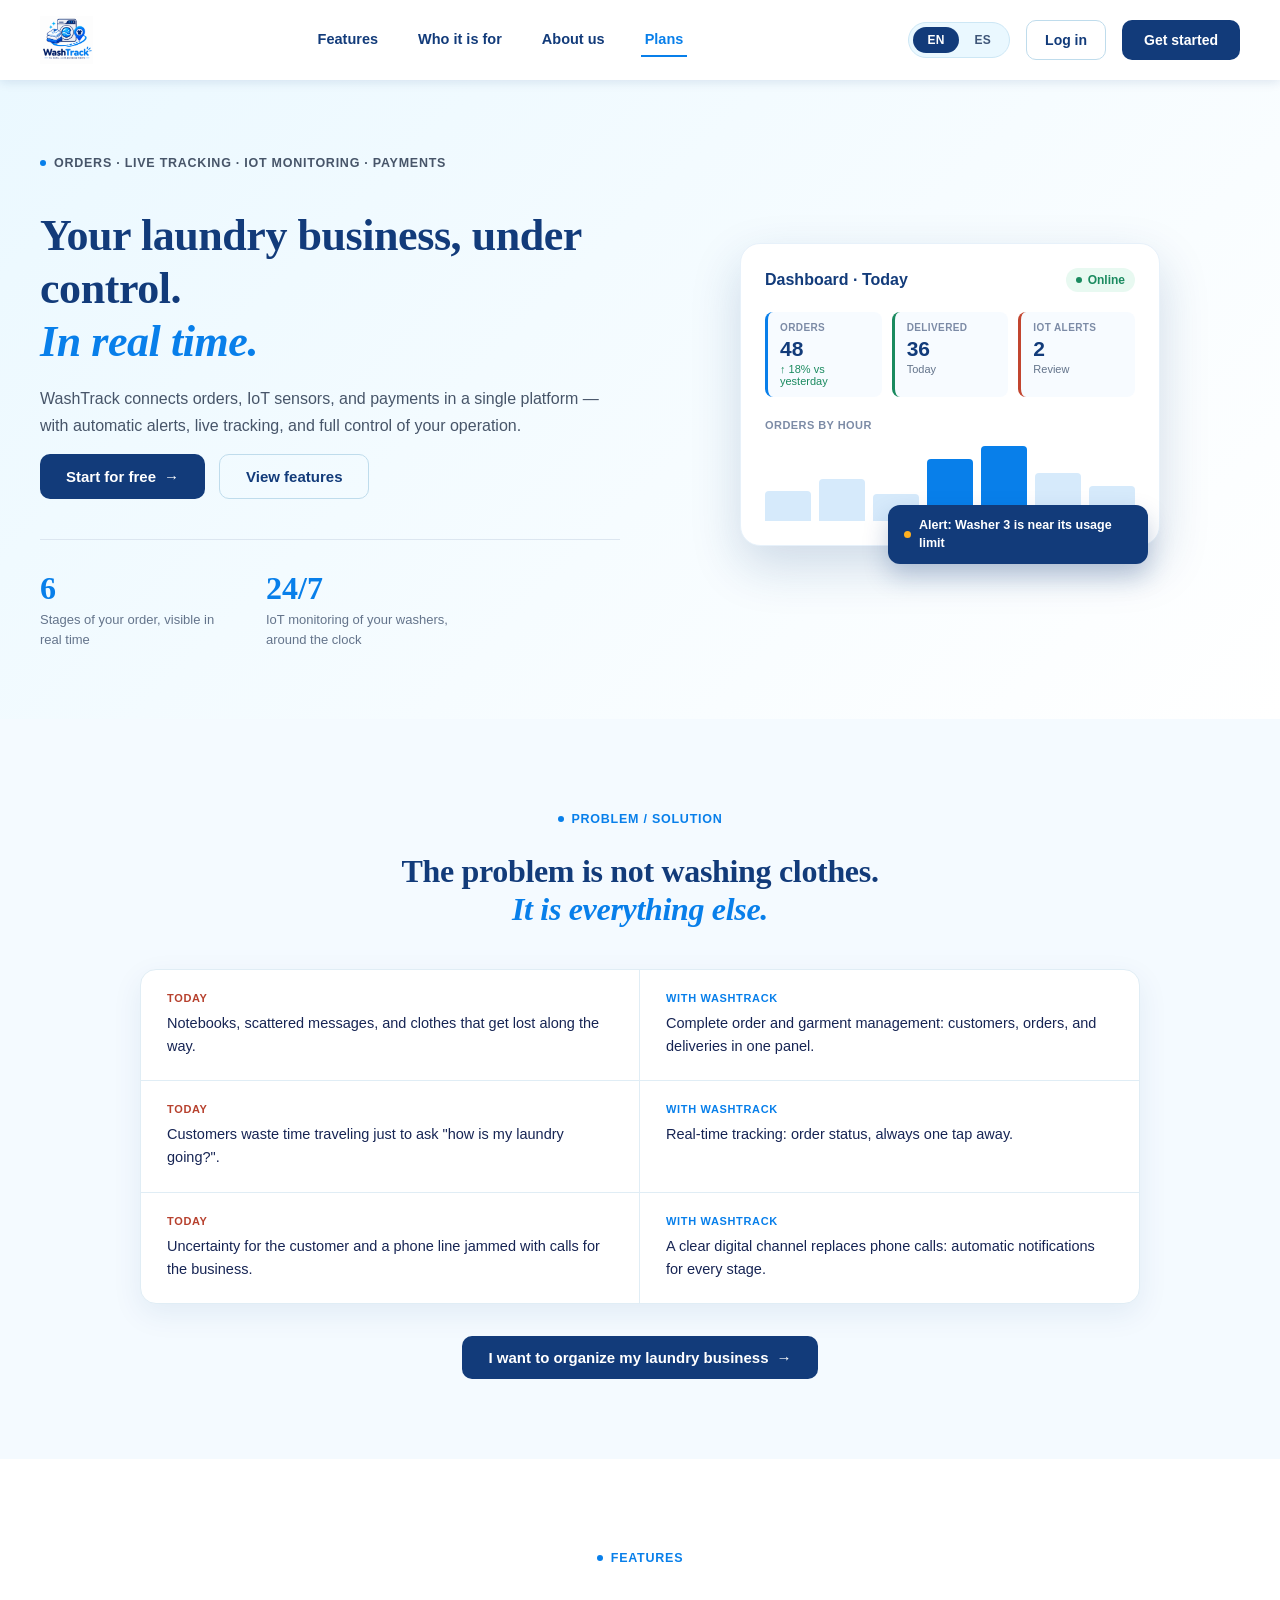
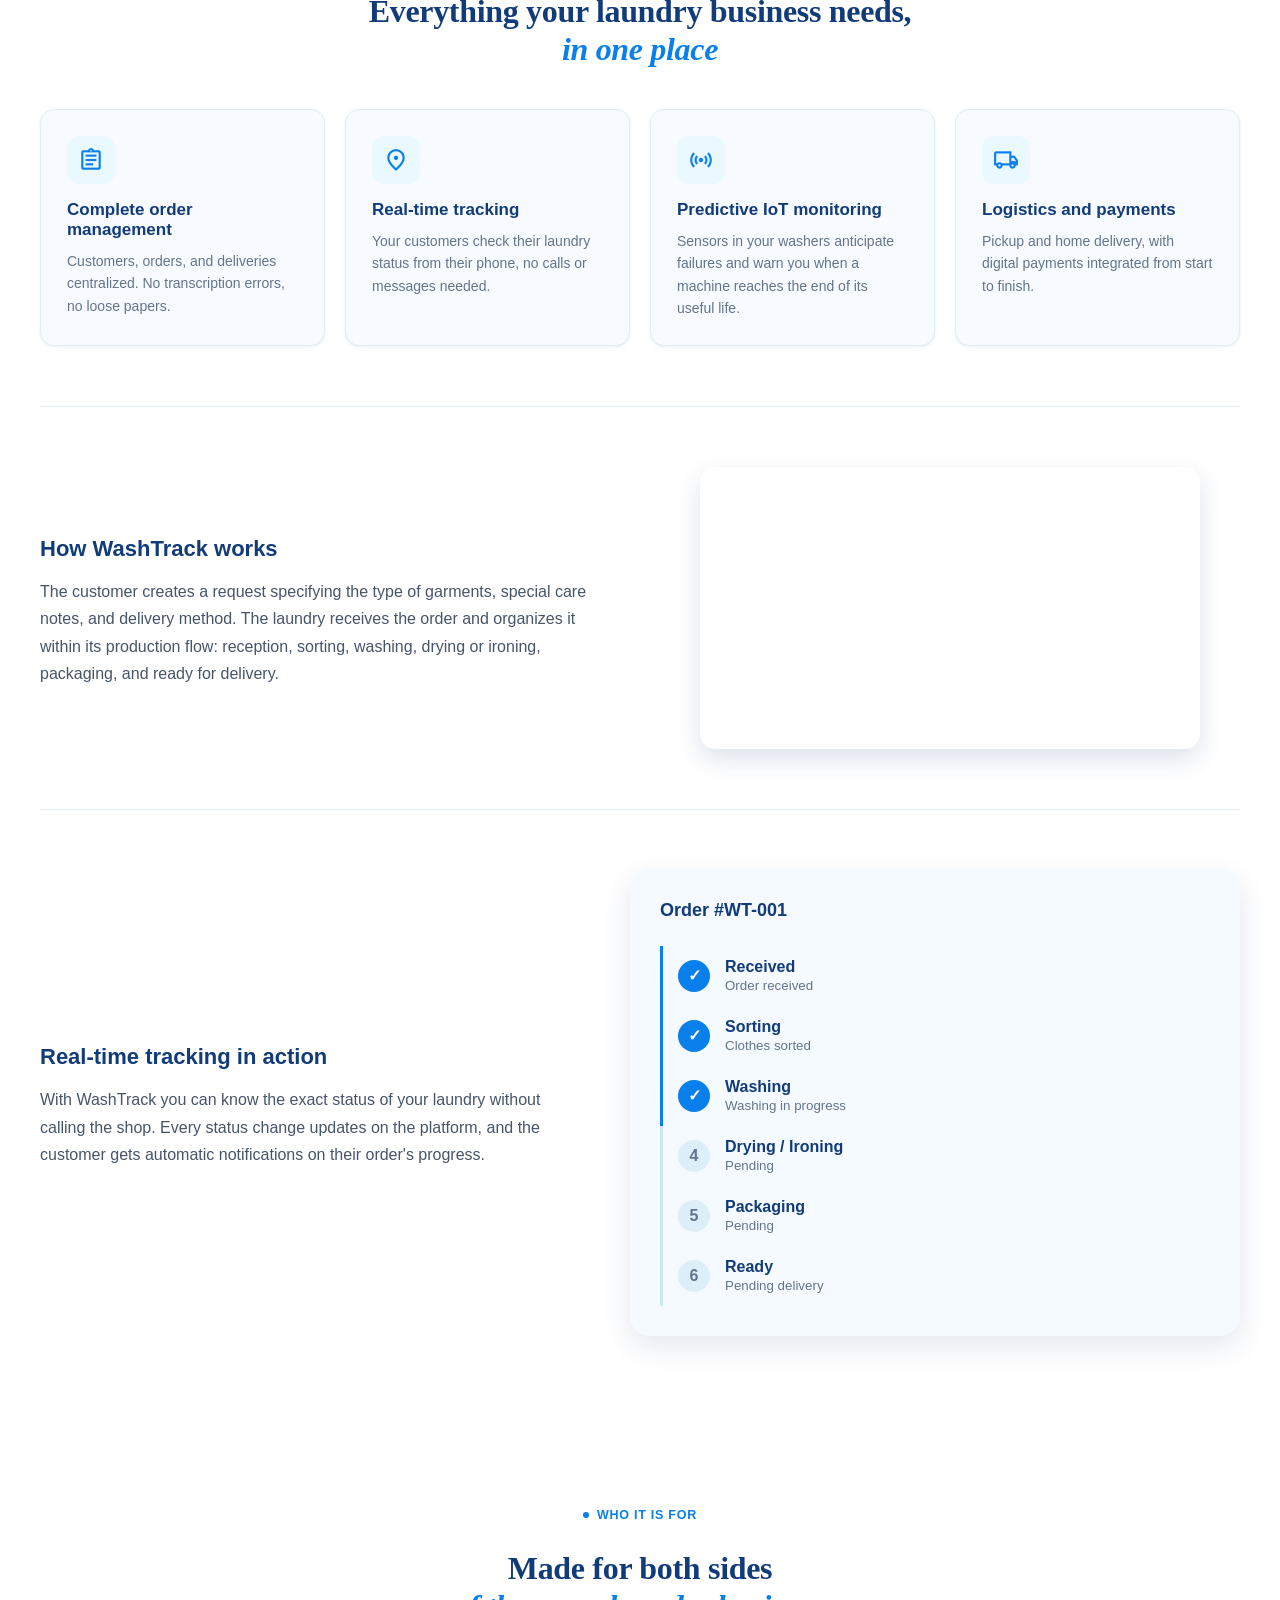
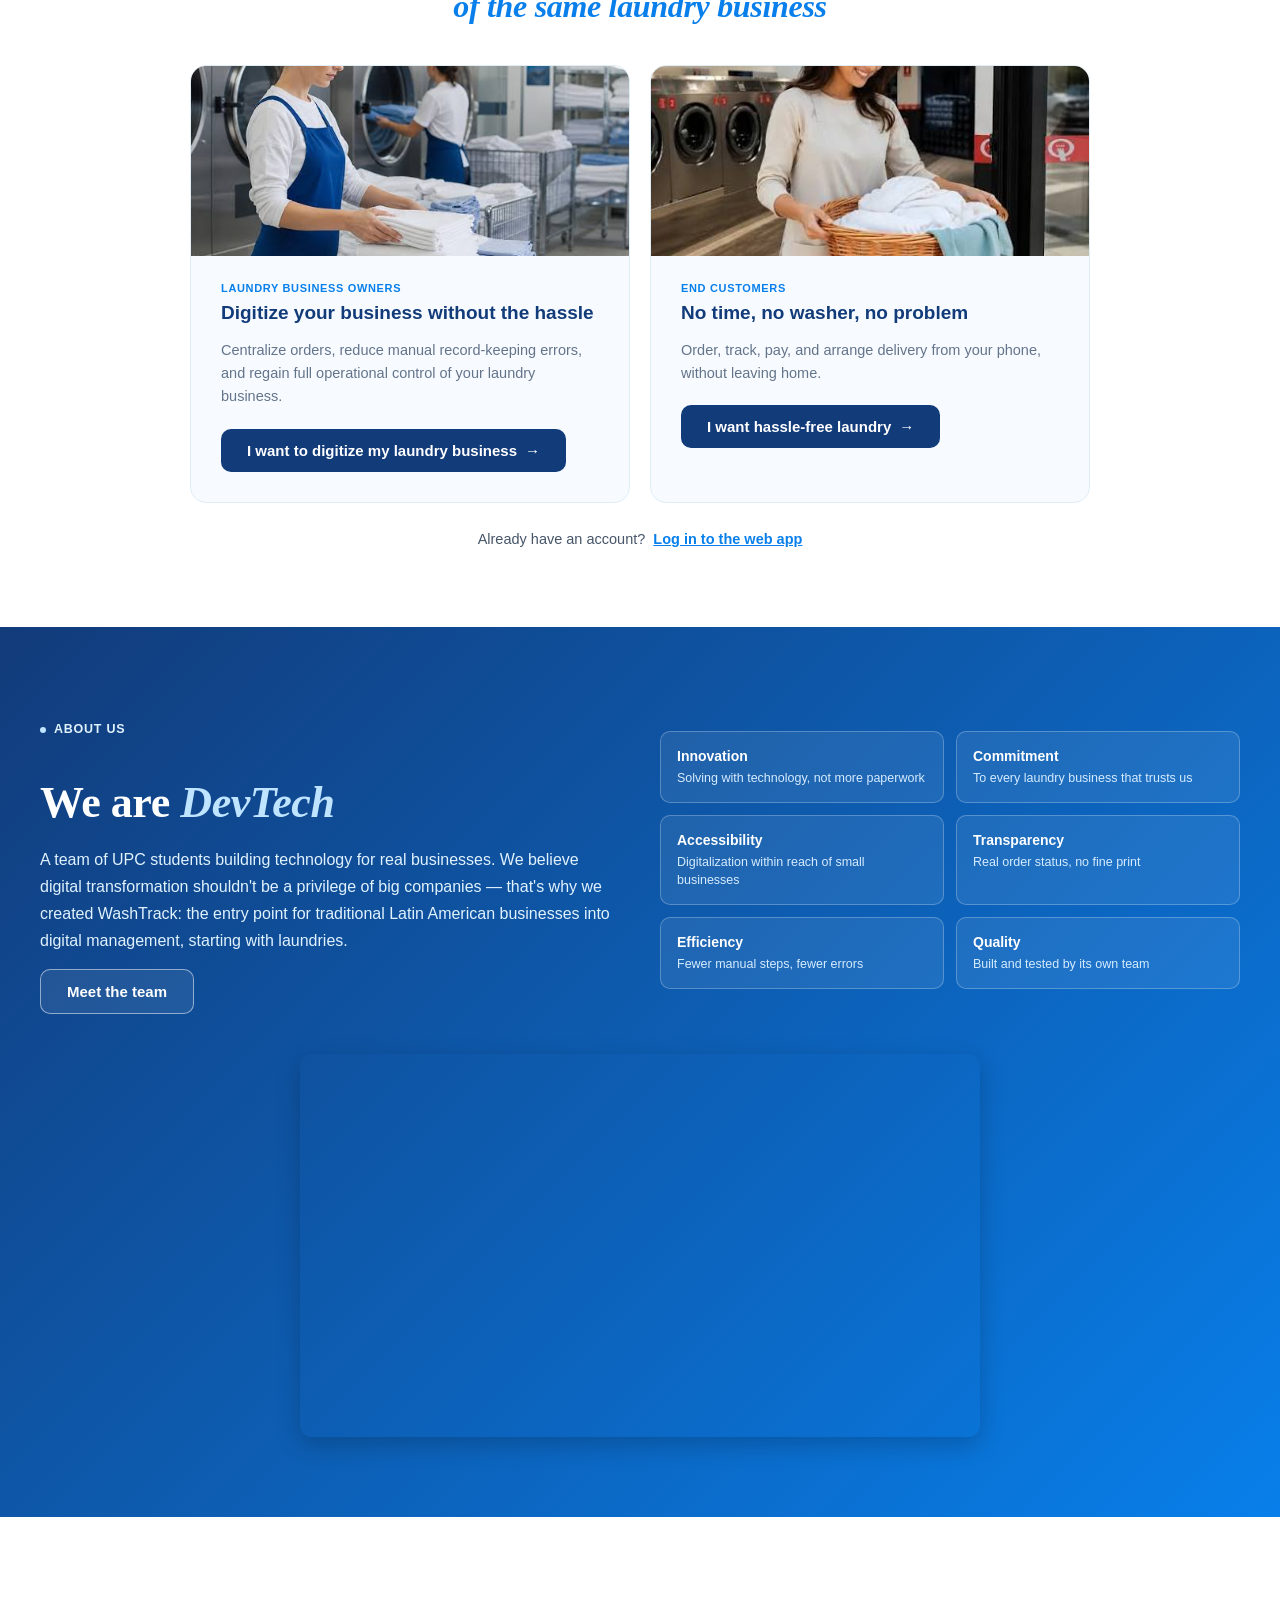
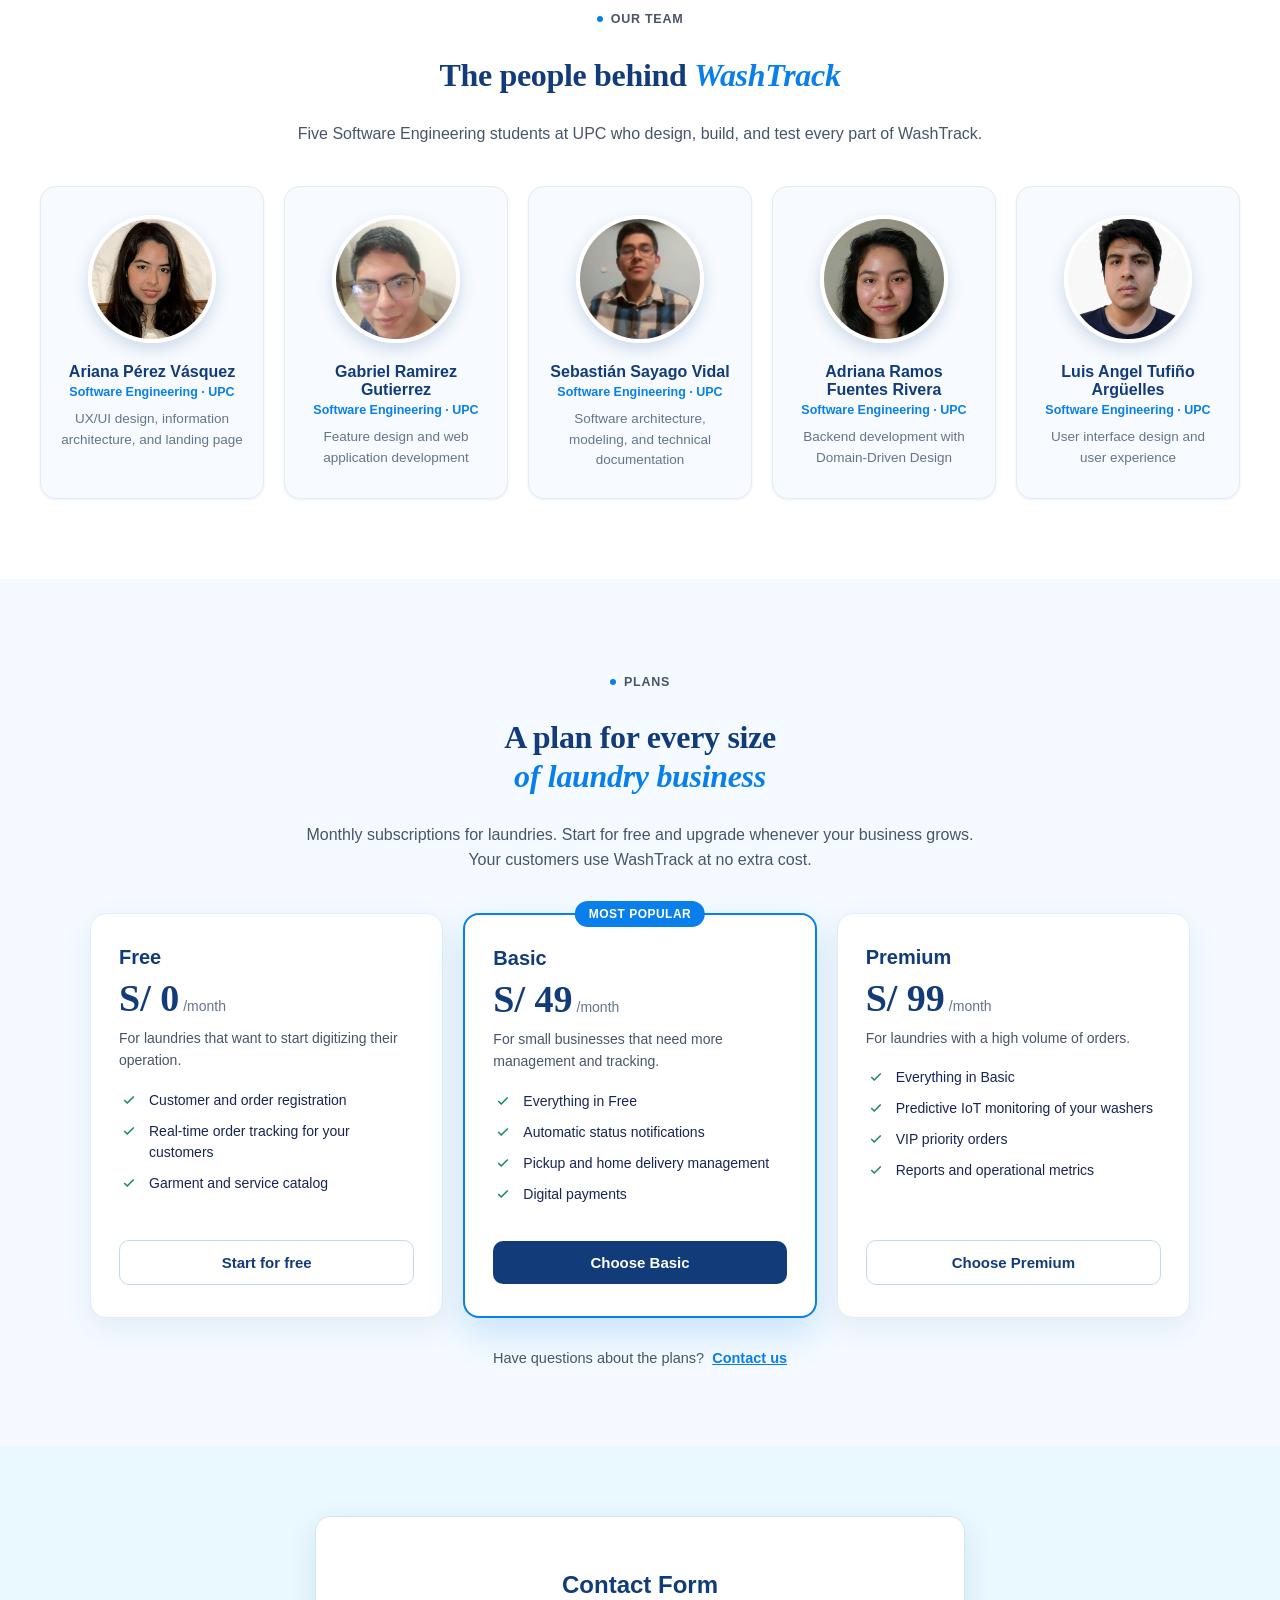
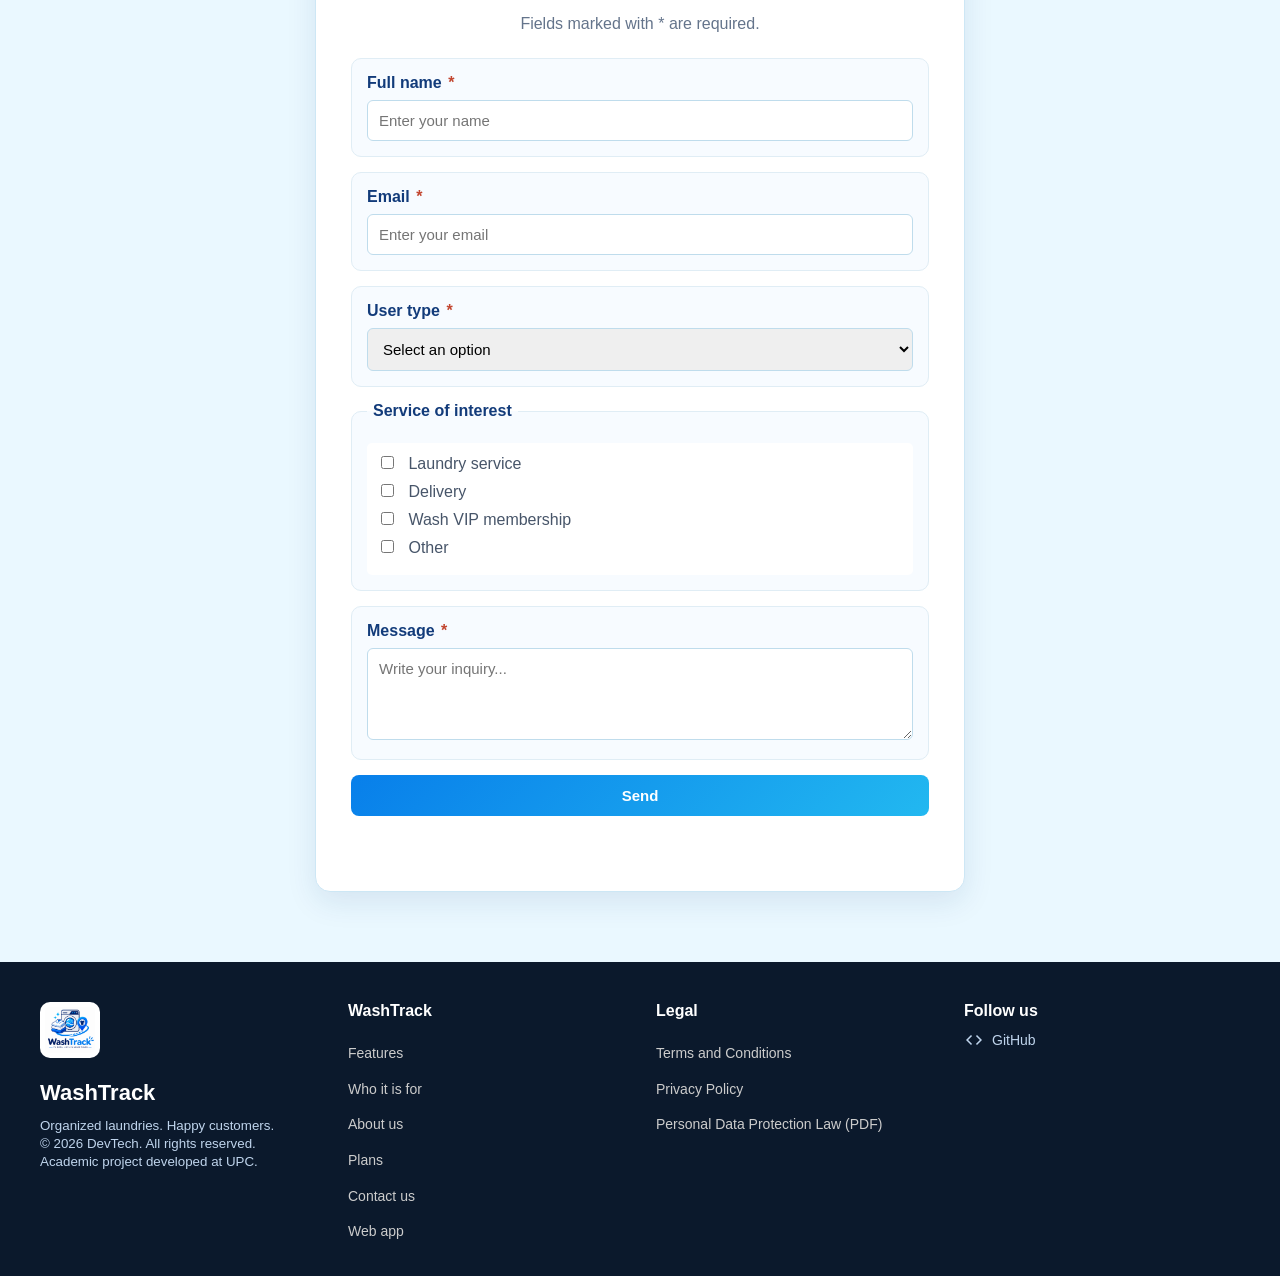
==== commit f5e66822: "Merge branch 'feature/landing-rubric' into develop" ====
--- a/index.html
+++ b/index.html
@@ -1,789 +1,841 @@
 <!DOCTYPE html>
-<html lang="es">
+<html lang="en-US">
 
 <head>
     <meta charset="UTF-8" />
     <meta name="viewport" content="width=device-width, initial-scale=1.0" />
     <meta http-equiv="X-UA-Compatible" content="ie=edge" />
 
-    <title>WashTrack</title>
-
+    <!-- SEO Tags & Meta Tags (Report 4.2.3) -->
+    <title data-i18n="meta.title">WashTrack - Smart Management and IoT Monitoring for Laundries</title>
+    <meta name="description" data-i18n-attr="content:meta.description"
+        content="WashTrack connects orders, IoT sensors, and payments in a single platform. Digitize your traditional laundry with automatic alerts, live tracking, and full control of your operation." />
+    <meta name="keywords" data-i18n-attr="content:meta.keywords"
+        content="digital laundry, laundry management, IoT monitoring, real-time tracking, laundry software, home pickup, WashTrack" />
+    <meta name="author" content="DevTech Team" />
+    <meta name="robots" content="index, follow" />
+    <meta name="theme-color" content="#123B7A" />
+    <link rel="canonical" href="https://1asi0730-2620-16129-g2-devtech.github.io/DevTech-LandingPage-16129-G2/" />
+    <link rel="icon" type="image/png" href="img/logo1.png" />
+
+    <!-- Open Graph / social sharing -->
+    <meta property="og:type" content="website" />
+    <meta property="og:site_name" content="WashTrack" />
+    <meta property="og:locale" content="en_US" />
+    <meta property="og:locale:alternate" content="es_419" />
+    <meta property="og:title" data-i18n-attr="content:meta.title"
+        content="WashTrack - Smart Management and IoT Monitoring for Laundries" />
+    <meta property="og:description" data-i18n-attr="content:meta.description"
+        content="WashTrack connects orders, IoT sensors, and payments in a single platform. Digitize your traditional laundry with automatic alerts, live tracking, and full control of your operation." />
+    <meta property="og:url" content="https://1asi0730-2620-16129-g2-devtech.github.io/DevTech-LandingPage-16129-G2/" />
+    <meta property="og:image" content="https://1asi0730-2620-16129-g2-devtech.github.io/DevTech-LandingPage-16129-G2/img/logo1.png" />
+    <meta name="twitter:card" content="summary" />
+
+    <!-- Fonts (Style Guide: Poppins + Playfair Display) and Material Symbols icons -->
     <link rel="preconnect" href="https://fonts.googleapis.com" />
     <link rel="preconnect" href="https://fonts.gstatic.com" crossorigin />
-    <link rel="stylesheet" href="https://fonts.googleapis.com/css2?family=Fraunces:ital,wght@0,500;0,600;1,500;1,600&display=swap" />
+    <link rel="stylesheet"
+        href="https://fonts.googleapis.com/css2?family=Playfair+Display:ital,wght@0,600;0,700;1,500;1,600&family=Poppins:wght@400;500;600;700&display=swap" />
+    <link rel="stylesheet"
+        href="https://fonts.googleapis.com/css2?family=Material+Symbols+Outlined:opsz,wght,FILL,GRAD@24,400,0,0&display=block" />
 
     <link rel="stylesheet" href="styles.css" />
     <link rel="stylesheet" href="Pie.css" />
     <link rel="stylesheet" href="menu_toggle.css" />
-    <link rel="stylesheet" href="login.css" />
+
+    <script type="application/ld+json">
+    {
+        "@context": "https://schema.org",
+        "@type": "SoftwareApplication",
+        "name": "WashTrack",
+        "applicationCategory": "BusinessApplication",
+        "operatingSystem": "Web",
+        "url": "https://1asi0730-2620-16129-g2-devtech.github.io/DevTech-LandingPage-16129-G2/",
+        "author": { "@type": "Organization", "name": "DevTech" },
+        "offers": [
+            { "@type": "Offer", "name": "Free", "price": "0", "priceCurrency": "PEN" },
+            { "@type": "Offer", "name": "Basic", "price": "49", "priceCurrency": "PEN" },
+            { "@type": "Offer", "name": "Premium", "price": "99", "priceCurrency": "PEN" }
+        ]
+    }
+    </script>
 </head>
 
 <body>
 
-    <nav class="topheader">
-
-        <a href="#inicio" class="logo">
-            <img height="48" src="img/logo1.png" alt="Logo WashTrack" />
+    <a class="skip-link" href="#main-content" data-i18n="a11y.skip">Skip to main content</a>
+
+    <header class="topheader">
+
+        <a href="#home" class="logo" data-i18n-attr="aria-label:nav.home" aria-label="WashTrack home">
+            <img height="48" src="img/logo1.png" alt="WashTrack logo" data-i18n-attr="alt:nav.logoAlt" />
         </a>
 
-        <!-- BOTÓN HAMBURGUESA -->
-
-        <button class="menu-toggle" aria-label="Abrir menú" data-en-aria-label="Open menu" aria-expanded="false">
-            &#9776;
+        <!-- Hamburger button (mobile) -->
+        <button type="button" class="menu-toggle" aria-label="Open menu" aria-expanded="false"
+            aria-controls="primary-navigation">
+            <span class="material-symbols-outlined" aria-hidden="true">menu</span>
         </button>
 
-        <div class="nav-collapse">
-
-            <ul class="Menu-Horizontal">
-
-                <li>
-                    <a href="#caracteristicas">Características</a>
-                </li>
-
-                <li>
-                    <a href="#sobre-nosotros">Sobre nosotros</a>
-                </li>
-
-                <li>
-                    <a href="#para-quien">Para quién</a>
-                </li>
-
-                <li>
-                    <a href="#planes">Planes</a>
+        <div class="nav-collapse" id="primary-navigation">
+
+            <nav aria-label="Main navigation" data-i18n-attr="aria-label:nav.label">
+                <ul class="Menu-Horizontal">
+                    <li><a href="#features" data-i18n="nav.features">Features</a></li>
+                    <li><a href="#for-whom" data-i18n="nav.forWhom">Who it is for</a></li>
+                    <li><a href="#about-us" data-i18n="nav.about">About us</a></li>
+                    <li><a href="#plans" data-i18n="nav.plans">Plans</a></li>
+                </ul>
+            </nav>
+
+            <div class="nav-actions">
+
+                <div class="lang-switch" role="group" aria-label="Select language"
+                    data-i18n-attr="aria-label:nav.language">
+                    <button type="button" class="lang-option active" data-lang="en" lang="en"
+                        aria-pressed="true">EN</button>
+                    <button type="button" class="lang-option" data-lang="es" lang="es"
+                        aria-pressed="false">ES</button>
+                </div>
+
+                <!-- CTA to the Web Application (login view) -->
+                <a href="https://washtrack-eb717.web.app/login" class="btn-login-header" data-i18n="nav.login">Log in</a>
+
+                <!-- CTA to the Web Application (sign up view) -->
+                <a href="https://washtrack-eb717.web.app/register" class="btn-cta-header"
+                    data-i18n="nav.getStarted">Get started</a>
+
+            </div>
+
+        </div>
+
+    </header>
+
+
+    <main id="main-content" tabindex="-1">
+
+        <!-- ================= HERO ================= -->
+        <section id="home" class="seccion-productos" aria-labelledby="hero-title">
+
+            <div class="div-gral-bca">
+
+                <div class="div-prod-texto">
+
+                    <p class="eyebrow"><span class="dot" aria-hidden="true"></span><span
+                            data-i18n="hero.eyebrow">Orders · Live tracking · IoT monitoring · Payments</span></p>
+
+                    <h1 id="hero-title" class="display-heading">
+                        <span data-i18n="hero.title1">Your laundry business, under control.</span><br><em
+                            data-i18n="hero.title2">In real time.</em>
+                    </h1>
+
+                    <p data-i18n="hero.lead">WashTrack connects orders, IoT sensors, and payments in a single platform —
+                        with automatic alerts, live tracking, and full control of your operation.</p>
+
+                    <div class="hero-cta-row">
+                        <!-- Laundry owner segment: sign up with the free plan in the Web Application -->
+                        <a href="https://washtrack-eb717.web.app/register?role=shift-manager&amp;plan=free"
+                            class="btn-primario"><span data-i18n="hero.ctaPrimary">Start for free</span> <span
+                                class="arrow" aria-hidden="true">→</span></a>
+                        <a href="#features" class="btn-secundario" data-i18n="hero.ctaSecondary">View features</a>
+                    </div>
+
+                    <div class="hero-stats">
+
+                        <div class="stat-item">
+                            <strong>6</strong>
+                            <span data-i18n="hero.stat1">Stages of your order, visible in real time</span>
+                        </div>
+
+                        <div class="stat-item">
+                            <strong>24/7</strong>
+                            <span data-i18n="hero.stat2">IoT monitoring of your washers, around the clock</span>
+                        </div>
+
+                    </div>
+
+                </div>
+
+
+                <div class="hero-visual">
+
+                    <div class="dashboard-wrap" role="img" data-i18n-attr="aria-label:hero.dashboardLabel"
+                        aria-label="Preview of the WashTrack dashboard: 48 orders and 36 deliveries today, 2 IoT alerts, and a warning that washer 3 is near its usage limit.">
+
+                        <div class="dashboard-card">
+
+                            <div class="dashboard-head">
+                                <p class="dashboard-title" data-i18n="dash.title">Dashboard · Today</p>
+                                <span class="badge-online"><span class="dot"></span><span
+                                        data-i18n="dash.online">Online</span></span>
+                            </div>
+
+                            <div class="dashboard-stats">
+
+                                <div class="dashboard-stat">
+                                    <span class="ds-label" data-i18n="dash.orders">Orders</span>
+                                    <strong>48</strong>
+                                    <span class="ds-delta up" data-i18n="dash.ordersDelta">↑ 18% vs yesterday</span>
+                                </div>
+
+                                <div class="dashboard-stat accent-green">
+                                    <span class="ds-label" data-i18n="dash.delivered">Delivered</span>
+                                    <strong>36</strong>
+                                    <span class="ds-delta" data-i18n="dash.today">Today</span>
+                                </div>
+
+                                <div class="dashboard-stat accent-red">
+                                    <span class="ds-label" data-i18n="dash.iotAlerts">IoT alerts</span>
+                                    <strong>2</strong>
+                                    <span class="ds-delta" data-i18n="dash.review">Review</span>
+                                </div>
+
+                            </div>
+
+                            <div class="dashboard-chart">
+                                <span class="dc-label" data-i18n="dash.ordersByHour">Orders by hour</span>
+                                <div class="dc-bars">
+                                    <span style="--h:38%"></span>
+                                    <span style="--h:52%"></span>
+                                    <span style="--h:34%"></span>
+                                    <span class="peak" style="--h:78%"></span>
+                                    <span class="peak" style="--h:94%"></span>
+                                    <span style="--h:60%"></span>
+                                    <span style="--h:44%"></span>
+                                </div>
+                            </div>
+
+                        </div>
+
+                        <div class="dashboard-toast">
+                            <span class="dot"></span>
+                            <span data-i18n="dash.toast">Alert: Washer 3 is near its usage limit</span>
+                        </div>
+
+                    </div>
+
+                </div>
+
+            </div>
+
+        </section>
+
+
+        <!-- ================= PROBLEM / SOLUTION ================= -->
+        <section id="problem" class="seccion-problema" aria-labelledby="problem-title">
+
+            <div class="problema-cabecera">
+                <p class="eyebrow"><span class="dot" aria-hidden="true"></span><span
+                        data-i18n="problem.eyebrow">Problem / Solution</span></p>
+                <h2 id="problem-title" class="display-heading"><span data-i18n="problem.title1">The problem is not
+                        washing clothes.</span><br><em data-i18n="problem.title2">It is everything else.</em></h2>
+            </div>
+
+            <div class="problema-tabla">
+
+                <div class="problema-fila">
+                    <div class="problema-col problema">
+                        <span class="tag-hoy" data-i18n="problem.today">Today</span>
+                        <p data-i18n="problem.p1">Notebooks, scattered messages, and clothes that get lost along the way.</p>
+                    </div>
+                    <div class="problema-col solucion">
+                        <span class="tag-solucion" data-i18n="problem.with">With WashTrack</span>
+                        <p data-i18n="problem.s1">Complete order and garment management: customers, orders, and
+                            deliveries in one panel.</p>
+                    </div>
+                </div>
+
+                <div class="problema-fila">
+                    <div class="problema-col problema">
+                        <span class="tag-hoy" data-i18n="problem.today">Today</span>
+                        <p data-i18n="problem.p2">Customers waste time traveling just to ask "how is my laundry going?".</p>
+                    </div>
+                    <div class="problema-col solucion">
+                        <span class="tag-solucion" data-i18n="problem.with">With WashTrack</span>
+                        <p data-i18n="problem.s2">Real-time tracking: order status, always one tap away.</p>
+                    </div>
+                </div>
+
+                <div class="problema-fila">
+                    <div class="problema-col problema">
+                        <span class="tag-hoy" data-i18n="problem.today">Today</span>
+                        <p data-i18n="problem.p3">Uncertainty for the customer and a phone line jammed with calls for the
+                            business.</p>
+                    </div>
+                    <div class="problema-col solucion">
+                        <span class="tag-solucion" data-i18n="problem.with">With WashTrack</span>
+                        <p data-i18n="problem.s3">A clear digital channel replaces phone calls: automatic notifications
+                            for every stage.</p>
+                    </div>
+                </div>
+
+            </div>
+
+            <div class="problema-cta">
+                <!-- Laundry owner segment -> sign up view in the Web Application -->
+                <a href="https://washtrack-eb717.web.app/register?role=shift-manager" class="btn-primario"><span
+                        data-i18n="problem.cta">I want to organize my laundry business</span> <span class="arrow"
+                        aria-hidden="true">→</span></a>
+            </div>
+
+        </section>
+
+
+        <!-- ================= FEATURES ================= -->
+        <section id="features" class="seccion-caracteristicas" aria-labelledby="features-title">
+
+            <div class="caracteristicas-cabecera">
+                <p class="eyebrow"><span class="dot" aria-hidden="true"></span><span
+                        data-i18n="features.eyebrow">Features</span></p>
+                <h2 id="features-title" class="display-heading"><span data-i18n="features.title1">Everything your
+                        laundry business needs,</span><br><em data-i18n="features.title2">in one place</em></h2>
+            </div>
+
+            <ul class="caracteristicas-grid">
+
+                <li class="caracteristica-card">
+                    <span class="feature-icon material-symbols-outlined" aria-hidden="true">assignment</span>
+                    <h3 data-i18n="features.f1Title">Complete order management</h3>
+                    <p data-i18n="features.f1Text">Customers, orders, and deliveries centralized. No transcription
+                        errors, no loose papers.</p>
+                </li>
+
+                <li class="caracteristica-card">
+                    <span class="feature-icon material-symbols-outlined" aria-hidden="true">location_on</span>
+                    <h3 data-i18n="features.f2Title">Real-time tracking</h3>
+                    <p data-i18n="features.f2Text">Your customers check their laundry status from their phone, no calls
+                        or messages needed.</p>
+                </li>
+
+                <li class="caracteristica-card">
+                    <span class="feature-icon material-symbols-outlined" aria-hidden="true">sensors</span>
+                    <h3 data-i18n="features.f3Title">Predictive IoT monitoring</h3>
+                    <p data-i18n="features.f3Text">Sensors in your washers anticipate failures and warn you when a
+                        machine reaches the end of its useful life.</p>
+                </li>
+
+                <li class="caracteristica-card">
+                    <span class="feature-icon material-symbols-outlined" aria-hidden="true">local_shipping</span>
+                    <h3 data-i18n="features.f4Title">Logistics and payments</h3>
+                    <p data-i18n="features.f4Text">Pickup and home delivery, with digital payments integrated from start
+                        to finish.</p>
                 </li>
 
             </ul>
 
-            <div class="nav-actions">
-
-                <div class="lang-switch" role="group" aria-label="Seleccionar idioma" data-en-aria-label="Select language">
-                    <button type="button" class="lang-option" data-lang="en">EN</button>
-                    <button type="button" class="lang-option active" data-lang="es" aria-pressed="true">ES</button>
-                </div>
-
-                <!-- Botón del Header actualizado -->
-                <a href="https://washtrack-eb717.web.app/login" target="_blank" rel="noopener noreferrer" class="btn-cta-header">Comenzar ahora</a>
-
+
+            <div class="div-gral-bca caracteristicas-demo">
+
+                <div class="div-prod-texto">
+                    <h3 data-i18n="features.howTitle">How WashTrack works</h3>
+                    <p data-i18n="features.howText">The customer creates a request specifying the type of garments,
+                        special care notes, and delivery method. The laundry receives the order and organizes it within
+                        its production flow: reception, sorting, washing, drying or ironing, packaging, and ready for
+                        delivery.</p>
+                </div>
+
+                <!-- Video About-the-Product -->
+                <div class="div-bca-video">
+                    <iframe width="560" height="315" loading="lazy"
+                        src="https://www.youtube-nocookie.com/embed/zWg_AXkYAc4"
+                        title="WashTrack - About the Product video" data-i18n-attr="title:features.videoTitle"
+                        allow="accelerometer; autoplay; clipboard-write; encrypted-media; gyroscope; picture-in-picture; web-share"
+                        referrerpolicy="strict-origin-when-cross-origin" allowfullscreen></iframe>
+                </div>
+
+            </div>
+
+
+            <div class="div-gral-bca caracteristicas-demo">
+
+                <div class="div-prod-texto">
+                    <h3 data-i18n="features.trackTitle">Real-time tracking in action</h3>
+                    <p data-i18n="features.trackText">With WashTrack you can know the exact status of your laundry
+                        without calling the shop. Every status change updates on the platform, and the customer gets
+                        automatic notifications on their order's progress.</p>
+                </div>
+
+                <div class="tracking-demo">
+
+                    <h4 id="tracking-order" data-i18n="track.order">Order #WT-001</h4>
+
+                    <ol class="tracking-steps" aria-labelledby="tracking-order">
+
+                        <li class="estado-pedido activo">
+                            <span aria-hidden="true">✓</span>
+                            <div>
+                                <strong data-i18n="track.s1">Received</strong>
+                                <small data-i18n="track.s1Status">Order received</small>
+                            </div>
+                        </li>
+
+                        <li class="estado-pedido activo">
+                            <span aria-hidden="true">✓</span>
+                            <div>
+                                <strong data-i18n="track.s2">Sorting</strong>
+                                <small data-i18n="track.s2Status">Clothes sorted</small>
+                            </div>
+                        </li>
+
+                        <li class="estado-pedido activo" aria-current="step">
+                            <span aria-hidden="true">✓</span>
+                            <div>
+                                <strong data-i18n="track.s3">Washing</strong>
+                                <small data-i18n="track.s3Status">Washing in progress</small>
+                            </div>
+                        </li>
+
+                        <li class="estado-pedido">
+                            <span aria-hidden="true">4</span>
+                            <div>
+                                <strong data-i18n="track.s4">Drying / Ironing</strong>
+                                <small data-i18n="track.pending">Pending</small>
+                            </div>
+                        </li>
+
+                        <li class="estado-pedido">
+                            <span aria-hidden="true">5</span>
+                            <div>
+                                <strong data-i18n="track.s5">Packaging</strong>
+                                <small data-i18n="track.pending">Pending</small>
+                            </div>
+                        </li>
+
+                        <li class="estado-pedido">
+                            <span aria-hidden="true">6</span>
+                            <div>
+                                <strong data-i18n="track.s6">Ready</strong>
+                                <small data-i18n="track.pendingDelivery">Pending delivery</small>
+                            </div>
+                        </li>
+
+                    </ol>
+
+                </div>
+
+            </div>
+
+        </section>
+
+
+        <!-- ================= WHO IT IS FOR (target segments) ================= -->
+        <section id="for-whom" class="seccion-para-quien" aria-labelledby="for-whom-title">
+
+            <div class="para-quien-cabecera">
+                <p class="eyebrow"><span class="dot" aria-hidden="true"></span><span data-i18n="whom.eyebrow">Who it
+                        is for</span></p>
+                <h2 id="for-whom-title" class="display-heading"><span data-i18n="whom.title1">Made for both
+                        sides</span><br><em data-i18n="whom.title2">of the same laundry business</em></h2>
+            </div>
+
+            <div class="quien-grid">
+
+                <article class="quien-card">
+                    <img class="quien-img" src="img/imagenlavanderia1.jpg" loading="lazy"
+                        alt="Laundry staff organizing customer orders" data-i18n-attr="alt:whom.ownerImgAlt" />
+                    <div class="quien-card-body">
+                        <span class="tag-solucion" data-i18n="whom.ownerTag">Laundry business owners</span>
+                        <h3 data-i18n="whom.ownerTitle">Digitize your business without the hassle</h3>
+                        <p data-i18n="whom.ownerText">Centralize orders, reduce manual record-keeping errors, and regain
+                            full operational control of your laundry business.</p>
+                        <!-- Segment CTA: laundry owner -> sign up as administrator in the Web Application -->
+                        <a href="https://washtrack-eb717.web.app/register?role=shift-manager" class="btn-primario"><span
+                                data-i18n="whom.ownerCta">I want to digitize my laundry business</span> <span
+                                class="arrow" aria-hidden="true">→</span></a>
+                    </div>
+                </article>
+
+                <article class="quien-card">
+                    <img class="quien-img" src="img/img2.jpg" loading="lazy"
+                        alt="Customer carrying a laundry basket to the laundry"
+                        data-i18n-attr="alt:whom.customerImgAlt" />
+                    <div class="quien-card-body">
+                        <span class="tag-solucion" data-i18n="whom.customerTag">End customers</span>
+                        <h3 data-i18n="whom.customerTitle">No time, no washer, no problem</h3>
+                        <p data-i18n="whom.customerText">Order, track, pay, and arrange delivery from your phone, without
+                            leaving home.</p>
+                        <!-- Segment CTA: end customer -> sign up as customer in the Web Application -->
+                        <a href="https://washtrack-eb717.web.app/register?role=customer" class="btn-primario"><span
+                                data-i18n="whom.customerCta">I want hassle-free laundry</span> <span class="arrow"
+                                aria-hidden="true">→</span></a>
+                    </div>
+                </article>
+
+            </div>
+
+            <p class="quien-login">
+                <span data-i18n="whom.loginPrompt">Already have an account?</span>
+                <a href="https://washtrack-eb717.web.app/login" data-i18n="whom.loginLink">Log in to the web app</a>
+            </p>
+
+        </section>
+
+
+        <!-- ================= ABOUT US ================= -->
+        <section id="about-us" class="seccion-nosotros" aria-labelledby="about-title">
+
+            <div class="div-gral-bca">
+
+                <div class="div-prod-texto">
+
+                    <p class="eyebrow"><span class="dot" aria-hidden="true"></span><span
+                            data-i18n="about.eyebrow">About us</span></p>
+
+                    <h2 id="about-title" class="display-heading">
+                        <span data-i18n="about.title1">We are</span> <em>DevTech</em>
+                    </h2>
+
+                    <p data-i18n="about.text">A team of UPC students building technology for real businesses. We believe
+                        digital transformation shouldn't be a privilege of big companies — that's why we created
+                        WashTrack: the entry point for traditional Latin American businesses into digital management,
+                        starting with laundries.</p>
+
+                    <a href="#team" class="btn-secundario" data-i18n="about.cta">Meet the team</a>
+
+                </div>
+
+
+                <ul class="valores-grid">
+
+                    <li class="valor-chip">
+                        <strong data-i18n="about.v1">Innovation</strong>
+                        <span data-i18n="about.v1Text">Solving with technology, not more paperwork</span>
+                    </li>
+
+                    <li class="valor-chip">
+                        <strong data-i18n="about.v2">Commitment</strong>
+                        <span data-i18n="about.v2Text">To every laundry business that trusts us</span>
+                    </li>
+
+                    <li class="valor-chip">
+                        <strong data-i18n="about.v3">Accessibility</strong>
+                        <span data-i18n="about.v3Text">Digitalization within reach of small businesses</span>
+                    </li>
+
+                    <li class="valor-chip">
+                        <strong data-i18n="about.v4">Transparency</strong>
+                        <span data-i18n="about.v4Text">Real order status, no fine print</span>
+                    </li>
+
+                    <li class="valor-chip">
+                        <strong data-i18n="about.v5">Efficiency</strong>
+                        <span data-i18n="about.v5Text">Fewer manual steps, fewer errors</span>
+                    </li>
+
+                    <li class="valor-chip">
+                        <strong data-i18n="about.v6">Quality</strong>
+                        <span data-i18n="about.v6Text">Built and tested by its own team</span>
+                    </li>
+
+                </ul>
+
+            </div>
+
+            <!-- Video About-the-Team -->
+            <div class="devtech-video-fila">
+                <div class="devtech-video-wrapper">
+                    <iframe loading="lazy" src="https://www.youtube-nocookie.com/embed/38oUl_CpUz4"
+                        title="DevTech - About the Team video" data-i18n-attr="title:about.videoTitle"
+                        allow="accelerometer; autoplay; clipboard-write; encrypted-media; gyroscope; picture-in-picture; web-share"
+                        referrerpolicy="strict-origin-when-cross-origin" allowfullscreen>
+                    </iframe>
+                </div>
+            </div>
+
+        </section>
+
+
+        <!-- ================= TEAM ================= -->
+        <section id="team" class="seccion-equipo" aria-labelledby="team-title">
+
+            <div class="equipo-cabecera">
+                <p class="eyebrow"><span class="dot" aria-hidden="true"></span><span data-i18n="team.eyebrow">Our
+                        team</span></p>
+                <h2 id="team-title" class="display-heading"><span data-i18n="team.title1">The people behind</span>
+                    <em data-i18n="team.title2">WashTrack</em></h2>
+                <p data-i18n="team.lead">Five Software Engineering students at UPC who design, build, and test every
+                    part of WashTrack.</p>
+            </div>
+
+            <ul class="equipo-grid">
+
+                <li class="miembro-card">
+                    <img class="miembro-foto" src="img/team/ariana-perez.png" loading="lazy" width="160" height="160"
+                        alt="Photo of Ariana Pérez Vásquez" data-i18n-attr="alt:team.ariana.alt" />
+                    <h3>Ariana Pérez Vásquez</h3>
+                    <p class="miembro-carrera" data-i18n="team.career">Software Engineering · UPC</p>
+                    <p class="miembro-rol" data-i18n="team.ariana.role">UX/UI design, information architecture, and
+                        landing page</p>
+                </li>
+
+                <li class="miembro-card">
+                    <img class="miembro-foto" src="img/team/gabriel-ramirez.jpg" loading="lazy" width="160" height="160"
+                        alt="Photo of Gabriel Ramirez Gutierrez" data-i18n-attr="alt:team.gabriel.alt" />
+                    <h3>Gabriel Ramirez Gutierrez</h3>
+                    <p class="miembro-carrera" data-i18n="team.career">Software Engineering · UPC</p>
+                    <p class="miembro-rol" data-i18n="team.gabriel.role">Feature design and web application development</p>
+                </li>
+
+                <li class="miembro-card">
+                    <img class="miembro-foto" src="img/team/sebastian-sayago.png" loading="lazy" width="160"
+                        height="160" alt="Photo of Sebastián Sayago Vidal" data-i18n-attr="alt:team.sebastian.alt" />
+                    <h3>Sebastián Sayago Vidal</h3>
+                    <p class="miembro-carrera" data-i18n="team.career">Software Engineering · UPC</p>
+                    <p class="miembro-rol" data-i18n="team.sebastian.role">Software architecture, modeling, and
+                        technical documentation</p>
+                </li>
+
+                <li class="miembro-card">
+                    <img class="miembro-foto" src="img/team/adriana-ramos.jpeg" loading="lazy" width="160" height="160"
+                        alt="Photo of Adriana Ramos Fuentes Rivera" data-i18n-attr="alt:team.adriana.alt" />
+                    <h3>Adriana Ramos Fuentes Rivera</h3>
+                    <p class="miembro-carrera" data-i18n="team.career">Software Engineering · UPC</p>
+                    <p class="miembro-rol" data-i18n="team.adriana.role">Backend development with Domain-Driven Design</p>
+                </li>
+
+                <li class="miembro-card">
+                    <img class="miembro-foto" src="img/team/luis-tufino.png" loading="lazy" width="160" height="160"
+                        alt="Photo of Luis Angel Tufiño Argüelles" data-i18n-attr="alt:team.luis.alt" />
+                    <h3>Luis Angel Tufiño Argüelles</h3>
+                    <p class="miembro-carrera" data-i18n="team.career">Software Engineering · UPC</p>
+                    <p class="miembro-rol" data-i18n="team.luis.role">User interface design and user experience</p>
+                </li>
+
+            </ul>
+
+        </section>
+
+
+        <!-- ================= PLANS (subscription model) ================= -->
+        <section id="plans" class="seccion-planes" aria-labelledby="plans-title">
+
+            <div class="planes-cabecera">
+                <p class="eyebrow"><span class="dot" aria-hidden="true"></span><span
+                        data-i18n="plans.eyebrow">Plans</span></p>
+                <h2 id="plans-title" class="display-heading"><span data-i18n="plans.title1">A plan for every
+                        size</span><br><em data-i18n="plans.title2">of laundry business</em></h2>
+                <p data-i18n="plans.lead">Monthly subscriptions for laundries. Start for free and upgrade whenever your
+                    business grows. Your customers use WashTrack at no extra cost.</p>
+            </div>
+
+            <ul class="planes-grid">
+
+                <li class="plan-card">
+                    <h3 class="plan-nombre" data-i18n="plans.free.name">Free</h3>
+                    <p class="plan-precio"><strong>S/ 0</strong><span data-i18n="plans.perMonth">/month</span></p>
+                    <p class="plan-desc" data-i18n="plans.free.desc">For laundries that want to start digitizing their
+                        operation.</p>
+                    <ul class="plan-features">
+                        <li><span class="material-symbols-outlined" aria-hidden="true">check</span><span
+                                data-i18n="plans.free.f1">Customer and order registration</span></li>
+                        <li><span class="material-symbols-outlined" aria-hidden="true">check</span><span
+                                data-i18n="plans.free.f2">Real-time order tracking for your customers</span></li>
+                        <li><span class="material-symbols-outlined" aria-hidden="true">check</span><span
+                                data-i18n="plans.free.f3">Garment and service catalog</span></li>
+                    </ul>
+                    <a href="https://washtrack-eb717.web.app/register?role=shift-manager&amp;plan=free"
+                        class="btn-secundario" data-i18n="plans.free.cta">Start for free</a>
+                </li>
+
+                <li class="plan-card destacado">
+                    <span class="plan-badge" data-i18n="plans.popular">Most popular</span>
+                    <h3 class="plan-nombre" data-i18n="plans.basic.name">Basic</h3>
+                    <p class="plan-precio"><strong>S/ 49</strong><span data-i18n="plans.perMonth">/month</span></p>
+                    <p class="plan-desc" data-i18n="plans.basic.desc">For small businesses that need more management and
+                        tracking.</p>
+                    <ul class="plan-features">
+                        <li><span class="material-symbols-outlined" aria-hidden="true">check</span><span
+                                data-i18n="plans.basic.f1">Everything in Free</span></li>
+                        <li><span class="material-symbols-outlined" aria-hidden="true">check</span><span
+                                data-i18n="plans.basic.f2">Automatic status notifications</span></li>
+                        <li><span class="material-symbols-outlined" aria-hidden="true">check</span><span
+                                data-i18n="plans.basic.f3">Pickup and home delivery management</span></li>
+                        <li><span class="material-symbols-outlined" aria-hidden="true">check</span><span
+                                data-i18n="plans.basic.f4">Digital payments</span></li>
+                    </ul>
+                    <a href="https://washtrack-eb717.web.app/register?role=shift-manager&amp;plan=basic"
+                        class="btn-primario" data-i18n="plans.basic.cta">Choose Basic</a>
+                </li>
+
+                <li class="plan-card">
+                    <h3 class="plan-nombre" data-i18n="plans.premium.name">Premium</h3>
+                    <p class="plan-precio"><strong>S/ 99</strong><span data-i18n="plans.perMonth">/month</span></p>
+                    <p class="plan-desc" data-i18n="plans.premium.desc">For laundries with a high volume of orders.</p>
+                    <ul class="plan-features">
+                        <li><span class="material-symbols-outlined" aria-hidden="true">check</span><span
+                                data-i18n="plans.premium.f1">Everything in Basic</span></li>
+                        <li><span class="material-symbols-outlined" aria-hidden="true">check</span><span
+                                data-i18n="plans.premium.f2">Predictive IoT monitoring of your washers</span></li>
+                        <li><span class="material-symbols-outlined" aria-hidden="true">check</span><span
+                                data-i18n="plans.premium.f3">VIP priority orders</span></li>
+                        <li><span class="material-symbols-outlined" aria-hidden="true">check</span><span
+                                data-i18n="plans.premium.f4">Reports and operational metrics</span></li>
+                    </ul>
+                    <a href="https://washtrack-eb717.web.app/register?role=shift-manager&amp;plan=premium"
+                        class="btn-secundario" data-i18n="plans.premium.cta">Choose Premium</a>
+                </li>
+
+            </ul>
+
+            <p class="planes-contacto">
+                <span data-i18n="plans.contactPrompt">Have questions about the plans?</span>
+                <a href="#contact" data-i18n="plans.contactLink">Contact us</a>
+            </p>
+
+        </section>
+
+
+        <!-- ================= CONTACT FORM ================= -->
+        <section id="contact" class="seccion-formulario" aria-labelledby="contact-title">
+
+            <div class="div-cont-formulario">
+
+                <h2 id="contact-title" data-i18n="contact.title">Contact Form</h2>
+
+                <p data-i18n="contact.subtitle">Fields marked with * are required.</p>
+
+                <form id="contactForm" class="formulario" novalidate>
+
+                    <div class="campo">
+                        <label for="nombre">
+                            <span data-i18n="contact.name">Full name</span>
+                            <span class="req" aria-hidden="true">*</span>
+                        </label>
+                        <input type="text" id="nombre" name="nombre" autocomplete="name" required
+                            aria-required="true" aria-describedby="nombre-error" placeholder="Enter your name"
+                            data-i18n-attr="placeholder:contact.namePh" />
+                        <p class="campo-error" id="nombre-error" hidden></p>
+                    </div>
+
+                    <div class="campo">
+                        <label for="correo">
+                            <span data-i18n="contact.email">Email</span>
+                            <span class="req" aria-hidden="true">*</span>
+                        </label>
+                        <input type="email" id="correo" name="correo" autocomplete="email" required
+                            aria-required="true" aria-describedby="correo-error" placeholder="Enter your email"
+                            data-i18n-attr="placeholder:contact.emailPh" />
+                        <p class="campo-error" id="correo-error" hidden></p>
+                    </div>
+
+                    <div class="campo">
+                        <label for="tipo">
+                            <span data-i18n="contact.type">User type</span>
+                            <span class="req" aria-hidden="true">*</span>
+                        </label>
+                        <select id="tipo" name="tipo" required aria-required="true" aria-describedby="tipo-error">
+                            <option value="" data-i18n="contact.typeSelect">Select an option</option>
+                            <option value="cliente" data-i18n="contact.typeCustomer">Customer</option>
+                            <option value="lavanderia" data-i18n="contact.typeOwner">Laundry business owner</option>
+                        </select>
+                        <p class="campo-error" id="tipo-error" hidden></p>
+                    </div>
+
+                    <fieldset class="campo">
+                        <legend data-i18n="contact.interest">Service of interest</legend>
+                        <ul class="lista-checkbox">
+                            <li>
+                                <label>
+                                    <input type="checkbox" name="intereses" value="lavado" />
+                                    <span data-i18n="contact.iWash">Laundry service</span>
+                                </label>
+                            </li>
+                            <li>
+                                <label>
+                                    <input type="checkbox" name="intereses" value="entrega" />
+                                    <span data-i18n="contact.iDelivery">Delivery</span>
+                                </label>
+                            </li>
+                            <li>
+                                <label>
+                                    <input type="checkbox" name="intereses" value="vip" />
+                                    <span data-i18n="contact.iVip">Wash VIP membership</span>
+                                </label>
+                            </li>
+                            <li>
+                                <label>
+                                    <input type="checkbox" name="intereses" value="otro" />
+                                    <span data-i18n="contact.iOther">Other</span>
+                                </label>
+                            </li>
+                        </ul>
+                    </fieldset>
+
+                    <div class="campo">
+                        <label for="mensaje">
+                            <span data-i18n="contact.message">Message</span>
+                            <span class="req" aria-hidden="true">*</span>
+                        </label>
+                        <textarea id="mensaje" name="mensaje" rows="4" required aria-required="true"
+                            aria-describedby="mensaje-error" placeholder="Write your inquiry..."
+                            data-i18n-attr="placeholder:contact.messagePh"></textarea>
+                        <p class="campo-error" id="mensaje-error" hidden></p>
+                    </div>
+
+                    <button type="submit" data-i18n="contact.send">Send</button>
+
+                    <p class="form-status" id="form-status" role="status" aria-live="polite"></p>
+
+                </form>
+
+            </div>
+
+        </section>
+
+    </main>
+
+
+    <!-- ================= FOOTER ================= -->
+    <footer class="footer">
+
+        <div class="footer-container">
+
+            <div class="footer-brand">
+                <img src="img/logo1.png" alt="WashTrack logo" data-i18n-attr="alt:nav.logoAlt" class="footer-logo" />
+                <p>WashTrack</p>
+                <small data-i18n="footer.tagline">Organized laundries. Happy customers.</small>
+                <br>
+                <small data-i18n="footer.rights">© 2026 DevTech. All rights reserved.</small>
+                <br>
+                <small data-i18n="footer.academic">Academic project developed at UPC.</small>
+            </div>
+
+            <nav class="footer-links" aria-labelledby="footer-product-title">
+                <h2 class="footer-title" id="footer-product-title" data-i18n="footer.product">WashTrack</h2>
+                <a href="#features" data-i18n="nav.features">Features</a>
+                <a href="#for-whom" data-i18n="nav.forWhom">Who it is for</a>
+                <a href="#about-us" data-i18n="nav.about">About us</a>
+                <a href="#plans" data-i18n="nav.plans">Plans</a>
+                <a href="#contact" data-i18n="footer.contact">Contact us</a>
+                <a href="https://washtrack-eb717.web.app/login" data-i18n="footer.webApp">Web app</a>
+            </nav>
+
+            <nav class="footer-links" aria-labelledby="footer-legal-title">
+                <h2 class="footer-title" id="footer-legal-title" data-i18n="footer.legal">Legal</h2>
+                <a href="terms.html#terms" data-i18n="footer.terms">Terms and Conditions</a>
+                <a href="terms.html#privacy" data-i18n="footer.privacy">Privacy Policy</a>
+                <a href="Documentos/LeyProteccionDatos.pdf" data-i18n="footer.dataLaw">Personal Data Protection Law
+                    (PDF)</a>
+            </nav>
+
+            <div class="footer-social">
+                <h2 class="footer-title" data-i18n="footer.follow">Follow us</h2>
+                <a href="https://github.com/1ASI0730-2620-16129-G2-DevTech" target="_blank" rel="noopener noreferrer">
+                    <span class="material-symbols-outlined" aria-hidden="true">code</span>
+                    <span data-i18n="footer.github">GitHub</span>
+                    <span class="visually-hidden" data-i18n="a11y.newTab">(opens in a new tab)</span>
+                </a>
             </div>
 
         </div>
 
-    </nav>
-
-
-    <section id="inicio" class="seccion-productos">
-
-        <div class="div-gral-bca">
-
-            <div class="div-prod-texto">
-
-                <p class="eyebrow"><span class="dot"></span><span>Pedidos · Seguimiento en vivo · Monitoreo IoT · Pagos</span></p>
-
-                <h2 class="display-heading">
-                    <span>Tu lavandería, bajo control.</span><br><em>En tiempo real.</em>
-                </h2>
-
-                <p>WashTrack conecta pedidos, sensores IoT y pagos en una sola plataforma — con alertas automáticas, seguimiento en vivo y control total de tu operación.</p>
-
-                <div class="hero-cta-row">
-                    <!-- Botón del Hero actualizado -->
-                    <a href="https://washtrack-eb717.web.app/login" target="_blank" rel="noopener noreferrer" class="btn-primario"><span>Comenzar ahora</span> <span class="arrow">→</span></a>
-                    <a href="#caracteristicas" class="btn-secundario">Ver características</a>
-                </div>
-
-                <div class="hero-stats">
-
-                    <div class="stat-item">
-                        <strong>6</strong>
-                        <span>Etapas de tu pedido, visibles en tiempo real</span>
-                    </div>
-
-                    <div class="stat-item">
-                        <strong>24/7</strong>
-                        <span>Monitoreo IoT de tus lavadoras, sin pausas</span>
-                    </div>
-
-                </div>
-
-            </div>
-
-
-            <div class="hero-visual">
-
-              <div class="dashboard-wrap">
-
-                <div class="dashboard-card">
-
-                    <div class="dashboard-head">
-                        <h4>Panel · Hoy</h4>
-                        <span class="badge-online"><span class="dot"></span><span>En línea</span></span>
-                    </div>
-
-                    <div class="dashboard-stats">
-
-                        <div class="dashboard-stat">
-                            <span class="ds-label">Pedidos</span>
-                            <strong>48</strong>
-                            <span class="ds-delta up">↑ 18% vs ayer</span>
-                        </div>
-
-                        <div class="dashboard-stat accent-green">
-                            <span class="ds-label">Entregados</span>
-                            <strong>36</strong>
-                            <span class="ds-delta">Hoy</span>
-                        </div>
-
-                        <div class="dashboard-stat accent-red">
-                            <span class="ds-label">Alertas IoT</span>
-                            <strong>2</strong>
-                            <span class="ds-delta">Revisar</span>
-                        </div>
-
-                    </div>
-
-                    <div class="dashboard-chart">
-                        <span class="dc-label">Pedidos por hora</span>
-                        <div class="dc-bars">
-                            <span style="--h:38%"></span>
-                            <span style="--h:52%"></span>
-                            <span style="--h:34%"></span>
-                            <span class="peak" style="--h:78%"></span>
-                            <span class="peak" style="--h:94%"></span>
-                            <span style="--h:60%"></span>
-                            <span style="--h:44%"></span>
-                        </div>
-                    </div>
-
-                </div>
-
-                <div class="dashboard-toast">
-                    <span class="dot"></span>
-                    <span>Alerta: Lavadora 3 cerca del límite de uso</span>
-                </div>
-
-              </div>
-
-            </div>
-
-        </div>
-
-    </section>
-
-
-    <section id="problema" class="seccion-problema">
-
-        <div class="problema-cabecera">
-            <p class="eyebrow"><span class="dot"></span><span>Problema / Solución</span></p>
-            <h2 class="display-heading"><span>El problema no es lavar la ropa.</span><br><em>Es todo lo demás.</em></h2>
-        </div>
-
-        <div class="problema-tabla">
-
-            <div class="problema-fila">
-                <div class="problema-col problema">
-                    <span class="tag-hoy">Hoy</span>
-                    <p>Cuadernos, mensajes sueltos y prendas que se pierden en el camino.</p>
-                </div>
-                <div class="problema-col solucion">
-                    <span class="tag-solucion">Con WashTrack</span>
-                    <p>Gestión integral de pedidos y prendas: clientes, órdenes y entregas en un solo panel.</p>
-                </div>
-            </div>
-
-            <div class="problema-fila">
-                <div class="problema-col problema">
-                    <span class="tag-hoy">Hoy</span>
-                    <p>El cliente pierde tiempo trasladándose solo para preguntar "¿cómo va mi ropa?".</p>
-                </div>
-                <div class="problema-col solucion">
-                    <span class="tag-solucion">Con WashTrack</span>
-                    <p>Seguimiento en tiempo real: el estado del pedido, siempre a un tap de distancia.</p>
-                </div>
-            </div>
-
-            <div class="problema-fila">
-                <div class="problema-col problema">
-                    <span class="tag-hoy">Hoy</span>
-                    <p>Incertidumbre para el cliente y el teléfono saturado de llamadas para el negocio.</p>
-                </div>
-                <div class="problema-col solucion">
-                    <span class="tag-solucion">Con WashTrack</span>
-                    <p>Un canal digital claro reemplaza las llamadas: notificaciones automáticas de cada etapa.</p>
-                </div>
-            </div>
-
-        </div>
-
-        <div class="problema-cta">
-            <a href="#contacto" class="btn-primario"><span>Quiero ordenar mi lavandería</span> <span class="arrow">→</span></a>
-        </div>
-
-    </section>
-
-
-    <section id="caracteristicas" class="seccion-caracteristicas">
-
-        <div class="caracteristicas-cabecera">
-            <p class="eyebrow"><span class="dot"></span><span>Características</span></p>
-            <h2 class="display-heading"><span>Todo lo que tu lavandería necesita,</span><br><em>en un solo lugar</em></h2>
-        </div>
-
-        <div class="caracteristicas-grid">
-
-            <div class="caracteristica-card">
-                <h3>Gestión integral de pedidos</h3>
-                <p>Clientes, órdenes y entregas centralizados. Sin errores de transcripción ni papeles sueltos.</p>
-            </div>
-
-            <div class="caracteristica-card">
-                <h3>Seguimiento en tiempo real</h3>
-                <p>Tus clientes consultan el estado de su ropa desde el celular, sin llamar ni escribir.</p>
-            </div>
-
-            <div class="caracteristica-card">
-                <h3>Monitoreo IoT predictivo</h3>
-                <p>Sensores en tus lavadoras anticipan fallas y avisan cuándo un equipo llega al fin de su vida útil.</p>
-            </div>
-
-            <div class="caracteristica-card">
-                <h3>Logística y pagos</h3>
-                <p>Recojo y entrega a domicilio, con pagos digitales integrados de principio a fin.</p>
-            </div>
-
-        </div>
-
-
-        <div class="div-gral-bca caracteristicas-demo">
-
-            <div class="div-prod-texto">
-
-                <h3>
-                    Así funciona WashTrack
-                </h3>
-
-                <p>
-                    El cliente crea su solicitud indicando el tipo de
-                    prendas, notas de cuidado especial y modalidad de
-                    entrega. La lavandería recibe la orden y la organiza
-                    dentro de su flujo de producción: recepción,
-                    clasificación, lavado, secado o planchado, empaquetado
-                    y listo para entregar.
-                </p>
-
-            </div>
-
-
-            <div class="div-bca-video">
-
-                <iframe width="560" height="315" src="https://www.youtube.com/embed/zWg_AXkYAc4?si=WuTnmAwXHIqe9fB9" title="YouTube video player" frameborder="0" allow="accelerometer; autoplay; clipboard-write; encrypted-media; gyroscope; picture-in-picture; web-share" referrerpolicy="strict-origin-when-cross-origin" allowfullscreen></iframe>
-
-            </div>
-
-        </div>
-
-
-        <div class="div-gral-bca caracteristicas-demo">
-
-            <div class="div-prod-texto">
-
-                <h3>
-                    Seguimiento en tiempo real, en acción
-                </h3>
-
-                <p>
-                    Con WashTrack puedes conocer el estado exacto de
-                    tu ropa sin necesidad de llamar a la lavandería.
-                    Cada cambio de estado se actualiza en la plataforma
-                    y el cliente recibe notificaciones automáticas sobre
-                    el avance de su pedido.
-                </p>
-
-            </div>
-
-
-            <div class="tracking-demo">
-
-                <h3>
-                    Pedido #WT-001
-                </h3>
-
-                <div class="estado-pedido activo">
-                    <span>✓</span>
-                    <div>
-                        <strong>Recepción</strong>
-                        <small>Pedido recibido</small>
-                    </div>
-                </div>
-
-                <div class="estado-pedido activo">
-                    <span>✓</span>
-                    <div>
-                        <strong>Clasificación</strong>
-                        <small>Prendas clasificadas</small>
-                    </div>
-                </div>
-
-                <div class="estado-pedido activo">
-                    <span>✓</span>
-                    <div>
-                        <strong>Lavado</strong>
-                        <small>Lavado en proceso</small>
-                    </div>
-                </div>
-
-                <div class="estado-pedido">
-                    <span>4</span>
-                    <div>
-                        <strong>Secado / Planchado</strong>
-                        <small>Pendiente</small>
-                    </div>
-                </div>
-
-                <div class="estado-pedido">
-                    <span>5</span>
-                    <div>
-                        <strong>Empaquetado</strong>
-                        <small>Pendiente</small>
-                    </div>
-                </div>
-
-                <div class="estado-pedido">
-                    <span>6</span>
-                    <div>
-                        <strong>Listo</strong>
-                        <small>Pendiente de entrega</small>
-                    </div>
-                </div>
-
-            </div>
-
-        </div>
-
-    </section>
-
-
-
-    <section id="para-quien" class="seccion-para-quien">
-
-        <div class="para-quien-cabecera">
-            <p class="eyebrow"><span class="dot"></span><span>Para quién</span></p>
-            <h2 class="display-heading"><span>Hecho para dos lados</span><br><em>de la misma lavandería</em></h2>
-        </div>
-
-        <div class="quien-grid">
-
-            <div class="quien-card">
-                <img class="quien-img" src="img/imagenlavanderia1.jpg" alt="Personal de lavandería organizando pedidos" />
-                <div class="quien-card-body">
-                    <span class="tag-solucion">Dueños de lavandería</span>
-                    <h3>Digitaliza tu negocio sin complicarte</h3>
-                    <p>Centraliza pedidos, reduce errores de registro manual y recupera el control operativo total de tu lavandería.</p>
-                    <a href="#contacto" class="btn-secundario">Quiero digitalizar mi lavandería</a>
-                </div>
-            </div>
-
-            <div class="quien-card">
-                <img class="quien-img" src="img/img2.jpg" alt="Cliente llevando su cesta de ropa a la lavandería" />
-                <div class="quien-card-body">
-                    <span class="tag-solucion">Clientes finales</span>
-                    <h3>Sin tiempo, sin lavadora, sin problema</h3>
-                    <p>Pide, rastrea, paga y coordina tu delivery desde el celular, sin salir de casa.</p>
-                    <a href="#contacto" class="btn-secundario">Quiero lavar sin complicaciones</a>
-                </div>
-            </div>
-
-        </div>
-
-    </section>
-
-
-    <section id="sobre-nosotros" class="seccion-nosotros">
-
-        <div class="div-gral-bca">
-
-            <div class="div-prod-texto">
-
-                <p class="eyebrow"><span class="dot"></span><span>Sobre nosotros</span></p>
-
-                <h2 class="display-heading">
-                    <span>Somos</span> <em>DevTech</em>
-                </h2>
-
-                <p>
-                    Un equipo de estudiantes de la UPC construyendo
-                    tecnología para negocios reales. Creemos que la
-                    transformación digital no debería ser un privilegio
-                    de las grandes empresas — por eso creamos WashTrack:
-                    la puerta de entrada de los negocios tradicionales de
-                    Latinoamérica a la gestión digital, empezando por las
-                    lavanderías.
-                </p>
-
-                <a href="#contacto" class="btn-secundario">Conoce más sobre DevTech</a>
-
-            </div>
-
-
-            <div class="valores-grid">
-
-                <div class="valor-chip">
-                    <strong>Innovación</strong>
-                    <span>Resolver con tecnología, no con más papel</span>
-                </div>
-
-                <div class="valor-chip">
-                    <strong>Compromiso</strong>
-                    <span>Con cada lavandería que confía en nosotros</span>
-                </div>
-
-                <div class="valor-chip">
-                    <strong>Accesibilidad</strong>
-                    <span>Digitalización al alcance de negocios pequeños</span>
-                </div>
-
-                <div class="valor-chip">
-                    <strong>Transparencia</strong>
-                    <span>Estado real del pedido, sin letra chica</span>
-                </div>
-
-                <div class="valor-chip">
-                    <strong>Eficiencia</strong>
-                    <span>Menos pasos manuales, menos errores</span>
-                </div>
-
-                <div class="valor-chip">
-                    <strong>Calidad</strong>
-                    <span>Construido y probado por su propio equipo</span>
-                </div>
-
-            </div>
-
-        </div>
-
-        <div class="devtech-video-fila">
-            <div class="devtech-video-wrapper">
-                <iframe 
-                    src="https://www.youtube.com/embed/38oUl_CpUz4" 
-                    title="Video about the team (DevTech)" 
-                    frameborder="0" 
-                    allow="accelerometer; autoplay; clipboard-write; encrypted-media; gyroscope; picture-in-picture; web-share" 
-                    referrerpolicy="strict-origin-when-cross-origin" 
-                    allowfullscreen>
-                </iframe>
-            </div>
-        </div>
-
-        
-    </section>
-
-
-    <section id="planes" class="seccion-planes">
-
-        <div class="planes-card">
-
-            <p class="eyebrow"><span class="dot"></span><span>Planes</span></p>
-            <h2 class="display-heading"><span>Un plan para cada tamaño</span><br><em>de lavandería</em></h2>
-            <p>
-                Estamos definiendo los planes de WashTrack junto a las
-                primeras lavanderías que se suman. Escríbenos y te
-                contamos las opciones disponibles para tu negocio.
-            </p>
-
-            <a href="#contacto" class="btn-primario"><span>Contáctanos</span> <span class="arrow">→</span></a>
-
-        </div>
-
-    </section>
-
-
-
-
-    <section id="contacto" class="seccion-formulario">
-
-        <div class="div-cont-formulario">
-
-            <h2>
-                Formulario de Atención 
-            </h2>
-
-            <p>
-                Complete todos los campos
-            </p>
-
-
-            <form id="contactForm" class="formulario">
-
-                <!-- NOMBRE -->
-
-                <div class="campo">
-
-                    <label for="nombre">
-                        Nombres completos:
-                    </label>
-
-                    <input
-                        type="text"
-                        id="nombre"
-                        name="nombre"
-                        placeholder="Ingrese su nombre"
-                        data-en-placeholder="Enter your name"
-                    />
-
-                </div>
-
-
-                <!-- CORREO -->
-
-                <div class="campo">
-
-                    <label for="correo">
-                        Correo electrónico:
-                    </label>
-
-                    <input
-                        type="email"
-                        id="correo"
-                        name="correo"
-                        placeholder="Ingrese su correo"
-                        data-en-placeholder="Enter your email"
-                    />
-
-                </div>
-
-
-                <!-- TIPO DE USUARIO -->
-
-                <div class="campo">
-
-                    <label for="tipo">
-                        Tipo de usuario:
-                    </label>
-
-                    <select id="tipo" name="tipo">
-
-                        <option value="">
-                            Seleccione una opción
-                        </option>
-
-                        <option value="cliente">
-                            Cliente
-                        </option>
-
-                        <option value="lavanderia">
-                            Dueño de lavandería
-                        </option>
-
-                    </select>
-
-                </div>
-
-
-                <!-- SERVICIOS -->
-
-                <div class="campo">
-
-                    <label>
-                        Servicio de interés:
-                    </label>
-
-                    <ul class="lista-checkbox">
-
-                        <li>
-                            <label>
-                                <input
-                                    type="checkbox"
-                                    name="intereses"
-                                    value="lavado"
-                                />
-                                <span>Servicio de lavado</span>
-                            </label>
-                        </li>
-
-                        <li>
-                            <label>
-                                <input
-                                    type="checkbox"
-                                    name="intereses"
-                                    value="entrega"
-                                />
-                                <span>Entrega</span>
-                            </label>
-                        </li>
-
-                        <li>
-                            <label>
-                                <input
-                                    type="checkbox"
-                                    name="intereses"
-                                    value="vip"
-                                />
-                                <span>Membresía Wash VIP</span>
-                            </label>
-                        </li>
-
-                        <li>
-                            <label>
-                                <input
-                                    type="checkbox"
-                                    name="intereses"
-                                    value="otro"
-                                />
-                                <span>Otro</span>
-                            </label>
-                        </li>
-
-                    </ul>
-
-                </div>
-
-
-                <div class="campo">
-
-                    <label for="mensaje">
-                        Mensaje:
-                    </label>
-
-                    <textarea
-                        id="mensaje"
-                        name="mensaje"
-                        rows="4"
-                        placeholder="Escriba su consulta..."
-                        data-en-placeholder="Write your inquiry..."
-                    ></textarea>
-
-                </div>
-
-
-                <button type="submit">
-                    Enviar
-                </button>
-
-            </form>
-
-        </div>
-
-    </section>
-
-
-    <section id="footer">
-
-        <footer class="footer">
-
-            <div class="footer-container">
-
-                <!-- Logo -->
-
-                <div class="footer-brand">
-
-                    <img
-                        src="img/logo1.png"
-                        alt="Logo WashTrack"
-                        class="footer-logo"
-                    />
-
-                    <p>
-                        WashTrack
-                    </p>
-
-                    <small>
-                        Lavanderías organizadas. Clientes tranquilos.
-                    </small>
-
-                    <br>
-
-                    <small>
-                        © 2026 Todos los derechos reservados
-                    </small>
-
-                </div>
-
-
-                <!-- Enlaces -->
-
-                <div class="footer-links">
-
-                    <h4>
-                        WashTrack
-                    </h4>
-
-                    <a href="#caracteristicas">
-                        Características
-                    </a>
-
-                    <a href="#sobre-nosotros">
-                        Sobre nosotros
-                    </a>
-
-                    <a href="#para-quien">
-                        Para quién
-                    </a>
-
-                    <a href="#planes">
-                        Planes
-                    </a>
-
-                    <a href="#contacto">
-                        Contáctanos
-                    </a>
-
-                </div>
-
-
-                <!-- Legal -->
-
-                <div class="footer-links">
-
-                    <h4>
-                        Legal
-                    </h4>
-
-                    <a href="Documentos/LeyProteccionDatos.pdf">
-                        Política de Privacidad
-                    </a>
-
-                    <a href="Documentos/LeyProteccionDatos.pdf">
-                        Términos y Condiciones
-                    </a>
-
-                    <a href="Documentos/LeyProteccionDatos.pdf">
-                        Protección de Datos
-                    </a>
-
-                </div>
-
-
-                <!-- Redes sociales -->
-
-                <div class="footer-social">
-
-                    <h4>
-                        Síguenos
-                    </h4>
-
-                    <a href="#">
-                        Facebook
-                    </a>
-
-                    <a href="#">
-                        Instagram
-                    </a>
-
-                    <a href="#">
-                        LinkedIn
-                    </a>
-
-                </div>
-
-            </div>
-
-        </footer>
-
-    </section>
-
-
+    </footer>
+
+
+    <script src="i18n.js"></script>
     <script src="menu_toggle.js"></script>
+    <script src="contact_form.js"></script>
 
 </body>
 
 </html>
-
